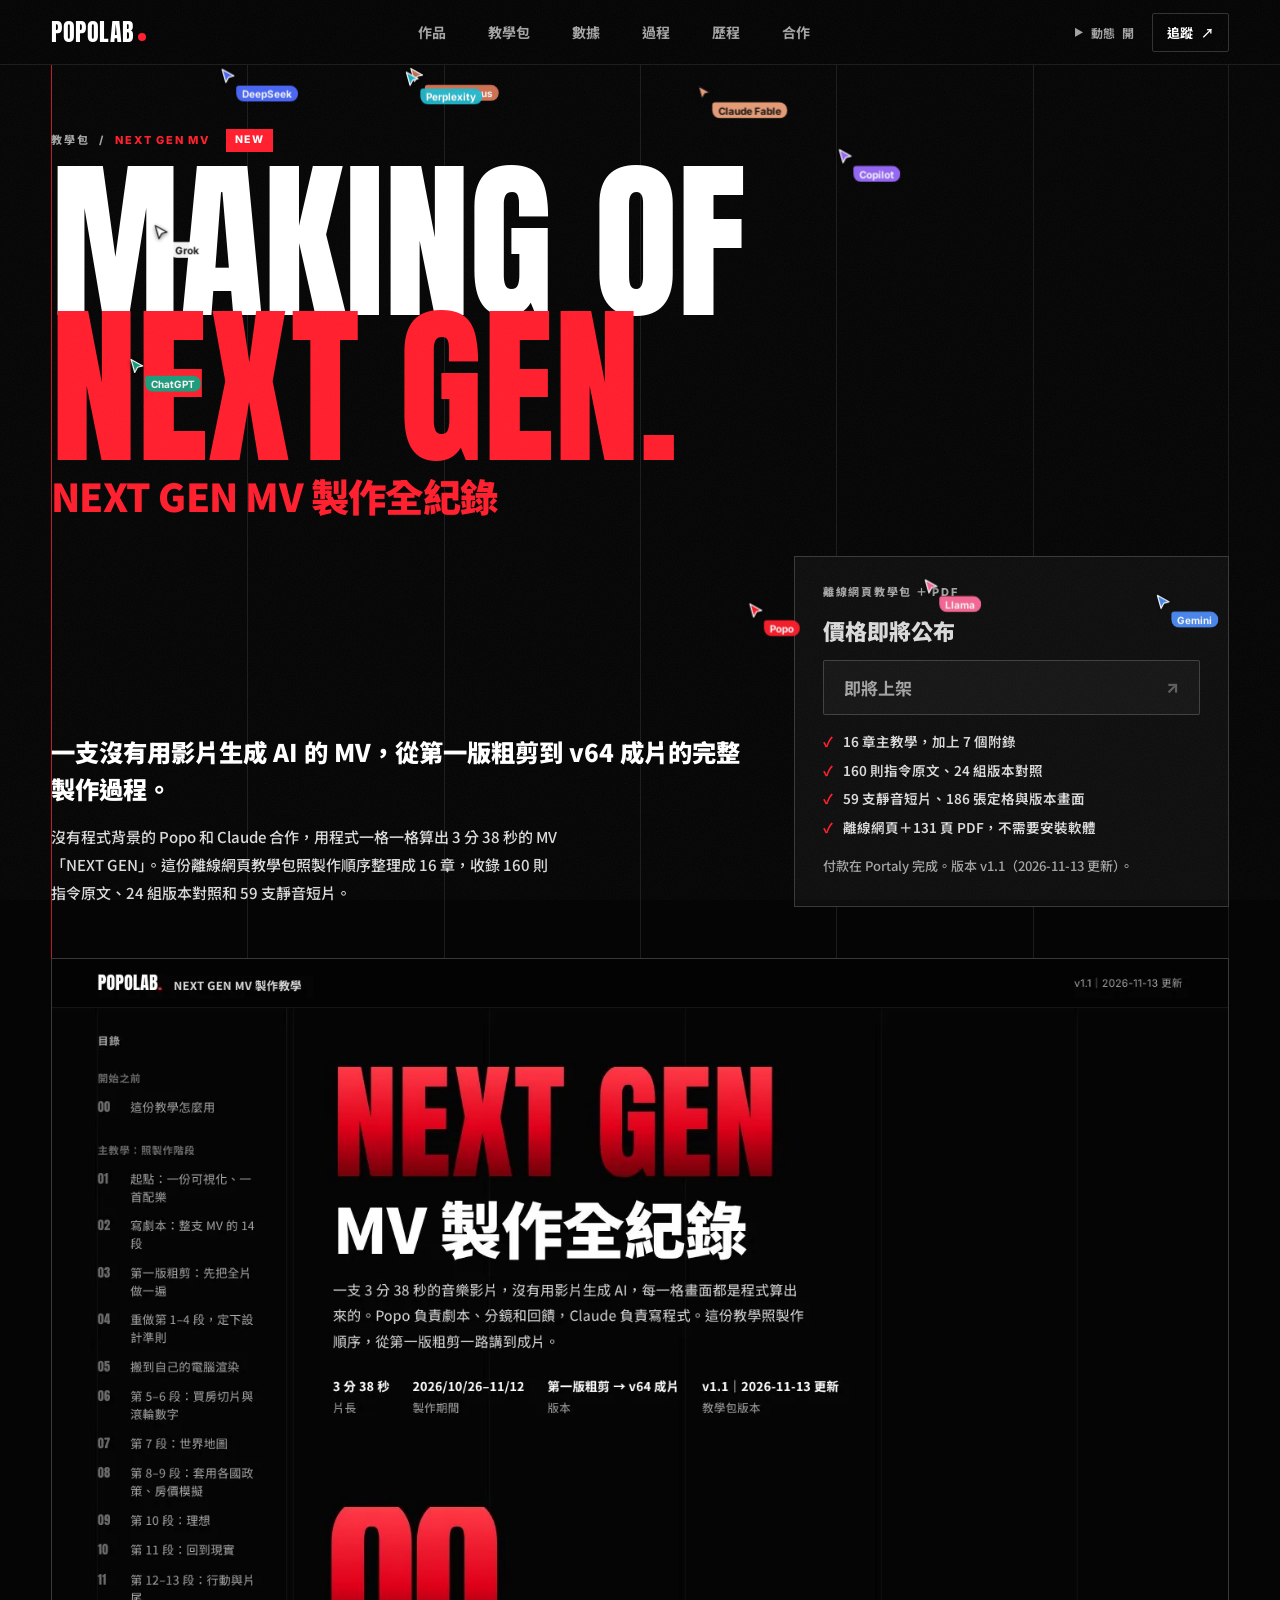
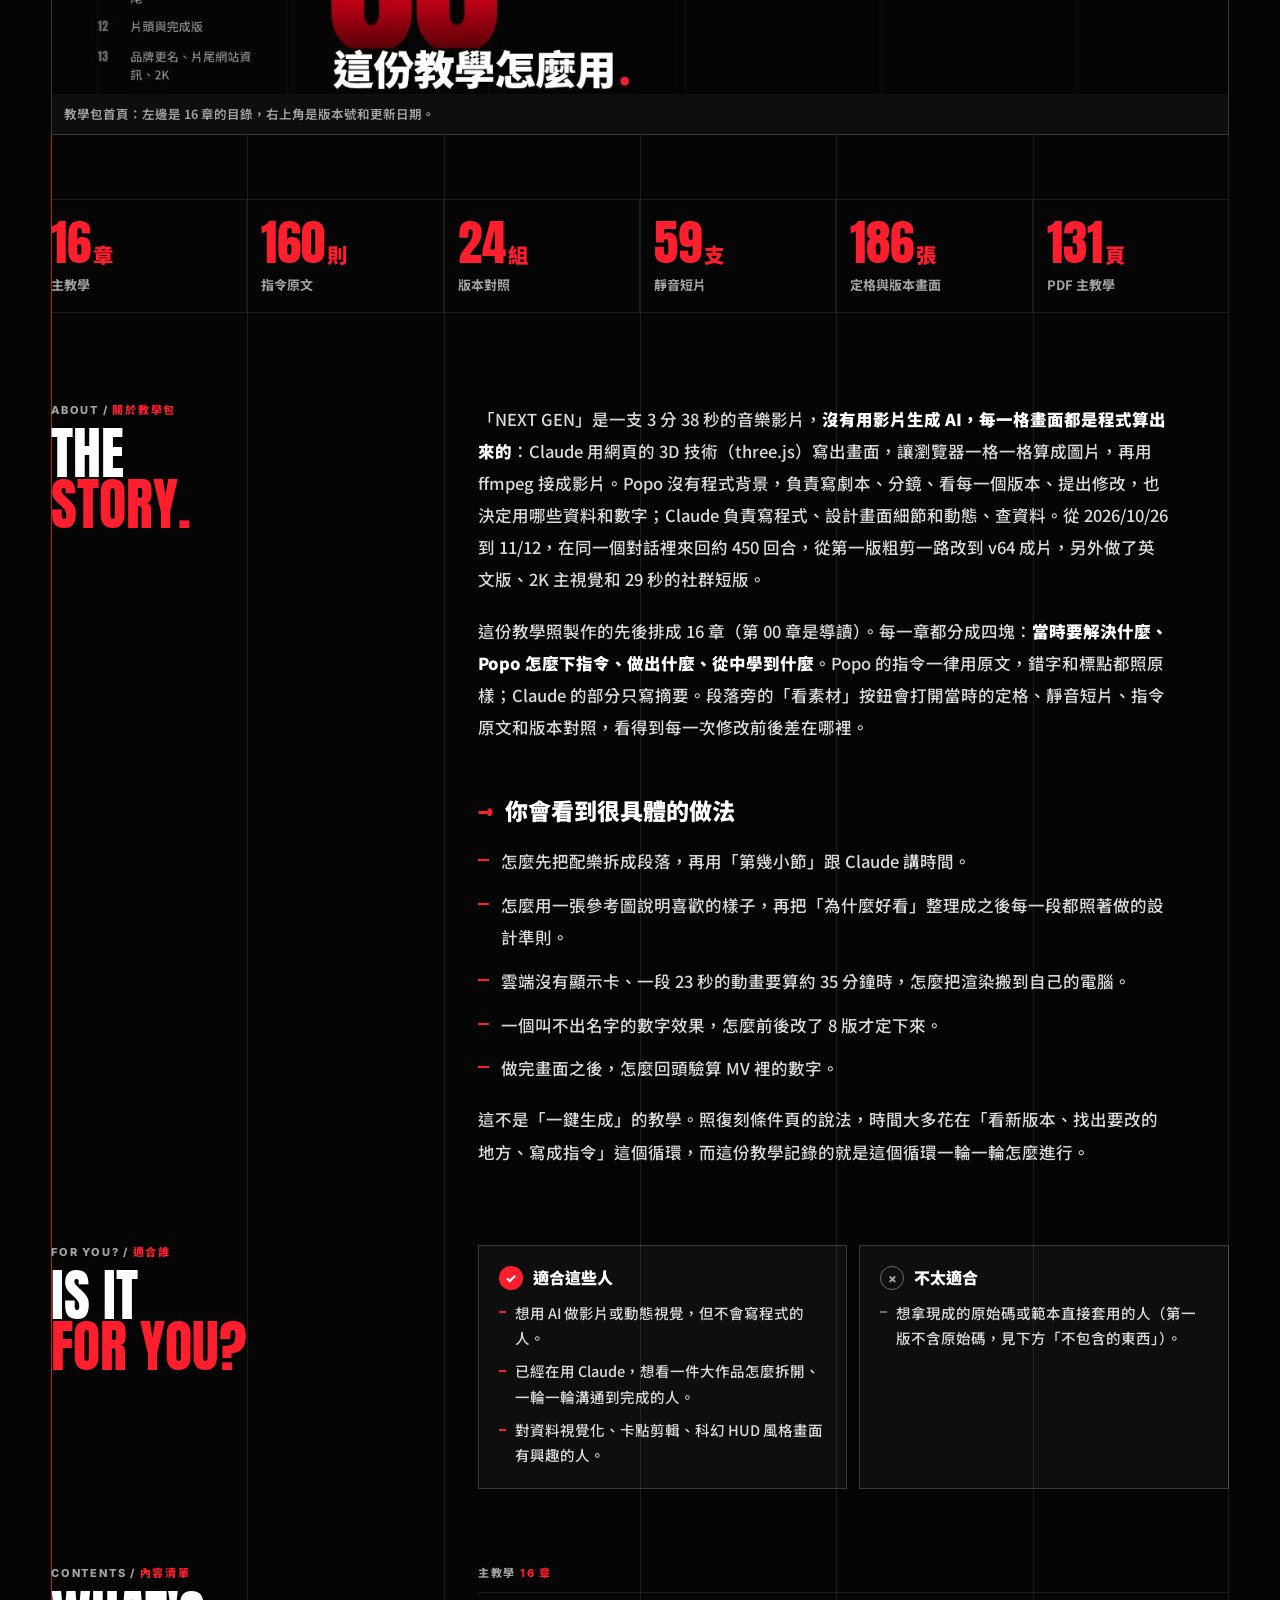
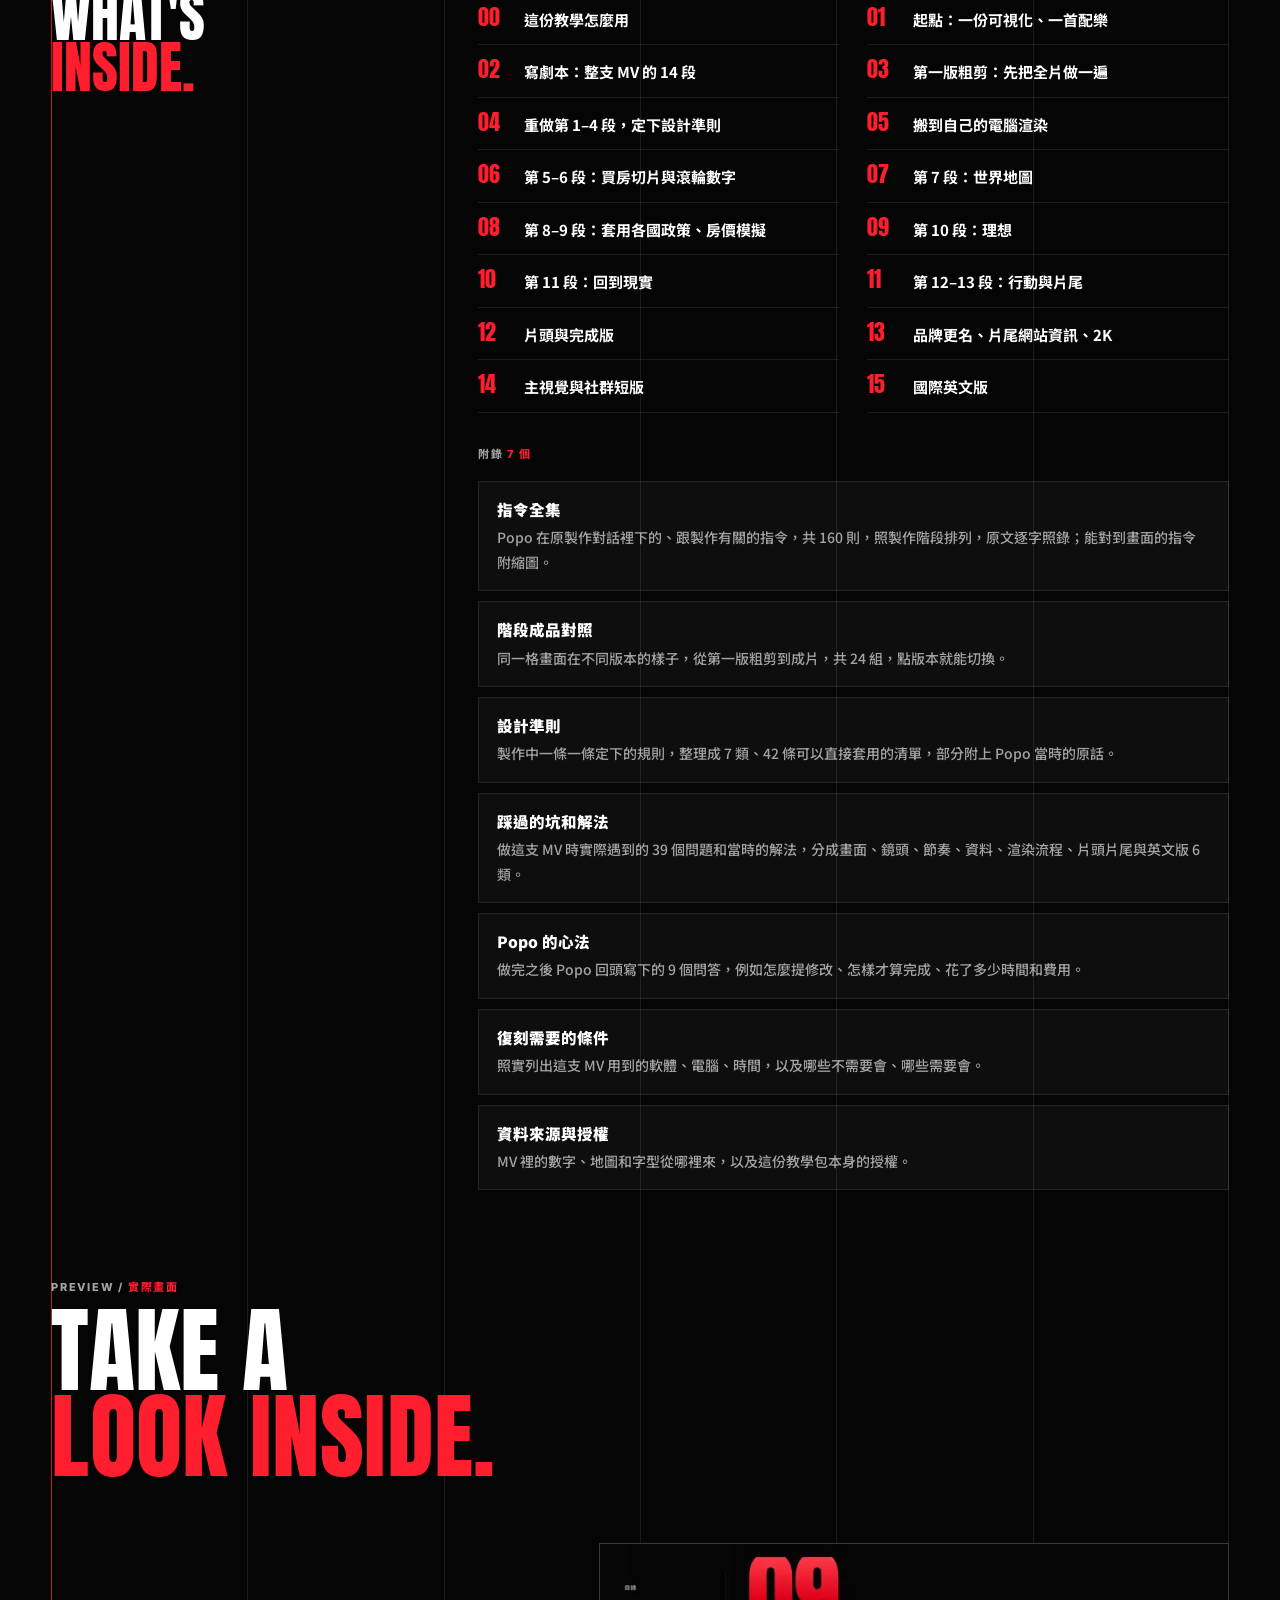
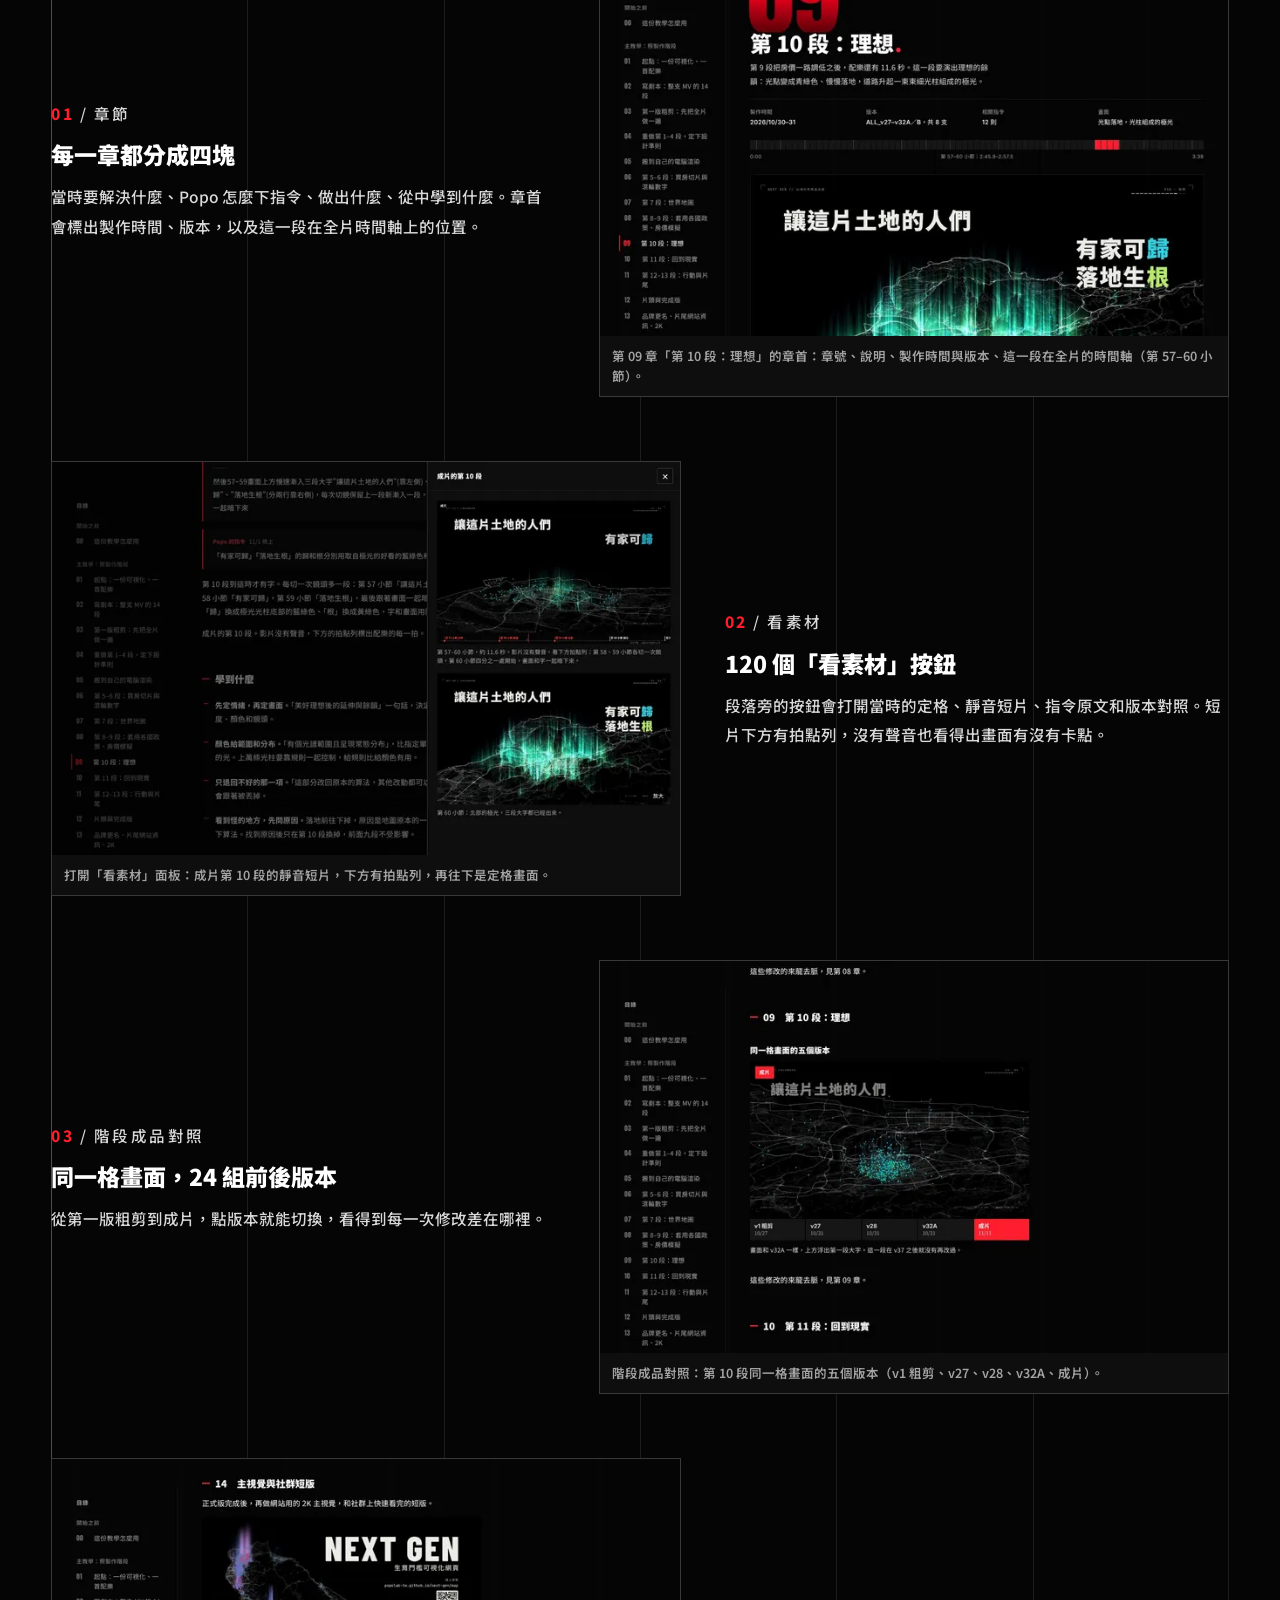
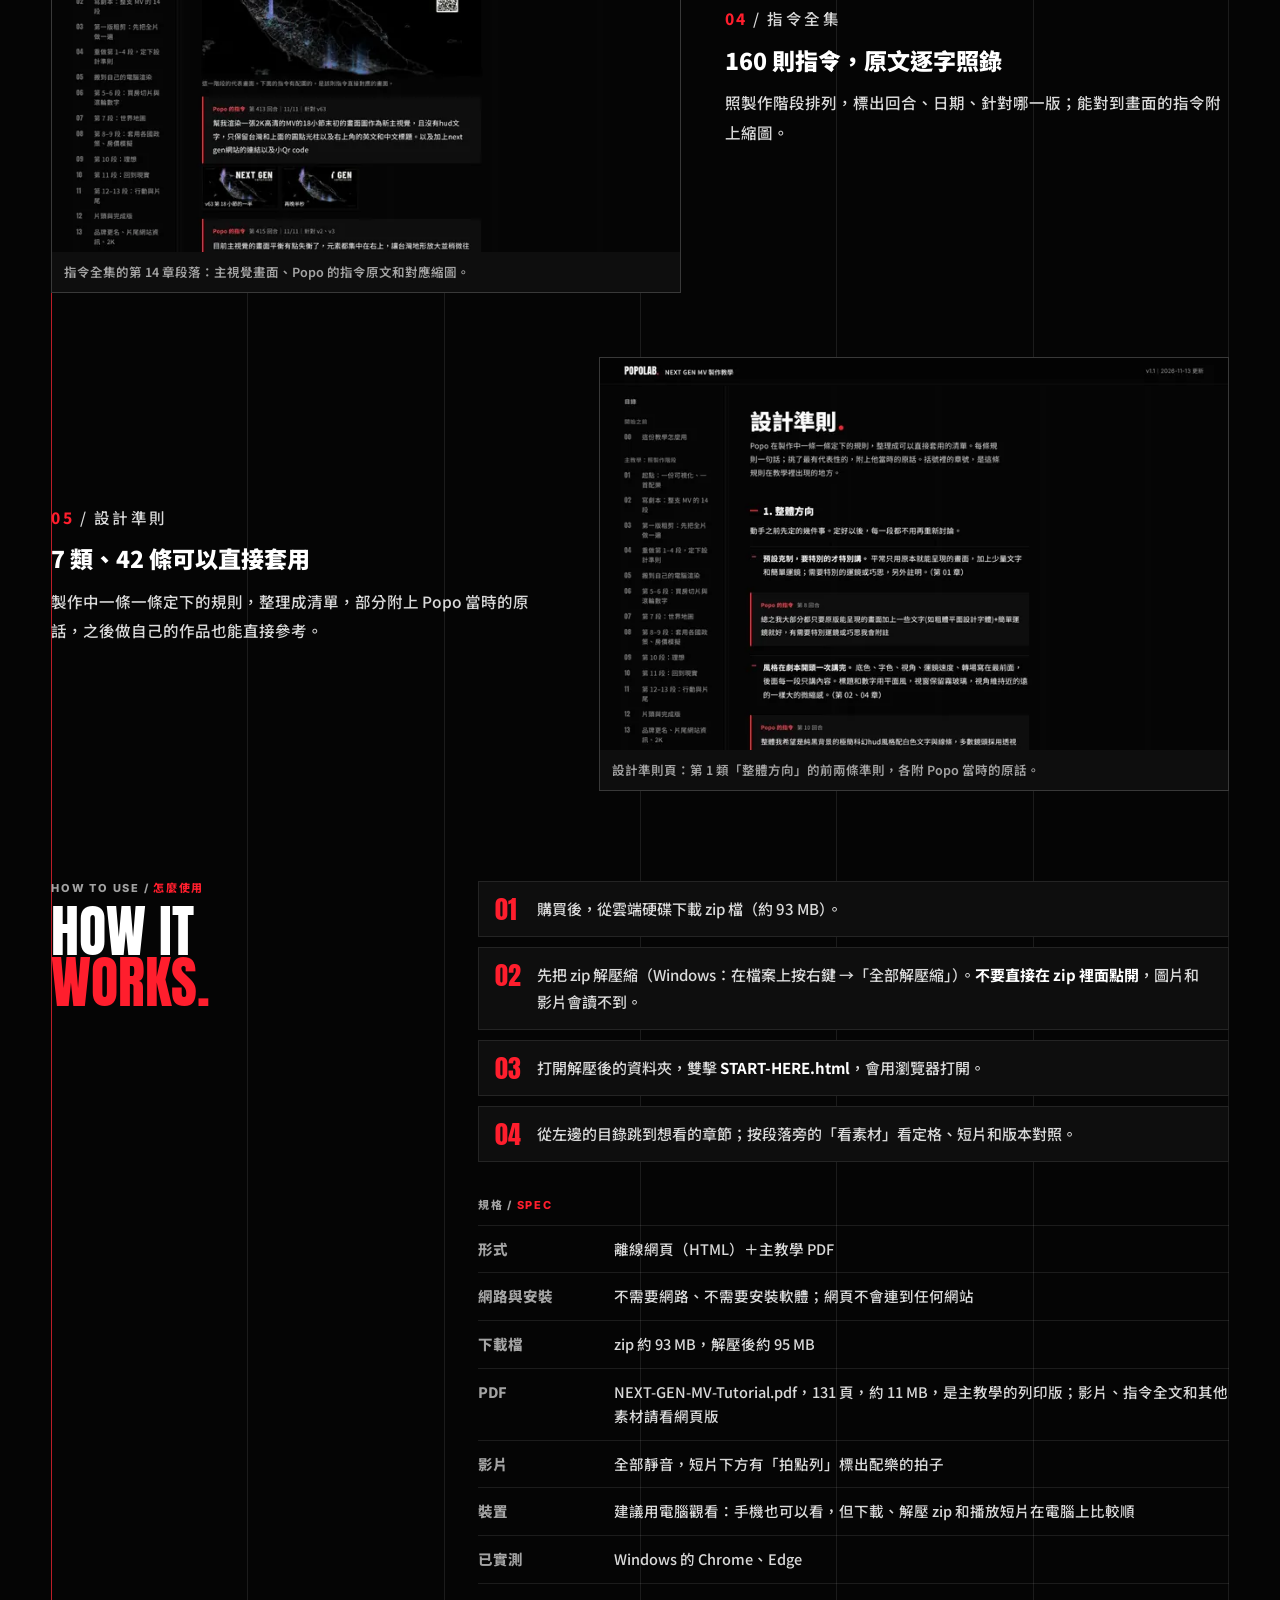
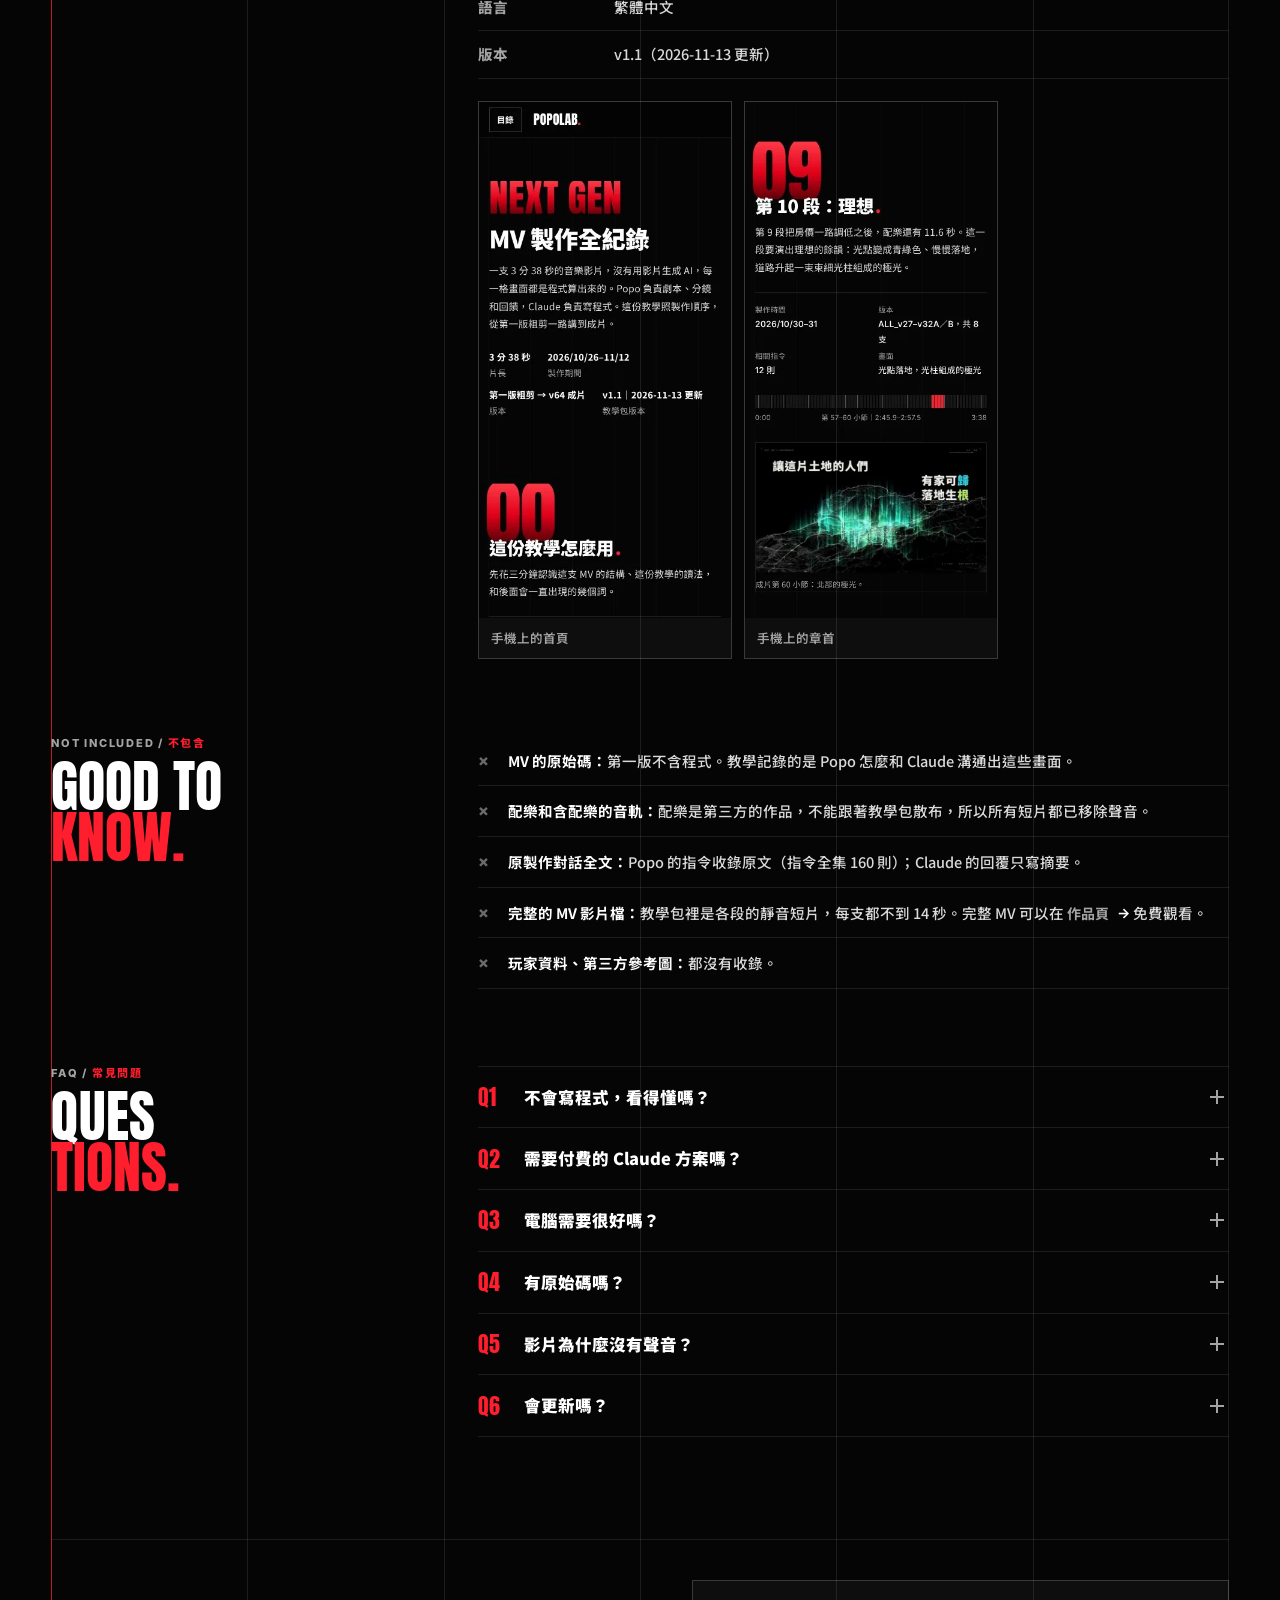
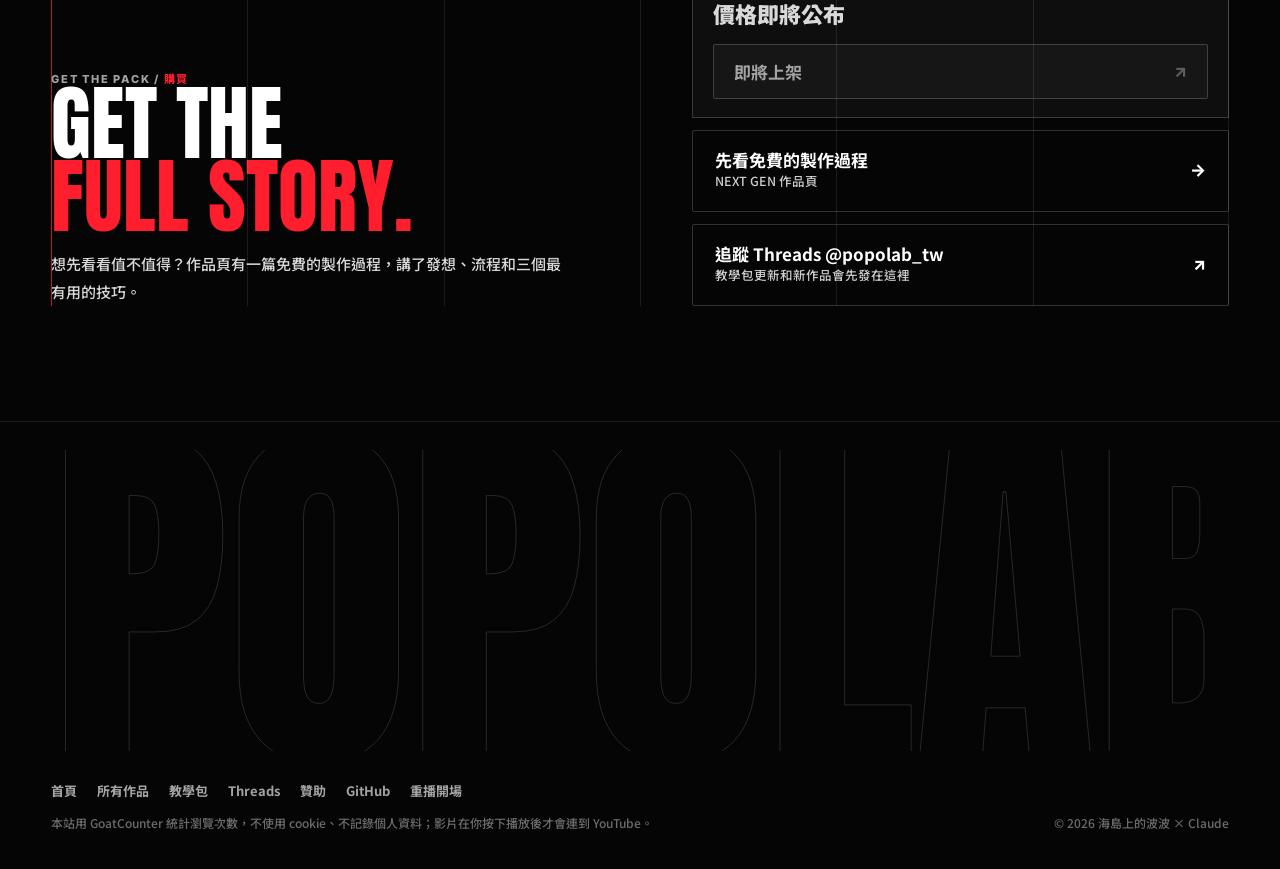
==== packs/next-gen-mv/index.html @ 4d561787 "新增 NEXT GEN MV 製作全紀錄教學包：專屬頁、首頁教學包區、作品頁推廣區塊（購買連結待補） Co-Authored-By: Claude Opus 5.5 <noreply@anthropi" ====
<!doctype html>
<html lang="zh-Hant">
<head>
<meta charset="utf-8">
<meta name="viewport" content="width=device-width, initial-scale=1, viewport-fit=cover">
<title>NEXT GEN MV 製作全紀錄｜教學包｜海島上的波波</title>
<meta name="description" content="沒有程式背景的 Popo 和 Claude 合作，用程式一格一格算出 3 分 38 秒的 MV「NEXT GEN」。這份離線網頁教學包照製作順序整理成 16 章，收錄 160 則指令原文、24 組版本對照和 59 支靜音短片。">
<link rel="canonical" href="https://popolab-tw.github.io/packs/next-gen-mv/">
<meta name="theme-color" content="#050505">
<meta property="og:type" content="product">
<meta property="og:site_name" content="海島上的波波 POPOLAB">
<meta property="og:title" content="NEXT GEN MV 製作全紀錄｜教學包｜海島上的波波">
<meta property="og:description" content="沒有程式背景的 Popo 和 Claude 合作，用程式一格一格算出 3 分 38 秒的 MV「NEXT GEN」。這份離線網頁教學包照製作順序整理成 16 章，收錄 160 則指令原文、24 組版本對照和 59 支靜音短片。">
<meta property="og:url" content="https://popolab-tw.github.io/packs/next-gen-mv/">
<meta property="og:image" content="https://popolab-tw.github.io/assets/img/og-pack-next-gen-mv.jpg">
<meta property="og:image:width" content="1200">
<meta property="og:image:height" content="630">
<meta name="twitter:card" content="summary_large_image">
<link rel="icon" href="/favicon.png" type="image/png">
<link rel="apple-touch-icon" href="/apple-touch-icon.png">
<link rel="preconnect" href="https://fonts.googleapis.com">
<link rel="preconnect" href="https://fonts.gstatic.com" crossorigin>
<link rel="stylesheet" href="https://fonts.googleapis.com/css2?family=Anton&family=Caveat:wght@600&family=Inter:wght@500;700;800&family=Noto+Sans+TC:wght@500;700;900&display=swap">
<link rel="stylesheet" href="/assets/css/site.css?v=cbe4bda6">
<script>
(function(){try{var d=document.documentElement,r=matchMedia('(prefers-reduced-motion: reduce)').matches,m=localStorage.getItem('popolab-motion'),i=localStorage.getItem('popolab-intro');if(!r&&m!=='off'&&i!=='off'&&!location.hash){d.classList.add('swarm-pending');setTimeout(function(){if(!window.POPOLAB_SWARM_STARTED)d.classList.remove('swarm-pending')},3500)}}catch(e){}})();
</script>
<script src="/assets/js/site.js?v=3e5c4992" defer></script>
<script src="/assets/js/swarm.js?v=ccde3b0c" defer></script>
<script data-goatcounter="https://popolab.goatcounter.com/count" async src="https://gc.zgo.at/count.js"></script>
</head>
<body>
<div class="grain" aria-hidden="true"></div>
<header class="site-header">
  <div class="bar">
    <a class="logo" href="/" aria-label="POPOLAB 首頁" data-build>POPOLAB<span class="dot"></span></a>
    <nav class="nav" aria-label="主選單" data-build>
      <a href="/#work">作品</a><a href="/#packs">教學包</a><a href="/#numbers">數據</a><a href="/#craft">過程</a><a href="/#journey">歷程</a><a href="/#contact">合作</a>
    </nav>
    <div class="hd-right" data-build>
      <button class="motion-toggle" type="button" aria-pressed="true" title="開關動態效果"><span class="ic">▶</span><span class="tx">動態</span><span class="st">開</span></button>
      <a class="hd-cta" href="https://www.threads.com/@popolab_tw" target="_blank" rel="noopener"><span class="tx">追蹤</span> ↗</a>
    </div>
  </div>
</header>

<main class="page">
  <div class="guides" aria-hidden="true"><span></span><span></span><span></span><span></span><span></span><span></span></div>

  <section class="w-hero">
    <div class="crumbs label" data-build><a href="/#packs">教學包</a><span>/</span><b>NEXT GEN MV</b><span class="pk-tag" style="margin-left:6px">New</span></div>
    <h1 class="w-title" data-build="mega">Making of<br><span class="r">Next Gen.</span></h1>
    <p class="w-sub" data-build="type">NEXT GEN MV 製作全紀錄</p>
    <div class="pk-hero">
      <div>
        <p class="w-hook" data-build>一支沒有用影片生成 AI 的 MV，從第一版粗剪到 v64 成片的完整製作過程。</p>
        <p class="lede" style="margin-top:16px" data-build>沒有程式背景的 Popo 和 Claude 合作，用程式一格一格算出 3 分 38 秒的 MV「NEXT GEN」。這份離線網頁教學包照製作順序整理成 16 章，收錄 160 則指令原文、24 組版本對照和 59 支靜音短片。</p>
      </div>
      <div class="buy-box" data-build>
        <span class="label">離線網頁教學包 ＋ PDF</span>
        <p class="price tbd">價格即將公布</p>
        <a class="btn btn-red" aria-disabled="true" role="link" title="教學包即將上架">即將上架 <span class="arr">↗</span></a>
        <ul>
          <li>16 章主教學，加上 7 個附錄</li>
          <li>160 則指令原文、24 組版本對照</li>
          <li>59 支靜音短片、186 張定格與版本畫面</li>
          <li>離線網頁＋131 頁 PDF，不需要安裝軟體</li>
        </ul>
        <p class="bb-note">付款在 Portaly 完成。版本 v1.1（2026-11-13 更新）。</p>
      </div>
    </div>
  </section>

  <section class="w-media" aria-label="教學包首頁預覽" data-build>
    <figure class="shot" style="margin:0"><img src="/assets/packs/next-gen-mv/p01-cover.webp" srcset="/assets/packs/next-gen-mv/p01-cover-720.webp 720w, /assets/packs/next-gen-mv/p01-cover.webp 1440w" sizes="(max-width:820px) 100vw, 92vw" alt="教學包首頁：紅色 NEXT GEN 大字、片長、製作期間、版本，左邊是目錄" width="1440" height="900"><figcaption>教學包首頁：左邊是 16 章的目錄，右上角是版本號和更新日期。</figcaption></figure>
  </section>

  <div class="pk-nums rv-up"><div><b>16<small>章</small></b><span>主教學</span></div><div><b>160<small>則</small></b><span>指令原文</span></div><div><b>24<small>組</small></b><span>版本對照</span></div><div><b>59<small>支</small></b><span>靜音短片</span></div><div><b>186<small>張</small></b><span>定格與版本畫面</span></div><div><b>131<small>頁</small></b><span>PDF 主教學</span></div></div>

  <section class="w-body">
    <div class="w-aside rv-up"><div class="sticky"><p class="label">About / <b>關於教學包</b></p><h2>The<br><span class="r">story.</span></h2></div></div>
    <div class="prose rv-up">
      <p>「NEXT GEN」是一支 3 分 38 秒的音樂影片，<strong>沒有用影片生成 AI，每一格畫面都是程式算出來的</strong>：Claude 用網頁的 3D 技術（three.js）寫出畫面，讓瀏覽器一格一格算成圖片，再用 ffmpeg 接成影片。Popo 沒有程式背景，負責寫劇本、分鏡、看每一個版本、提出修改，也決定用哪些資料和數字；Claude 負責寫程式、設計畫面細節和動態、查資料。從 2026/10/26 到 11/12，在同一個對話裡來回約 450 回合，從第一版粗剪一路改到 v64 成片，另外做了英文版、2K 主視覺和 29 秒的社群短版。</p>
      <p>這份教學照製作的先後排成 16 章（第 00 章是導讀）。每一章都分成四塊：<strong>當時要解決什麼、Popo 怎麼下指令、做出什麼、從中學到什麼</strong>。Popo 的指令一律用原文，錯字和標點都照原樣；Claude 的部分只寫摘要。段落旁的「看素材」按鈕會打開當時的定格、靜音短片、指令原文和版本對照，看得到每一次修改前後差在哪裡。</p>
      <h3><span class="hn">→</span>你會看到很具體的做法</h3>
      <ul class="dash">
        <li>怎麼先把配樂拆成段落，再用「第幾小節」跟 Claude 講時間。</li>
        <li>怎麼用一張參考圖說明喜歡的樣子，再把「為什麼好看」整理成之後每一段都照著做的設計準則。</li>
        <li>雲端沒有顯示卡、一段 23 秒的動畫要算約 35 分鐘時，怎麼把渲染搬到自己的電腦。</li>
        <li>一個叫不出名字的數字效果，怎麼前後改了 8 版才定下來。</li>
        <li>做完畫面之後，怎麼回頭驗算 MV 裡的數字。</li>
      </ul>
      <p>這不是「一鍵生成」的教學。照復刻條件頁的說法，時間大多花在「看新版本、找出要改的地方、寫成指令」這個循環，而這份教學記錄的就是這個循環一輪一輪怎麼進行。</p>
    </div>
  </section>

  <section class="w-body">
    <div class="w-aside rv-up"><div class="sticky"><p class="label">For you? / <b>適合誰</b></p><h2>Is it<br><span class="r">for you?</span></h2></div></div>
    <div class="fit rv-up">
      <div class="yes"><h4><i>✓</i>適合這些人</h4><ul>
        <li>想用 AI 做影片或動態視覺，但不會寫程式的人。</li>
        <li>已經在用 Claude，想看一件大作品怎麼拆開、一輪一輪溝通到完成的人。</li>
        <li>對資料視覺化、卡點剪輯、科幻 HUD 風格畫面有興趣的人。</li></ul></div>
      <div class="no"><h4><i>×</i>不太適合</h4><ul>
        <li>想拿現成的原始碼或範本直接套用的人（第一版不含原始碼，見下方「不包含的東西」）。</li></ul></div>
    </div>
  </section>

  <section class="w-body" id="contents">
    <div class="w-aside rv-up"><div class="sticky"><p class="label">Contents / <b>內容清單</b></p><h2>What's<br><span class="r">inside.</span></h2></div></div>
    <div class="rv-up">
      <p class="label" style="margin-bottom:12px">主教學 <b>16 章</b></p>
      <ol class="toc"><li><b>00</b><span>這份教學怎麼用</span></li><li><b>01</b><span>起點：一份可視化、一首配樂</span></li><li><b>02</b><span>寫劇本：整支 MV 的 14 段</span></li><li><b>03</b><span>第一版粗剪：先把全片做一遍</span></li><li><b>04</b><span>重做第 1–4 段，定下設計準則</span></li><li><b>05</b><span>搬到自己的電腦渲染</span></li><li><b>06</b><span>第 5–6 段：買房切片與滾輪數字</span></li><li><b>07</b><span>第 7 段：世界地圖</span></li><li><b>08</b><span>第 8–9 段：套用各國政策、房價模擬</span></li><li><b>09</b><span>第 10 段：理想</span></li><li><b>10</b><span>第 11 段：回到現實</span></li><li><b>11</b><span>第 12–13 段：行動與片尾</span></li><li><b>12</b><span>片頭與完成版</span></li><li><b>13</b><span>品牌更名、片尾網站資訊、2K</span></li><li><b>14</b><span>主視覺與社群短版</span></li><li><b>15</b><span>國際英文版</span></li></ol>
      <p class="label" style="margin:34px 0 0">附錄 <b>7 個</b></p>
      <ul class="appx"><li><b>指令全集</b><span>Popo 在原製作對話裡下的、跟製作有關的指令，共 160 則，照製作階段排列，原文逐字照錄；能對到畫面的指令附縮圖。</span></li><li><b>階段成品對照</b><span>同一格畫面在不同版本的樣子，從第一版粗剪到成片，共 24 組，點版本就能切換。</span></li><li><b>設計準則</b><span>製作中一條一條定下的規則，整理成 7 類、42 條可以直接套用的清單，部分附上 Popo 當時的原話。</span></li><li><b>踩過的坑和解法</b><span>做這支 MV 時實際遇到的 39 個問題和當時的解法，分成畫面、鏡頭、節奏、資料、渲染流程、片頭片尾與英文版 6 類。</span></li><li><b>Popo 的心法</b><span>做完之後 Popo 回頭寫下的 9 個問答，例如怎麼提修改、怎樣才算完成、花了多少時間和費用。</span></li><li><b>復刻需要的條件</b><span>照實列出這支 MV 用到的軟體、電腦、時間，以及哪些不需要會、哪些需要會。</span></li><li><b>資料來源與授權</b><span>MV 裡的數字、地圖和字型從哪裡來，以及這份教學包本身的授權。</span></li></ul>
    </div>
  </section>

  <section class="section" aria-label="教學包預覽" style="padding-top:clamp(64px,7vw,110px)">
    <p class="label rv-up">Preview / <b>實際畫面</b></p>
    <h2 class="h-en rv-up">Take a<br><span class="r">look inside.</span></h2>
    <div class="feat rv-up">
      <div class="ft-txt"><p class="label"><b>01</b> / 章節</p><h3>每一章都分成四塊</h3><p>當時要解決什麼、Popo 怎麼下指令、做出什麼、從中學到什麼。章首會標出製作時間、版本，以及這一段在全片時間軸上的位置。</p></div>
      <figure class="shot"><img src="/assets/packs/next-gen-mv/p02-chapter-720.webp" srcset="/assets/packs/next-gen-mv/p02-chapter-720.webp 720w, /assets/packs/next-gen-mv/p02-chapter.webp 1440w" sizes="(max-width:820px) 100vw, 55vw" alt="第 09 章「第 10 段：理想」的章首：章號、說明、製作時間與版本、這一段在全片的時間軸（第 57–60 小節）。" width="1440" height="900" loading="lazy"><figcaption>第 09 章「第 10 段：理想」的章首：章號、說明、製作時間與版本、這一段在全片的時間軸（第 57–60 小節）。</figcaption></figure>
    </div>
    <div class="feat rev rv-up">
      <div class="ft-txt"><p class="label"><b>02</b> / 看素材</p><h3>120 個「看素材」按鈕</h3><p>段落旁的按鈕會打開當時的定格、靜音短片、指令原文和版本對照。短片下方有拍點列，沒有聲音也看得出畫面有沒有卡點。</p></div>
      <figure class="shot"><img src="/assets/packs/next-gen-mv/p03-material-720.webp" srcset="/assets/packs/next-gen-mv/p03-material-720.webp 720w, /assets/packs/next-gen-mv/p03-material.webp 1440w" sizes="(max-width:820px) 100vw, 55vw" alt="打開「看素材」面板：成片第 10 段的靜音短片，下方有拍點列，再往下是定格畫面。" width="1440" height="900" loading="lazy"><figcaption>打開「看素材」面板：成片第 10 段的靜音短片，下方有拍點列，再往下是定格畫面。</figcaption></figure>
    </div>
    <div class="feat rv-up">
      <div class="ft-txt"><p class="label"><b>03</b> / 階段成品對照</p><h3>同一格畫面，24 組前後版本</h3><p>從第一版粗剪到成片，點版本就能切換，看得到每一次修改差在哪裡。</p></div>
      <figure class="shot"><img src="/assets/packs/next-gen-mv/p04-compare-720.webp" srcset="/assets/packs/next-gen-mv/p04-compare-720.webp 720w, /assets/packs/next-gen-mv/p04-compare.webp 1440w" sizes="(max-width:820px) 100vw, 55vw" alt="階段成品對照：第 10 段同一格畫面的五個版本（v1 粗剪、v27、v28、v32A、成片）。" width="1440" height="900" loading="lazy"><figcaption>階段成品對照：第 10 段同一格畫面的五個版本（v1 粗剪、v27、v28、v32A、成片）。</figcaption></figure>
    </div>
    <div class="feat rev rv-up">
      <div class="ft-txt"><p class="label"><b>04</b> / 指令全集</p><h3>160 則指令，原文逐字照錄</h3><p>照製作階段排列，標出回合、日期、針對哪一版；能對到畫面的指令附上縮圖。</p></div>
      <figure class="shot"><img src="/assets/packs/next-gen-mv/p05-prompts-720.webp" srcset="/assets/packs/next-gen-mv/p05-prompts-720.webp 720w, /assets/packs/next-gen-mv/p05-prompts.webp 1440w" sizes="(max-width:820px) 100vw, 55vw" alt="指令全集的第 14 章段落：主視覺畫面、Popo 的指令原文和對應縮圖。" width="1440" height="900" loading="lazy"><figcaption>指令全集的第 14 章段落：主視覺畫面、Popo 的指令原文和對應縮圖。</figcaption></figure>
    </div>
    <div class="feat rv-up">
      <div class="ft-txt"><p class="label"><b>05</b> / 設計準則</p><h3>7 類、42 條可以直接套用</h3><p>製作中一條一條定下的規則，整理成清單，部分附上 Popo 當時的原話，之後做自己的作品也能直接參考。</p></div>
      <figure class="shot"><img src="/assets/packs/next-gen-mv/p06-rules-720.webp" srcset="/assets/packs/next-gen-mv/p06-rules-720.webp 720w, /assets/packs/next-gen-mv/p06-rules.webp 1440w" sizes="(max-width:820px) 100vw, 55vw" alt="設計準則頁：第 1 類「整體方向」的前兩條準則，各附 Popo 當時的原話。" width="1440" height="900" loading="lazy"><figcaption>設計準則頁：第 1 類「整體方向」的前兩條準則，各附 Popo 當時的原話。</figcaption></figure>
    </div>
  </section>

  <section class="w-body">
    <div class="w-aside rv-up"><div class="sticky"><p class="label">How to use / <b>怎麼使用</b></p><h2>How it<br><span class="r">works.</span></h2></div></div>
    <div class="rv-up">
      <ol class="use-steps">
        <li>購買後，從雲端硬碟下載 zip 檔（約 93 MB）。</li>
        <li>先把 zip 解壓縮（Windows：在檔案上按右鍵 →「全部解壓縮」）。<b>不要直接在 zip 裡面點開</b>，圖片和影片會讀不到。</li>
        <li>打開解壓後的資料夾，雙擊 <b>START-HERE.html</b>，會用瀏覽器打開。</li>
        <li>從左邊的目錄跳到想看的章節；按段落旁的「看素材」看定格、短片和版本對照。</li>
      </ol>
      <p class="label" style="margin:36px 0 12px">規格 / <b>Spec</b></p>
      <dl class="spec">
        <dt>形式</dt><dd>離線網頁（HTML）＋主教學 PDF</dd>
        <dt>網路與安裝</dt><dd>不需要網路、不需要安裝軟體；網頁不會連到任何網站</dd>
        <dt>下載檔</dt><dd>zip 約 93 MB，解壓後約 95 MB</dd>
        <dt>PDF</dt><dd>NEXT-GEN-MV-Tutorial.pdf，131 頁，約 11 MB，是主教學的列印版；影片、指令全文和其他素材請看網頁版</dd>
        <dt>影片</dt><dd>全部靜音，短片下方有「拍點列」標出配樂的拍子</dd>
        <dt>裝置</dt><dd>建議用電腦觀看：手機也可以看，但下載、解壓 zip 和播放短片在電腦上比較順</dd>
        <dt>已實測</dt><dd>Windows 的 Chrome、Edge</dd>
        <dt>語言</dt><dd>繁體中文</dd>
        <dt>版本</dt><dd>v1.1（2026-11-13 更新）</dd>
      </dl>
      <div class="phones" style="margin-top:22px">
        <figure class="shot"><img src="/assets/packs/next-gen-mv/p07-mobile-cover.webp" alt="手機上的教學包首頁，目錄收在左上角的按鈕" width="420" height="860" loading="lazy"><figcaption>手機上的首頁</figcaption></figure>
        <figure class="shot"><img src="/assets/packs/next-gen-mv/p08-mobile-chapter.webp" alt="手機上的第 09 章章首" width="420" height="860" loading="lazy"><figcaption>手機上的章首</figcaption></figure>
      </div>
    </div>
  </section>

  <section class="w-body">
    <div class="w-aside rv-up"><div class="sticky"><p class="label">Not included / <b>不包含</b></p><h2>Good to<br><span class="r">know.</span></h2></div></div>
    <ul class="not-incl rv-up">
      <li><span><b>MV 的原始碼：</b>第一版不含程式。教學記錄的是 Popo 怎麼和 Claude 溝通出這些畫面。</span></li>
      <li><span><b>配樂和含配樂的音軌：</b>配樂是第三方的作品，不能跟著教學包散布，所以所有短片都已移除聲音。</span></li>
      <li><span><b>原製作對話全文：</b>Popo 的指令收錄原文（指令全集 160 則）；Claude 的回覆只寫摘要。</span></li>
      <li><span><b>完整的 MV 影片檔：</b>教學包裡是各段的靜音短片，每支都不到 14 秒。完整 MV 可以在 <a class="link" href="/works/next-gen/#watch">作品頁 <b>→</b></a> 免費觀看。</span></li>
      <li><span><b>玩家資料、第三方參考圖：</b>都沒有收錄。</span></li>
    </ul>
  </section>

  <section class="w-body">
    <div class="w-aside rv-up"><div class="sticky"><p class="label">FAQ / <b>常見問題</b></p><h2>Ques<br><span class="r">tions.</span></h2></div></div>
    <div class="faq rv-up"><details><summary><span class="q">Q1</span><span>不會寫程式，看得懂嗎？</span><span class="pm" aria-hidden="true"></span></summary><div class="a"><p>Popo 自己沒有程式背景，這份教學也從他的角度寫：重點是怎麼描述畫面、怎麼看每一個版本、怎麼提修改，不講程式碼。第 00 章先解釋後面常出現的詞，例如小節、卡點、渲染、子代理。復刻條件頁也寫了：不需要會寫程式，但要能照著步驟安裝軟體、找到資料夾。</p></div></details><details><summary><span class="q">Q2</span><span>需要付費的 Claude 方案嗎？</span><span class="pm" aria-hidden="true"></span></summary><div class="a"><p>只是讀這份教學，不需要任何帳號。想照著做一支自己的 MV，復刻條件頁寫的是每月 20 美元的 Claude 付費方案就可以（Popo 自己用的是 Max 5x 方案）。20 美元方案的用量額度比較少，照 Popo 每天 2～3 小時的製作速度，可能會碰到額度上限、要等額度恢復，整體製作時間會拉長一些。其他用到的軟體（Node.js、Playwright、ffmpeg、three.js 等）都是免費的。</p></div></details><details><summary><span class="q">Q3</span><span>電腦需要很好嗎？</span><span class="pm" aria-hidden="true"></span></summary><div class="a"><p>這支 MV 是在 Popo 自己有獨立顯示卡的 Windows 桌機上算的，規格寫在復刻條件頁。沒有獨立顯示卡也能算，只是會慢很多；第 05 章就是在講雲端算太慢，才改成在自己的電腦算。</p></div></details><details><summary><span class="q">Q4</span><span>有原始碼嗎？</span><span class="pm" aria-hidden="true"></span></summary><div class="a"><p>第一版沒有。這份教學包的重點是製作過程：指令原文、各版本的畫面、設計準則，以及踩過的坑和解法。</p></div></details><details><summary><span class="q">Q5</span><span>影片為什麼沒有聲音？</span><span class="pm" aria-hidden="true"></span></summary><div class="a"><p>MV 的配樂是別人的作品，不能跟著教學包散布，所以短片都已移除聲音。為了讓你還是看得出畫面有沒有「卡點」，短片下方有一條拍點列：白色長線是每一小節的開頭，短線是拍子，紅點是特別要卡的重拍，紅色直線是目前播到的位置。</p><img src="/assets/packs/next-gen-mv/p09-beatbar-720.webp" srcset="/assets/packs/next-gen-mv/p09-beatbar-720.webp 720w, /assets/packs/next-gen-mv/p09-beatbar.webp 1280w" sizes="(max-width:820px) 100vw, 46em" alt="成片短片的定格，下方是拍點列（第 69–72 小節）" width="1280" height="784" loading="lazy"></div></details><details><summary><span class="q">Q6</span><span>會更新嗎？</span><span class="pm" aria-hidden="true"></span></summary><div class="a"><p>教學包首頁右上角有版本號和更新日期，目前是 v1.1（2026-11-13 更新）。</p></div></details></div>
  </section>

  <section class="end-cta rv-up" aria-label="購買教學包">
    <div>
      <p class="label">Get the pack / <b>購買</b></p>
      <h2>Get the<br><span class="r">full story.</span></h2>
      <p class="lede" style="margin-top:16px">想先看看值不值得？作品頁有一篇免費的製作過程，講了發想、流程和三個最有用的技巧。</p>
    </div>
    <div class="end-btns">
      <div class="buy-box" style="padding:18px 20px"><p class="price tbd">價格即將公布</p><a class="btn btn-red" aria-disabled="true" role="link" title="教學包即將上架">即將上架 <span class="arr">↗</span></a></div>
      <a class="btn btn-line" href="/works/next-gen/#making"><span>先看免費的製作過程<small>NEXT GEN 作品頁</small></span><span class="arr">→</span></a>
      <a class="btn btn-line" href="https://www.threads.com/@popolab_tw" target="_blank" rel="noopener"><span>追蹤 Threads @popolab_tw<small>教學包更新和新作品會先發在這裡</small></span><span class="arr">↗</span></a>
    </div>
  </section>
</main>

<footer class="site-footer">
  <div class="ft">
    <p class="ft-mega" aria-hidden="true">POPOLAB</p>
    <div>
      <div class="ft-links">
        <a href="/">首頁</a><a href="/#work">所有作品</a><a href="/packs/next-gen-mv/">教學包</a><a href="https://www.threads.com/@popolab_tw" target="_blank" rel="noopener">Threads</a><a href="https://portaly.cc/popolab_tw/support?utm_source=popolab-site&amp;utm_medium=footer" target="_blank" rel="noopener">贊助</a><a href="https://github.com/popolab-tw" target="_blank" rel="noopener">GitHub</a><button type="button" data-replay>重播開場</button>
      </div>
      <p class="ft-copy" style="margin-top:12px">本站用 GoatCounter 統計瀏覽次數，不使用 cookie、不記錄個人資料；影片在你按下播放後才會連到 YouTube。</p>
    </div>
    <p class="ft-copy">© <span data-year>2026</span> 海島上的波波 × Claude</p>
  </div>
</footer>
</body>
</html>
---- assets/css/site.css ----
/* =========================================================
   POPOLAB — 海島上的波波 作品網站
   高對比：純黑底、純白字、單一正紅
   ========================================================= */
:root{
  --bg:#050505;
  --surface:#0e0e0e;
  --surface-2:#161616;
  --line:rgba(255,255,255,.09);
  --line-strong:rgba(255,255,255,.18);
  --ink:#ffffff;
  --ink-2:#d9d9d9;
  --mute:#a3a3a3;
  --dim:#6b6b6b;
  --red:#ff1e2d;
  --red-hi:#ff4452;
  --red-lo:#a5000f;
  --blue:#2f8cff;           /* 游標施工用的選取框藍 */
  --display:"Anton","Impact","Arial Narrow",sans-serif;
  --zh:"Noto Sans TC","PingFang TC","Microsoft JhengHei",system-ui,sans-serif;
  --ui:"Inter","Noto Sans TC","PingFang TC",system-ui,sans-serif;
  --script:"Caveat",cursive;
  --pad:clamp(16px,4vw,56px);
  --maxw:1520px;
  color-scheme:dark;
}
*,*::before,*::after{box-sizing:border-box}
html{-webkit-text-size-adjust:100%;scroll-behavior:smooth;scroll-padding-top:72px;background:var(--bg)}
body{margin:0;background:var(--bg);color:var(--ink);font-family:var(--zh);font-size:16px;line-height:1.7;-webkit-font-smoothing:antialiased;overflow-x:hidden}
img,video,iframe{display:block;max-width:100%}
img{height:auto}
a{color:inherit;text-decoration:none}
button{font:inherit;color:inherit;background:none;border:0;padding:0;cursor:pointer}
p{margin:0}
h1,h2,h3,h4{margin:0;font-weight:900}
ul,ol{margin:0;padding:0;list-style:none}
:focus-visible{outline:2px solid var(--red);outline-offset:3px}
::selection{background:var(--red);color:#fff}

/* 顆粒雜訊：很淡，只在大面積黑上隱約看得到，不把黑色洗灰 */
.grain{position:fixed;inset:0;pointer-events:none;z-index:90;opacity:.035;mix-blend-mode:screen;
  background-image:url("data:image/svg+xml,%3Csvg xmlns='http://www.w3.org/2000/svg' width='180' height='180'%3E%3Cfilter id='n'%3E%3CfeTurbulence type='fractalNoise' baseFrequency='.85' numOctaves='2' stitchTiles='stitch'/%3E%3CfeColorMatrix values='0 0 0 0 1 0 0 0 0 1 0 0 0 0 1 0 0 0 1.4 -.35'/%3E%3C/filter%3E%3Crect width='100%25' height='100%25' filter='url(%23n)'/%3E%3C/svg%3E")}

/* 版面網格：淡淡的直線 + 左側紅線 */
.page{position:relative;max-width:var(--maxw);margin:0 auto;padding:0 var(--pad)}
.guides{position:absolute;inset:0 var(--pad);pointer-events:none;display:grid;grid-template-columns:repeat(6,1fr);z-index:0}
.guides span{border-left:1px solid var(--line)}
.guides span:last-child{border-right:1px solid var(--line)}
.guides::before{content:"";position:absolute;left:0;top:0;bottom:0;width:1px;background:var(--red);opacity:.7}

/* ---------- 共用文字元件 ---------- */
.label{font:800 11px/1.3 var(--ui);letter-spacing:.16em;text-transform:uppercase;color:var(--mute)}
.label b,.label .r{color:var(--red);font-weight:800}
.h-en{font:400 clamp(52px,7.4vw,124px)/.9 var(--display);text-transform:uppercase;letter-spacing:.004em;margin:14px 0 0}
.h-en .r{color:var(--red)}
.h-zh{display:block;font:900 clamp(30px,3.9vw,64px)/1.12 var(--zh);color:var(--red);letter-spacing:-.02em;margin-top:10px}
.h-zh i{font-style:normal;color:var(--ink)}
.lede{font:500 clamp(15px,1.15vw,17px)/1.85 var(--zh);color:var(--ink-2);max-width:34em}
.small{font:500 13px/1.7 var(--zh);color:var(--mute)}
.num{font-family:var(--display);font-weight:400;letter-spacing:.01em}

/* 按鈕 */
.btn{display:inline-flex;align-items:center;gap:12px;padding:13px 20px;border-radius:2px;font:700 15px/1 var(--zh);transition:background .2s,color .2s,border-color .2s,transform .2s}
.btn-red{background:var(--red);color:#fff}
.btn-red:hover{background:var(--red-hi)}
.btn-line{border:1px solid var(--line-strong);color:var(--ink)}
.btn-line:hover{border-color:var(--ink)}
.btn .arr{font-family:var(--ui);font-weight:800;transition:transform .2s}
.btn:hover .arr{transform:translate(2px,-2px)}
.btn .down{transition:transform .2s}
.btn:hover .down{transform:translateY(3px)}
.link{font:700 14px var(--zh);color:var(--mute);display:inline-flex;gap:8px;align-items:center;transition:color .2s}
.link b{color:var(--red);font-family:var(--ui)}
.link:hover{color:var(--ink)}
.dot{display:inline-block;width:7px;height:7px;border-radius:50%;background:var(--red)}

/* ---------- 頁首 ---------- */
.site-header{position:sticky;top:0;z-index:70;background:rgba(5,5,5,.86);backdrop-filter:blur(10px);-webkit-backdrop-filter:blur(10px);border-bottom:1px solid var(--line)}
.site-header .bar{max-width:var(--maxw);margin:0 auto;padding:0 var(--pad);height:64px;display:flex;align-items:center;justify-content:space-between;gap:20px}
.logo{font:400 24px/1 var(--display);letter-spacing:.02em;display:inline-flex;align-items:center;gap:4px}
.logo .dot{width:8px;height:8px;margin-top:9px}
.nav{display:flex;gap:30px;font:700 14px var(--zh);color:var(--mute)}
.nav a{transition:color .2s;display:inline-flex;align-items:center;gap:7px}
.nav a::before{content:"";width:5px;height:5px;border-radius:50%;background:var(--red);opacity:0;transition:opacity .2s}
.nav a:hover,.nav a.on{color:var(--ink)}
.nav a.on::before{opacity:1}
.hd-right{display:flex;align-items:center;gap:14px}
.motion-toggle{font:700 12px var(--zh);color:var(--mute);display:inline-flex;align-items:center;gap:7px;padding:8px 4px}
.motion-toggle:hover{color:var(--ink)}
.motion-toggle .ic{font-family:var(--ui);font-size:10px}
.hd-cta{border:1px solid var(--line-strong);padding:9px 14px;border-radius:2px;font:700 13px var(--zh);display:inline-flex;gap:8px;transition:border-color .2s,background .2s}
.hd-cta:hover{border-color:var(--red);background:var(--red)}

/* ---------- HERO ---------- */
.hero{position:relative;z-index:1;padding-top:clamp(18px,2.4vw,34px);display:grid;grid-template-columns:minmax(0,1fr) minmax(0,1.15fr) minmax(0,1fr);grid-template-rows:auto auto auto;column-gap:clamp(16px,2.4vw,40px)}
.mega{grid-column:1/-1;grid-row:1;margin:0;font:400 29.4vw/.8 var(--display);letter-spacing:-.005em;text-align:center;white-space:nowrap;
  background:linear-gradient(180deg,var(--red-hi) 0%,var(--red) 42%,var(--red-lo) 100%);-webkit-background-clip:text;background-clip:text;color:transparent;user-select:none;pointer-events:none}
@media (min-width:1520px){.mega{font-size:447px}}
.hero-left{grid-column:1;grid-row:2;position:relative;z-index:2;margin-top:clamp(-136px,-7.4vw,-36px)}
.hello{font:600 clamp(30px,2.7vw,42px)/1 var(--script);display:inline-block;transform:rotate(-6deg);transform-origin:left bottom;margin-bottom:8px;color:var(--ink)}
.hero-name{font:900 clamp(38px,3.7vw,60px)/1.05 var(--zh);letter-spacing:-.035em;white-space:nowrap;text-shadow:0 2px 24px rgba(0,0,0,.6)}
.hero-name .r{color:var(--red)}
.hero-role{margin-top:16px;font:900 clamp(15px,1.2vw,18px)/1.45 var(--zh);color:var(--red);letter-spacing:.02em}
.hero-desc{margin-top:14px;font:500 15px/1.85 var(--zh);color:var(--ink-2);max-width:25em}
.hero-cta{display:flex;flex-wrap:wrap;align-items:center;gap:14px 22px;margin-top:24px}
.hero-visual{grid-column:2;grid-row:1/3;align-self:end;justify-self:center;position:relative;z-index:1;width:min(37vw,560px);margin-bottom:-2px;pointer-events:none}
.hero-visual::before{content:"";position:absolute;left:8%;right:8%;top:18%;bottom:0;background:radial-gradient(closest-side,rgba(255,30,45,.38),rgba(255,30,45,0));filter:blur(30px);z-index:-1}
.hero-visual img{width:100%;height:auto;-webkit-mask-image:linear-gradient(to bottom,#000 74%,transparent 99%);mask-image:linear-gradient(to bottom,#000 74%,transparent 99%);filter:drop-shadow(0 24px 40px rgba(0,0,0,.55))}
.hero-right{grid-column:3;grid-row:2;position:relative;z-index:2;justify-self:end;width:min(100%,290px);margin-top:clamp(24px,3vw,48px)}
.tagline{display:flex;gap:14px;align-items:center;font:700 14px/1.5 var(--zh);margin-bottom:22px}
.ast{width:38px;height:38px;flex:none;border-radius:50%;border:1.5px solid var(--red);display:grid;place-items:center}
.ast svg{width:16px;height:16px}
.stat{display:grid;grid-template-columns:128px 1fr;gap:14px;align-items:center;padding:12px 0;border-top:1px solid var(--line)}
.stat .n{font:400 clamp(36px,3vw,48px)/1 var(--display);color:var(--red);white-space:nowrap}
.stat .n small{font:900 .58em/1 var(--zh);margin-left:1px}
.stat .t{font:700 12px/1.5 var(--zh);color:var(--mute)}
.stat .t span{display:block;font:800 10px/1.4 var(--ui);letter-spacing:.14em;color:var(--dim);text-transform:uppercase}
.hero-strip{grid-column:1/-1;grid-row:3;display:flex;justify-content:space-between;align-items:center;gap:16px;margin-top:clamp(28px,3.4vw,56px);padding:18px 0 22px;border-top:1px solid var(--line);position:relative;z-index:2}
.play-link{display:inline-flex;align-items:center;gap:12px;font:700 13px var(--zh)}
.play-ic{width:34px;height:34px;border-radius:50%;border:1.5px solid var(--red);display:grid;place-items:center;flex:none;transition:background .2s}
.play-ic svg{width:10px;height:10px;fill:var(--red);margin-left:2px;transition:fill .2s}
.play-link:hover .play-ic{background:var(--red)}
.play-link:hover .play-ic svg{fill:#fff}
.play-link em{font-style:normal;color:var(--mute);font-weight:500}

/* 傾斜的作品卡（Hero 中間、合作區右側） */
.tilt-card{display:block;position:relative;border:1px solid var(--line-strong);background:var(--surface);padding:10px;transform:perspective(1200px) rotateY(-9deg) rotateX(4deg) rotate(1.5deg);transition:transform .5s cubic-bezier(.2,.7,.2,1),border-color .3s;box-shadow:0 30px 80px -30px rgba(255,30,45,.35)}
.tilt-card:hover{transform:perspective(1200px) rotateY(-3deg) rotateX(1deg) rotate(.5deg);border-color:var(--red)}
.tilt-card .tc-top{display:flex;justify-content:space-between;align-items:center;padding:2px 2px 10px}
.tilt-card img{width:100%;height:auto;aspect-ratio:16/9;object-fit:cover;background:#111}
.tilt-card .tc-play{position:absolute;right:22px;bottom:22px;width:52px;height:52px;border-radius:50%;background:var(--red);display:grid;place-items:center;box-shadow:0 8px 30px rgba(255,30,45,.5)}
.tilt-card .tc-play svg{width:14px;height:14px;fill:#fff;margin-left:3px}
.tilt-card .tc-title{position:absolute;left:24px;bottom:22px;font:400 clamp(26px,2.4vw,40px)/.92 var(--display);text-transform:uppercase;text-shadow:0 2px 20px #000}
.tilt-card .tc-title .r{color:var(--red)}

/* ---------- 段落 ---------- */
.section{position:relative;z-index:1;padding:clamp(80px,9vw,150px) 0 0}
.section-head{display:flex;justify-content:space-between;align-items:flex-end;gap:24px;flex-wrap:wrap}
.rule{height:1px;background:var(--line);margin:0}

/* 01 作品 */
.tabs{display:flex;gap:26px;margin-top:34px;border-bottom:1px solid var(--line);overflow-x:auto;scrollbar-width:none}
.tabs::-webkit-scrollbar{display:none}
.tab{position:relative;padding:0 0 14px;font:700 14px var(--zh);color:var(--mute);white-space:nowrap;transition:color .2s}
.tab::after{content:"";position:absolute;left:0;right:0;bottom:-1px;height:2px;background:var(--red);transform:scaleX(0);transform-origin:left;transition:transform .3s}
.tab:hover{color:var(--ink)}
.tab[aria-selected="true"]{color:var(--ink)}
.tab[aria-selected="true"]::after{transform:scaleX(1)}
.tab sup{font:700 10px var(--ui);color:var(--dim);margin-left:3px}
.work-grid{display:grid;grid-template-columns:repeat(3,minmax(0,1fr));gap:clamp(16px,1.8vw,28px);margin-top:28px}
.card{display:block;position:relative}
.card[hidden]{display:none}
.card .thumb{position:relative;overflow:hidden;border:1px solid var(--line);background:var(--surface);aspect-ratio:16/10}
.card .thumb img{width:100%;height:100%;object-fit:cover;transition:transform .6s cubic-bezier(.2,.7,.2,1),filter .4s;filter:saturate(.95)}
.card:hover .thumb img{transform:scale(1.035);filter:saturate(1.1)}
.card .thumb::after{content:"";position:absolute;inset:0;border:1px solid transparent;transition:border-color .3s}
.card:hover .thumb::after{border-color:var(--red)}
.card .tag{position:absolute;left:10px;top:10px;z-index:1;background:rgba(0,0,0,.78);border:1px solid var(--line-strong);padding:4px 8px;font:800 10px/1 var(--ui);letter-spacing:.12em;text-transform:uppercase;color:var(--ink)}
.card .tag.live{background:var(--red);border-color:var(--red)}
.card .meta{display:grid;grid-template-columns:auto 1fr auto;gap:14px;align-items:start;padding:16px 2px 0}
.card .no{font:400 40px/.9 var(--display);color:var(--red)}
.card .ttl{font:900 18px/1.35 var(--zh)}
.card .ttl small{display:block;font:800 10.5px/1.6 var(--ui);letter-spacing:.14em;color:var(--dim);text-transform:uppercase;margin-top:3px}
.card .hook{display:block;margin-top:6px;font:500 13.5px/1.6 var(--zh);color:var(--mute)}
.card .go{font:800 18px/1 var(--ui);color:var(--mute);transition:color .2s,transform .2s;padding-top:2px}
.card:hover .go{color:var(--red);transform:translate(3px,-3px)}
.card-next .thumb{display:grid;place-items:center;background:repeating-linear-gradient(135deg,transparent 0 14px,rgba(255,255,255,.025) 14px 15px),var(--surface)}
.card-next .nx{text-align:center}
.card-next .nx b{display:block;font:400 clamp(44px,4.4vw,72px)/.9 var(--display);color:var(--red)}
.card-next .nx span{display:block;margin-top:10px;font:700 14px var(--zh);color:var(--ink-2)}
.card-wip .thumb img{image-rendering:pixelated;filter:none}
.card-wip:hover .thumb img{filter:saturate(1.15)}
.card .tag.wip{display:inline-flex;align-items:center;gap:6px;background:rgba(0,0,0,.82);border-color:var(--red)}
.card .tag.wip i{width:6px;height:6px;border-radius:50%;background:var(--red);animation:wip-blink 1.2s steps(2,start) infinite}
@keyframes wip-blink{to{visibility:hidden}}
.wip-title{position:absolute;right:14px;bottom:12px;z-index:1;text-align:right;font:400 clamp(30px,2.8vw,46px)/.88 var(--display);text-transform:uppercase;text-shadow:0 3px 0 #000,0 0 24px rgba(0,0,0,.8)}
.wip-title .r{color:var(--red)}
.grid-note{margin-top:22px;font:500 13px var(--zh);color:var(--dim)}

/* 工具列 */
.tools{display:flex;align-items:center;gap:clamp(18px,3vw,48px);flex-wrap:wrap;margin-top:clamp(56px,6vw,90px);padding:22px 0;border-top:1px solid var(--line);border-bottom:1px solid var(--line)}
.tools .label{min-width:9em;line-height:1.6}
.tools ul{display:flex;flex-wrap:wrap;gap:clamp(18px,3.2vw,52px);align-items:center}
.tools li{font:800 clamp(17px,1.5vw,22px)/1 var(--ui);letter-spacing:-.01em;color:var(--dim);transition:color .2s}
.tools li:hover{color:var(--ink)}

/* 數據 */
.numbers{display:grid;grid-template-columns:minmax(0,1fr) minmax(0,1.25fr);gap:clamp(32px,5vw,90px);align-items:start}
.big-stat{margin-top:40px;display:flex;align-items:center;gap:clamp(8px,1vw,18px)}
.big-stat svg{width:clamp(40px,4.4vw,70px);height:auto;flex:none;fill:var(--red);color:var(--red)}
.big-stat svg.flip{transform:scaleX(-1)}
.big-stat .n{font:400 clamp(110px,12vw,200px)/.85 var(--display);color:var(--ink);white-space:nowrap}
.big-stat .n small{font:900 .42em/1 var(--zh);color:var(--red);margin-left:4px}
.big-cap{margin-top:16px;font:900 15px/1.5 var(--zh);color:var(--red);letter-spacing:.06em}
.big-sub{margin-top:8px}
.rows{border-top:1px solid var(--line)}
.row{display:grid;grid-template-columns:2.4em minmax(0,1fr) auto;gap:16px;align-items:center;padding:20px 0;border-bottom:1px solid var(--line)}
.row .i{font:800 11px var(--ui);color:var(--dim);letter-spacing:.1em}
.row .rt{font:900 17px/1.4 var(--zh)}
.row .rt small{display:block;font:500 13px/1.6 var(--zh);color:var(--mute);margin-top:4px}
.row .rv{font:400 clamp(34px,3.2vw,52px)/1 var(--display);color:var(--red);text-align:right;white-space:nowrap}
.row .rv small{font:900 .5em var(--zh)}
.foot-note{margin-top:16px;font:500 12px/1.7 var(--zh);color:var(--dim)}

/* 拖曳對比 */
.under{display:grid;grid-template-columns:minmax(0,.8fr) minmax(0,1.35fr);gap:clamp(28px,4vw,72px);align-items:center}
.ba{position:relative;aspect-ratio:16/10;overflow:hidden;border:1px solid var(--line-strong);background:#0b0b0b;user-select:none;touch-action:pan-y;cursor:ew-resize;--pos:50%}
.ba-after,.ba-before{position:absolute;inset:0}
.ba-after img{width:100%;height:100%;object-fit:cover}
.ba-before{clip-path:inset(0 calc(100% - var(--pos)) 0 0);background:#e9e9e4;color:#1d1d1d;display:flex;flex-direction:column;justify-content:center;padding:clamp(20px,4vw,60px)}
.ba-before .paper{max-width:34em}
.ba-before .q-label{font:800 11px var(--ui);letter-spacing:.16em;color:#8a8a84;text-transform:uppercase}
.ba-before .q{margin-top:12px;font:700 clamp(15px,1.45vw,22px)/1.7 var(--zh);color:#1d1d1d}
.ba-before .q mark{background:none;color:var(--red);font-weight:900}
.ba-before .note{margin-top:14px;font:600 26px/1 var(--script);color:#7b7b74;transform:rotate(-3deg);display:inline-block}
.ba-before::before{content:"";position:absolute;inset:0;background-image:linear-gradient(rgba(0,0,0,.05) 1px,transparent 1px),linear-gradient(90deg,rgba(0,0,0,.05) 1px,transparent 1px);background-size:28px 28px;pointer-events:none}
.ba-handle{position:absolute;top:0;bottom:0;left:var(--pos);width:2px;margin-left:-1px;background:var(--red);pointer-events:none}
.ba-handle::after{content:"";position:absolute;top:50%;left:50%;width:44px;height:44px;margin:-22px 0 0 -22px;border-radius:50%;background:var(--red);box-shadow:0 6px 24px rgba(255,30,45,.55);
  background-image:url("data:image/svg+xml,%3Csvg xmlns='http://www.w3.org/2000/svg' viewBox='0 0 24 24' fill='none' stroke='white' stroke-width='2.4' stroke-linecap='round' stroke-linejoin='round'%3E%3Cpath d='M9 6l-5 6 5 6M15 6l5 6-5 6'/%3E%3C/svg%3E");background-size:22px;background-repeat:no-repeat;background-position:center}
.ba-tag{position:absolute;top:12px;z-index:2;font:800 10px/1 var(--ui);letter-spacing:.14em;text-transform:uppercase;padding:5px 8px;background:rgba(0,0,0,.8);color:#fff;pointer-events:none}
.ba-tag.l{left:12px}.ba-tag.rr{right:12px;background:var(--red)}
.ba input{position:absolute;inset:0;width:100%;height:100%;opacity:0;cursor:ew-resize;margin:0}
.ba-cap{display:flex;justify-content:space-between;margin-top:12px}

/* 02 過程 */
.craft-top{display:grid;grid-template-columns:minmax(0,1.3fr) minmax(0,1fr);gap:clamp(28px,4vw,72px);align-items:end}
.craft{display:grid;grid-template-columns:minmax(0,1fr) minmax(0,1.15fr) minmax(0,.85fr);gap:clamp(20px,3vw,48px);margin-top:clamp(40px,5vw,72px);padding-top:32px;border-top:1px solid var(--line)}
.col-title{font:900 16px/1.4 var(--zh);margin:10px 0 18px}
.chips{display:flex;flex-wrap:wrap;gap:8px}
.chip{border:1px solid var(--line-strong);padding:7px 11px;font:700 13px/1 var(--zh);color:var(--ink-2);border-radius:2px}
.chip.en{font-family:var(--ui);font-weight:800;font-size:12px;letter-spacing:.02em}
.steps{position:relative}
.steps::before{content:"";position:absolute;left:5px;top:10px;bottom:10px;width:1px;background:var(--red);opacity:.5}
.step{position:relative;display:grid;grid-template-columns:22px 2.6em minmax(0,1fr);gap:8px;padding:0 0 22px}
.step::before{content:"";width:11px;height:11px;border-radius:50%;border:1.5px solid var(--red);background:var(--bg);margin-top:7px;position:relative;z-index:1}
.step .sn{font:400 24px/1.1 var(--display);color:var(--red)}
.step b{display:block;font:900 15.5px/1.5 var(--zh)}
.step span{display:block;font:500 13.5px/1.7 var(--zh);color:var(--mute);margin-top:2px}
.quote-card{background:var(--red);color:#fff;padding:clamp(24px,2.4vw,36px);min-height:100%;display:flex;flex-direction:column;justify-content:space-between;gap:28px;position:relative;overflow:hidden}
.quote-card .qm{font:400 64px/.6 var(--display);opacity:.55}
.quote-card blockquote{margin:0;font:900 clamp(20px,1.8vw,28px)/1.45 var(--zh);letter-spacing:-.01em}
.quote-card .sig{font:600 34px/1 var(--script);transform:rotate(-6deg);display:inline-block}
.quote-card .who{font:800 10px var(--ui);letter-spacing:.16em;text-transform:uppercase;opacity:.8;margin-top:6px}

/* 03 歷程 */
.journey{display:grid;grid-template-columns:minmax(0,1.4fr) minmax(0,.8fr);gap:clamp(32px,5vw,90px);margin-top:clamp(36px,4vw,60px)}
.tl details{border-top:1px solid var(--line)}
.tl details:last-child{border-bottom:1px solid var(--line)}
.tl summary{list-style:none;display:grid;grid-template-columns:7.2em minmax(0,1fr) 24px;gap:16px;align-items:center;padding:20px 0;cursor:pointer}
.tl summary::-webkit-details-marker{display:none}
.tl .when{font:800 12px var(--ui);letter-spacing:.1em;color:var(--mute)}
.tl .when.now{color:var(--red)}
.tl .what{font:900 clamp(17px,1.5vw,21px)/1.35 var(--zh)}
.tl .what small{display:block;font:500 13px/1.6 var(--zh);color:var(--mute);margin-top:3px}
.tl .pm{width:24px;height:24px;position:relative;color:var(--mute)}
.tl .pm::before,.tl .pm::after{content:"";position:absolute;left:5px;right:5px;top:11px;height:2px;background:currentColor;transition:transform .3s}
.tl .pm::after{transform:rotate(90deg)}
.tl details[open] .pm{color:var(--red)}
.tl details[open] .pm::after{transform:rotate(0)}
.tl .body{padding:0 0 22px 0;margin-left:calc(7.2em + 16px);font:500 14.5px/1.85 var(--zh);color:var(--ink-2);max-width:40em}
.tl .body a{color:var(--red);font-weight:700}
.wins h3{font:400 clamp(44px,4.6vw,76px)/.9 var(--display);text-transform:uppercase;margin-top:12px}
.wins h3 .r{color:var(--red)}
.wins ol{margin-top:22px;border-top:1px solid var(--line)}
.wins li a{display:grid;grid-template-columns:2.2em minmax(0,1fr) auto;gap:12px;padding:15px 0;border-bottom:1px solid var(--line);align-items:center}
.wins .wi{font:800 11px var(--ui);color:var(--red)}
.wins .wt{font:800 15px/1.45 var(--zh)}
.wins .wt small{display:block;font:500 12.5px var(--zh);color:var(--mute)}
.wins .wa{font:800 15px var(--ui);color:var(--mute);transition:color .2s,transform .2s}
.wins a:hover .wa{color:var(--red);transform:translate(2px,-2px)}

/* 04 合作 */
.contact{display:grid;grid-template-columns:minmax(0,1fr) minmax(0,1fr) minmax(0,1fr);gap:clamp(28px,3.4vw,64px);align-items:center}
.contact .h-en{font-size:clamp(52px,5.4vw,96px)}
.circle-cta{display:inline-flex;align-items:center;gap:14px;margin-top:28px;font:800 13px var(--ui);letter-spacing:.1em;color:var(--red);text-transform:uppercase}
.circle-cta .c{width:56px;height:56px;border-radius:50%;border:1.5px solid var(--red);display:grid;place-items:center;transition:background .25s}
.circle-cta .c svg{width:18px;height:18px;stroke:var(--red);transition:stroke .25s,transform .25s}
.circle-cta:hover .c{background:var(--red)}
.circle-cta:hover .c svg{stroke:#fff;transform:rotate(45deg)}
.contact-list{border-top:1px solid var(--line)}
.ci{display:grid;grid-template-columns:42px minmax(0,1fr) auto;gap:14px;align-items:center;padding:16px 0;border-bottom:1px solid var(--line);width:100%;text-align:left}
.ci .ico{width:36px;height:36px;border-radius:50%;border:1.5px solid var(--red);display:grid;place-items:center}
.ci .ico svg{width:16px;height:16px;stroke:var(--red);fill:none;stroke-width:1.8;stroke-linecap:round;stroke-linejoin:round}
.ci .ct{font:800 16px/1.4 var(--zh);word-break:break-all}
.ci .ct small{display:block;font:800 10px/1.5 var(--ui);letter-spacing:.14em;color:var(--dim);text-transform:uppercase}
.ci .ca{font:800 15px var(--ui);color:var(--mute);transition:color .2s,transform .2s}
.ci:hover .ca{color:var(--red);transform:translate(2px,-2px)}

/* 贊助橫幅 */
.support{margin-top:clamp(64px,7vw,110px);display:grid;grid-template-columns:auto minmax(0,1fr) auto;gap:clamp(20px,3vw,48px);align-items:center;padding:clamp(24px,3vw,40px);border:1px solid var(--line-strong);background:linear-gradient(90deg,rgba(255,30,45,.12),transparent 55%)}
.support .sp-big{font:400 clamp(40px,4.2vw,68px)/.9 var(--display);text-transform:uppercase}
.support .sp-big .r{color:var(--red)}
.support p{font:500 15px/1.8 var(--zh);color:var(--ink-2);max-width:34em}

/* 頁尾 */
.site-footer{position:relative;z-index:1;margin-top:clamp(80px,9vw,140px);border-top:1px solid var(--line)}
.site-footer .ft{max-width:var(--maxw);margin:0 auto;padding:28px var(--pad) 36px;display:grid;grid-template-columns:1fr auto;gap:12px 24px;align-items:end}
.ft-mega{grid-column:1/-1;font:400 min(29.4vw,447px)/.8 var(--display);text-align:center;color:transparent;-webkit-text-stroke:1px rgba(255,255,255,.14);letter-spacing:-.005em;user-select:none;margin-bottom:18px;white-space:nowrap;overflow:hidden}
.ft-links{display:flex;gap:20px;flex-wrap:wrap;font:700 13px var(--zh);color:var(--mute)}
.ft-links a:hover,.ft-links button:hover{color:var(--ink)}
.ft-copy{font:500 12px/1.8 var(--zh);color:var(--dim)}

/* ---------- 作品頁 ---------- */
.w-hero{position:relative;z-index:1;padding-top:clamp(36px,5vw,72px)}
.crumbs{display:flex;gap:10px;align-items:center;flex-wrap:wrap}
.crumbs a{color:var(--mute)}
.crumbs a:hover{color:var(--ink)}
.w-title{font:400 clamp(72px,13.5vw,220px)/.84 var(--display);text-transform:uppercase;margin:18px 0 0;letter-spacing:-.002em}
.w-title .r{color:var(--red)}
.w-sub{font:900 clamp(24px,3vw,46px)/1.2 var(--zh);color:var(--red);margin-top:12px;letter-spacing:-.02em}
.w-intro{display:grid;grid-template-columns:minmax(0,1.2fr) minmax(0,1fr);gap:clamp(24px,4vw,72px);margin-top:clamp(26px,3vw,44px);align-items:end}
.w-hook{font:900 clamp(20px,1.9vw,28px)/1.5 var(--zh)}
.w-meta{display:grid;grid-template-columns:repeat(2,minmax(0,1fr));border-top:1px solid var(--line)}
.w-meta div{padding:12px 0;border-bottom:1px solid var(--line)}
.w-meta div:nth-child(odd){padding-right:16px}
.w-meta dt{font:800 10px var(--ui);letter-spacing:.16em;color:var(--dim);text-transform:uppercase}
.w-meta dd{margin:4px 0 0;font:700 14.5px/1.5 var(--zh)}
.w-meta{margin:0}
.w-media{margin-top:clamp(32px,4vw,56px);position:relative}
.media-frame{position:relative;border:1px solid var(--line-strong);background:#000;overflow:hidden;aspect-ratio:16/9}
.media-frame img,.media-frame video,.media-frame iframe{width:100%;height:100%;object-fit:cover;border:0}
.media-frame.contain img{object-fit:contain}
.yt-facade{position:absolute;inset:0;display:block;width:100%;height:100%}
.yt-facade img{transition:transform .8s cubic-bezier(.2,.7,.2,1),filter .4s;filter:brightness(.82)}
.yt-facade:hover img{transform:scale(1.02);filter:brightness(.95)}
.big-play{position:absolute;left:50%;top:50%;width:clamp(68px,7vw,104px);height:clamp(68px,7vw,104px);margin:calc(clamp(68px,7vw,104px)/-2) 0 0 calc(clamp(68px,7vw,104px)/-2);border-radius:50%;background:var(--red);display:grid;place-items:center;box-shadow:0 10px 50px rgba(255,30,45,.55);transition:transform .25s}
.big-play svg{width:28%;height:28%;fill:#fff;margin-left:6%}
.yt-facade:hover .big-play,.media-link:hover .big-play{transform:scale(1.07)}
.media-cap{position:absolute;left:16px;bottom:14px;font:800 10.5px var(--ui);letter-spacing:.14em;text-transform:uppercase;background:rgba(0,0,0,.8);padding:6px 9px}
.media-link{display:block;position:relative;height:100%}
.yt-langs{display:inline-flex;margin-top:12px;border:1px solid var(--line-strong);border-radius:2px;overflow:hidden}
.yt-lang{padding:9px 16px;font:700 13px var(--zh);color:var(--mute);transition:background .2s,color .2s}
.yt-lang+.yt-lang{border-left:1px solid var(--line-strong)}
.yt-lang:hover{color:var(--ink)}
.yt-lang[aria-pressed="true"]{background:var(--red);color:#fff}
.w-actions{display:flex;flex-wrap:wrap;gap:12px;margin-top:20px}
.w-stats{display:grid;grid-template-columns:repeat(auto-fit,minmax(170px,1fr));margin-top:clamp(44px,5vw,80px);border-top:1px solid var(--line);border-bottom:1px solid var(--line)}
.w-stat{padding:22px 0 20px;border-right:1px solid var(--line);padding-left:20px}
.w-stat:first-child{padding-left:0}
.w-stat:last-child{border-right:0}
.w-stat .n{font:400 clamp(44px,4.6vw,76px)/.95 var(--display);color:var(--red);white-space:nowrap}
.w-stat .n small{font:900 .45em var(--zh)}
.w-stat .t{font:700 13px/1.5 var(--zh);color:var(--mute);margin-top:6px}
.w-note{margin-top:12px}
.w-body{display:grid;grid-template-columns:minmax(0,1fr) minmax(0,2fr);gap:clamp(24px,4vw,80px);margin-top:clamp(64px,7vw,110px)}
.w-body + .w-body{margin-top:clamp(56px,6vw,96px)}
.w-aside{position:relative}
.w-aside .sticky{position:sticky;top:96px}
.w-aside h2{font:400 clamp(44px,4.4vw,72px)/.9 var(--display);text-transform:uppercase;margin-top:12px}
.w-aside h2 .r{color:var(--red)}
.w-aside .h-zh{font-size:clamp(22px,2vw,30px)}
.prose{font:500 16.5px/1.95 var(--zh);color:var(--ink-2);max-width:42em}
.prose > * + *{margin-top:1.15em}
.prose h3{font:900 clamp(21px,1.8vw,26px)/1.4 var(--zh);color:var(--ink);margin-top:2.2em;display:flex;gap:12px;align-items:baseline}
.prose h3 .hn{font:400 .95em/1 var(--display);color:var(--red);flex:none}
.prose strong{color:var(--ink);font-weight:900}
.prose ol.flow{counter-reset:f}
.prose ol.flow li{counter-increment:f;position:relative;padding:14px 0 14px 3.2em;border-top:1px solid var(--line)}
.prose ol.flow li:last-child{border-bottom:1px solid var(--line)}
.prose ol.flow li::before{content:counter(f,decimal-leading-zero);position:absolute;left:0;top:14px;font:400 24px/1.3 var(--display);color:var(--red)}
.prose ul.dash li{position:relative;padding-left:1.4em;margin-top:.7em}
.prose ul.dash li::before{content:"";position:absolute;left:0;top:.85em;width:.7em;height:2px;background:var(--red)}
.tips{display:grid;grid-template-columns:repeat(3,minmax(0,1fr));gap:12px;margin-top:1.4em}
.tip{border:1px solid var(--line-strong);padding:20px;background:var(--surface)}
.tip .tn{font:400 30px/1 var(--display);color:var(--red)}
.tip b{display:block;font:900 16px/1.45 var(--zh);color:var(--ink);margin-top:12px}
.tip p{font:500 14px/1.8 var(--zh);color:var(--mute);margin-top:8px}
.prompt{border-left:3px solid var(--red);background:var(--surface);padding:18px 20px;font:500 15px/1.9 var(--zh);color:var(--ink)}
.prompt .pl{display:block;font:800 10px/1 var(--ui);letter-spacing:.16em;color:var(--red);text-transform:uppercase;margin-bottom:10px}
.prompt + .prompt{margin-top:12px}
.gallery{display:grid;grid-template-columns:repeat(2,minmax(0,1fr));gap:12px;margin-top:clamp(40px,5vw,72px)}
.gallery figure{margin:0;border:1px solid var(--line);background:var(--surface)}
.gallery figure.wide{grid-column:1/-1}
.gallery img{width:100%;height:auto}
.gallery-m{grid-template-columns:repeat(4,minmax(0,1fr));margin-top:12px}
.ba-after picture{display:block;width:100%;height:100%}
.gallery figcaption{padding:10px 12px;font:600 12.5px var(--zh);color:var(--mute)}
.credits{margin-top:clamp(40px,5vw,72px);padding:20px 22px;border:1px solid var(--line);font:500 13px/1.85 var(--zh);color:var(--mute)}
.credits b{color:var(--ink-2)}
.end-cta{margin-top:clamp(72px,8vw,130px);display:grid;grid-template-columns:minmax(0,1.1fr) minmax(0,1fr);gap:clamp(24px,4vw,72px);align-items:end;padding-top:40px;border-top:1px solid var(--line)}
.end-cta h2{font:400 clamp(52px,6.4vw,104px)/.9 var(--display);text-transform:uppercase}
.end-cta h2 .r{color:var(--red)}
.end-btns{display:grid;gap:12px}
.end-btns .btn{justify-content:space-between;padding:20px 22px;font-size:17px}
.end-btns .btn small{display:block;font:500 12.5px/1.5 var(--zh);opacity:.8;margin-top:4px}
.pager{display:grid;grid-template-columns:1fr 1fr;margin-top:clamp(56px,6vw,96px);border-top:1px solid var(--line);border-bottom:1px solid var(--line)}
.pager a{padding:24px 0;display:block}
.pager a + a{text-align:right;border-left:1px solid var(--line);padding-left:20px}
.pager .pt{font:400 clamp(26px,2.6vw,40px)/1 var(--display);text-transform:uppercase;margin-top:8px;transition:color .2s}
.pager a:hover .pt{color:var(--red)}

/* ---------- 教學包 ---------- */
.btn[aria-disabled="true"]{background:var(--surface-2);color:var(--mute);cursor:not-allowed;border:1px solid var(--line-strong)}
.btn[aria-disabled="true"] .arr{opacity:.5}
.price{font:400 clamp(40px,4vw,60px)/1 var(--display);color:var(--ink)}
.price small{font:700 14px var(--zh);color:var(--mute);margin-left:8px}
.price.tbd{font:900 22px/1.3 var(--zh);color:var(--ink-2)}
.pk-tag{display:inline-flex;align-items:center;gap:8px;background:var(--red);color:#fff;font:800 10.5px/1 var(--ui);letter-spacing:.14em;text-transform:uppercase;padding:6px 9px}
/* 首頁商品卡 */
.pack-card{display:grid;grid-template-columns:minmax(0,1.15fr) minmax(0,1fr);gap:0;margin-top:36px;border:1px solid var(--line-strong);background:var(--surface)}
.pack-card .pc-img{position:relative;display:flex;align-items:center;overflow:hidden;border-right:1px solid var(--line);background:#000}
.pack-card .pc-img img{width:100%;height:auto;transition:transform .6s cubic-bezier(.2,.7,.2,1)}
.pack-card:hover .pc-img img{transform:scale(1.025)}
.pack-card .pc-body{padding:clamp(22px,2.6vw,40px);display:flex;flex-direction:column;gap:18px}
.pack-card h3{font:900 clamp(24px,2.3vw,34px)/1.3 var(--zh);letter-spacing:-.02em}
.pack-card h3 span{display:block;font:400 clamp(30px,2.8vw,44px)/.95 var(--display);color:var(--red);letter-spacing:.01em;margin-bottom:6px}
.pc-nums{display:grid;grid-template-columns:repeat(4,minmax(0,1fr));border-top:1px solid var(--line);border-bottom:1px solid var(--line)}
.pc-nums div{padding:12px 0 10px;border-right:1px solid var(--line);text-align:center}
.pc-nums div:last-child{border-right:0}
.pc-nums b{display:block;font:400 clamp(26px,2.2vw,34px)/1 var(--display);color:var(--red)}
.pc-nums span{display:block;font:700 11.5px/1.4 var(--zh);color:var(--mute);margin-top:4px}
.pc-actions{display:flex;flex-wrap:wrap;gap:12px;align-items:center;margin-top:auto}
.pack-more{margin-top:16px}
.pc-actions .price{font-size:30px;margin-left:auto}
.pc-actions .price.tbd{font-size:14px;color:var(--mute)}
/* 專屬頁 */
.pk-hero{display:grid;grid-template-columns:minmax(0,1.35fr) minmax(0,.85fr);gap:clamp(24px,4vw,64px);align-items:end;margin-top:clamp(26px,3vw,44px)}
.buy-box{border:1px solid var(--line-strong);background:var(--surface);padding:clamp(20px,2.2vw,30px);display:grid;gap:16px}
.buy-box .bb-note{font:500 13px/1.75 var(--zh);color:var(--mute)}
.buy-box .btn{justify-content:space-between;padding:18px 20px;font-size:17px}
.buy-box ul{display:grid;gap:7px;font:600 13.5px/1.6 var(--zh);color:var(--ink-2)}
.buy-box li{position:relative;padding-left:20px}
.buy-box li::before{content:"✓";position:absolute;left:0;color:var(--red);font-weight:800}
.pk-nums{display:grid;grid-template-columns:repeat(6,minmax(0,1fr));margin-top:clamp(44px,5vw,80px);border-top:1px solid var(--line);border-bottom:1px solid var(--line)}
.pk-nums div{padding:20px 14px 18px;border-right:1px solid var(--line)}
.pk-nums div:first-child{padding-left:0}
.pk-nums div:last-child{border-right:0}
.pk-nums b{display:block;font:400 clamp(40px,3.8vw,62px)/.95 var(--display);color:var(--red);white-space:nowrap}
.pk-nums b small{font:900 .42em var(--zh);margin-left:2px}
.pk-nums span{display:block;font:700 13px/1.5 var(--zh);color:var(--mute);margin-top:6px}
.fit{display:grid;grid-template-columns:minmax(0,1fr) minmax(0,1fr);gap:12px}
.fit > div{border:1px solid var(--line-strong);padding:20px;background:var(--surface)}
.fit h4{font:900 16px/1.4 var(--zh);margin:0 0 10px;display:flex;gap:10px;align-items:center}
.fit h4 i{font-style:normal;width:24px;height:24px;border-radius:50%;display:grid;place-items:center;font:800 13px var(--ui)}
.fit .yes h4 i{background:var(--red);color:#fff}
.fit .no h4 i{border:1.5px solid var(--dim);color:var(--mute)}
.fit li{position:relative;padding-left:16px;margin-top:8px;font:500 14.5px/1.75 var(--zh);color:var(--ink-2)}
.fit li::before{content:"";position:absolute;left:0;top:.8em;width:7px;height:2px;background:var(--red)}
.fit .no li::before{background:var(--dim)}
.toc{display:grid;grid-template-columns:repeat(2,minmax(0,1fr));column-gap:28px;border-top:1px solid var(--line)}
.toc li{display:grid;grid-template-columns:2.4em minmax(0,1fr);gap:10px;align-items:baseline;padding:13px 0;border-bottom:1px solid var(--line);font:700 15px/1.5 var(--zh)}
.toc li b{font:400 22px/1 var(--display);color:var(--red)}
.appx{display:grid;gap:10px;margin-top:20px}
.appx li{border:1px solid var(--line);padding:16px 18px;background:var(--surface)}
.appx b{display:block;font:900 15.5px/1.5 var(--zh);color:var(--ink)}
.appx span{display:block;font:500 14px/1.75 var(--zh);color:var(--mute);margin-top:4px}
.feat{display:grid;grid-template-columns:minmax(0,1fr) minmax(0,1.25fr);gap:clamp(20px,3.4vw,56px);align-items:center;margin-top:clamp(40px,5vw,72px)}
.feat.rev{grid-template-columns:minmax(0,1.25fr) minmax(0,1fr)}
.feat.rev .ft-txt{order:2}
.feat .ft-txt h3{font:900 clamp(20px,1.8vw,26px)/1.4 var(--zh);margin:10px 0 12px}
.feat .ft-txt p{font:500 15.5px/1.9 var(--zh);color:var(--ink-2)}
.shot{margin:0;border:1px solid var(--line-strong);background:var(--surface)}
.shot img{width:100%;height:auto}
.shot figcaption{padding:10px 12px;font:600 12.5px/1.6 var(--zh);color:var(--mute)}
.phones{display:grid;grid-template-columns:repeat(2,minmax(0,1fr));gap:12px;max-width:520px}
.use-steps{counter-reset:u;display:grid;gap:10px}
.use-steps li{counter-increment:u;position:relative;padding:14px 16px 14px 58px;border:1px solid var(--line);background:var(--surface);font:500 15px/1.75 var(--zh);color:var(--ink-2)}
.use-steps li::before{content:counter(u,decimal-leading-zero);position:absolute;left:16px;top:12px;font:400 26px/1.2 var(--display);color:var(--red)}
.use-steps b{color:var(--ink)}
.spec{display:grid;grid-template-columns:8.5em minmax(0,1fr);border-top:1px solid var(--line);margin:0}
.spec dt,.spec dd{padding:11px 0;border-bottom:1px solid var(--line);margin:0;font:500 14.5px/1.7 var(--zh)}
.spec dt{font-weight:800;color:var(--mute)}
.spec dd{color:var(--ink-2)}
.faq details{border-top:1px solid var(--line)}
.faq details:last-child{border-bottom:1px solid var(--line)}
.faq summary{list-style:none;cursor:pointer;display:grid;grid-template-columns:2.2em minmax(0,1fr) 24px;gap:10px;align-items:center;padding:18px 0;font:900 16.5px/1.5 var(--zh)}
.faq summary::-webkit-details-marker{display:none}
.faq summary .q{font:400 22px/1 var(--display);color:var(--red)}
.faq .pm{width:24px;height:24px;position:relative;color:var(--mute)}
.faq .pm::before,.faq .pm::after{content:"";position:absolute;left:5px;right:5px;top:11px;height:2px;background:currentColor;transition:transform .3s}
.faq .pm::after{transform:rotate(90deg)}
.faq details[open] .pm{color:var(--red)}
.faq details[open] .pm::after{transform:rotate(0)}
.faq .a{padding:0 0 20px calc(2.2em + 10px);font:500 15px/1.9 var(--zh);color:var(--ink-2);max-width:46em}
.faq .a img{margin-top:14px;border:1px solid var(--line-strong)}
.not-incl li{display:grid;grid-template-columns:22px minmax(0,1fr);gap:8px;padding:12px 0;border-bottom:1px solid var(--line);font:500 14.5px/1.75 var(--zh);color:var(--ink-2)}
.not-incl li::before{content:"×";color:var(--dim);font:800 16px/1.6 var(--ui)}
.not-incl b{color:var(--ink)}
/* 作品頁：教學包橫幅與推廣區 */
.pack-strip{display:flex;align-items:center;justify-content:space-between;gap:16px;flex-wrap:wrap;margin-top:22px;padding:14px 16px;border:1px solid var(--red);background:linear-gradient(90deg,rgba(255,30,45,.14),transparent 70%)}
.pack-strip p{font:700 14.5px/1.6 var(--zh)}
.pack-strip p b{color:var(--red)}
.pack-promo{margin-top:clamp(64px,7vw,110px);border:1px solid var(--line-strong);background:var(--surface);display:grid;grid-template-columns:minmax(0,1fr) minmax(0,1fr)}
.pack-promo .pp-img{display:flex;align-items:center;border-right:1px solid var(--line);overflow:hidden;background:#000}
.pack-promo .pp-img img{width:100%;height:auto}
.pack-promo .pp-body{padding:clamp(22px,2.8vw,44px);display:grid;gap:16px;align-content:start}
.pack-promo h2{font:400 clamp(40px,4vw,64px)/.9 var(--display);text-transform:uppercase;margin:0}
.pack-promo h2 .r{color:var(--red)}
.pack-promo .vs{display:grid;grid-template-columns:minmax(0,1fr) minmax(0,1fr);gap:10px}
.pack-promo .vs div{border:1px solid var(--line);padding:14px}
.pack-promo .vs div.paid{border-color:var(--red)}
.pack-promo .vs b{display:block;font:800 11px var(--ui);letter-spacing:.14em;text-transform:uppercase;color:var(--mute);margin-bottom:8px}
.pack-promo .vs .paid b{color:var(--red)}
.pack-promo .vs li{font:500 13.5px/1.7 var(--zh);color:var(--ink-2);margin-top:3px}
@media (max-width:1100px){
  .pk-nums{grid-template-columns:repeat(3,minmax(0,1fr))}
  .pk-nums div:nth-child(3n){border-right:0}
  .pk-nums div:nth-child(4){padding-left:0}
  .pk-nums div:nth-child(-n+3){border-bottom:1px solid var(--line)}
}
@media (max-width:820px){
  .pack-card,.pack-promo,.pk-hero,.feat,.feat.rev,.fit,.toc{grid-template-columns:minmax(0,1fr)}
  .pack-card .pc-img,.pack-promo .pp-img{border-right:0;border-bottom:1px solid var(--line)}
  .feat.rev .ft-txt{order:0}
  .pc-nums{grid-template-columns:repeat(2,minmax(0,1fr))}
  .pc-nums div:nth-child(2){border-right:0}
  .pc-nums div:nth-child(-n+2){border-bottom:1px solid var(--line)}
  .pk-nums{grid-template-columns:repeat(2,minmax(0,1fr))}
  .pk-nums div{padding-left:0;border-right:0;border-bottom:1px solid var(--line)}
  .pk-nums div:nth-child(odd){border-right:1px solid var(--line)}
  .pk-nums div:nth-child(even){padding-left:14px}
  .pack-promo .vs{grid-template-columns:minmax(0,1fr)}
  .spec{grid-template-columns:6.5em minmax(0,1fr)}
  .faq .a{padding-left:0}
}

/* 進場淡入（只在允許動態時） */
.motion-ok .rv-up{opacity:0;transform:translateY(22px);transition:opacity .8s cubic-bezier(.2,.7,.2,1),transform .8s cubic-bezier(.2,.7,.2,1)}
.motion-ok .rv-up.in{opacity:1;transform:none}

/* ---------- RWD ---------- */
@media (max-width:1100px){
  .nav{gap:20px}
  .hero{grid-template-columns:minmax(0,1fr) minmax(0,1fr)}
  .hero-left{grid-column:1;grid-row:2}
  .hero-right{grid-column:2;grid-row:2}
  .hero-visual{grid-column:1/-1;grid-row:2;width:min(58vw,480px);margin-top:-13vw}
  .hero-left{grid-row:3;margin-top:8px}
  .hero-right{grid-row:3}
  .hero-strip{grid-row:4}
  .work-grid{grid-template-columns:repeat(2,minmax(0,1fr))}
  .craft{grid-template-columns:1fr 1fr}
  .craft .quote-card{grid-column:1/-1}
  .contact{grid-template-columns:1fr 1fr}
  .contact .tilt-wrap{grid-column:1/-1;max-width:620px}
  .tips{grid-template-columns:1fr}
}
@media (max-width:820px){
  body{font-size:15px}
  .nav,.motion-toggle .tx{display:none}
  .guides{grid-template-columns:repeat(3,1fr)}
  .guides span:nth-child(n+4){display:none}
  .guides span:nth-child(3){border-right:1px solid var(--line)}
  .hero{grid-template-columns:minmax(0,1fr);padding-top:14px}
  .mega{font-size:27.8vw;margin-top:4px}
  .hero-visual{grid-column:1;grid-row:2;width:70vw;margin-top:-10vw}
  .hero-left{grid-column:1;grid-row:3;margin-top:-10vw}
  .hero-name{white-space:normal}
  .hero-right{grid-column:1;grid-row:4;justify-self:stretch;width:100%;margin-top:36px}
  .stats{display:grid;grid-template-columns:repeat(3,minmax(0,1fr));gap:12px}
  .stat{grid-template-columns:1fr;gap:6px;padding:12px 0 0}
  .stat .n{font-size:clamp(30px,9vw,40px)}
  .hero-strip{grid-row:5;flex-wrap:wrap}
  .hero-strip .mid{display:none}
  .tilt-card{transform:none}
  .tilt-card:hover{transform:none}
  .work-grid{grid-template-columns:minmax(0,1fr);gap:34px}
  .numbers,.under,.craft-top,.journey,.contact,.w-intro,.w-body,.end-cta{grid-template-columns:minmax(0,1fr)}
  .craft{grid-template-columns:minmax(0,1fr)}
  .big-stat .n{font-size:clamp(84px,26vw,130px)}
  .row{grid-template-columns:2em minmax(0,1fr) auto;gap:10px}
  .tl summary{grid-template-columns:5.6em minmax(0,1fr) 22px;gap:10px}
  .tl .body{margin-left:0}
  .support{grid-template-columns:minmax(0,1fr)}
  .w-aside .sticky{position:static}
  .w-stat{padding-left:0;border-right:0;border-bottom:1px solid var(--line)}
  .w-stats{border-bottom:0}
  .gallery{grid-template-columns:minmax(0,1fr)}
  .gallery-m{grid-template-columns:repeat(2,minmax(0,1fr))}
  .ba{aspect-ratio:4/5}
  .ba-before{padding:22px 20px}
  .ba-before .q{font-size:15px}
  .ba-before .note{font-size:22px}
  .ft-mega{font-size:27.8vw}
  .pager a{padding:18px 0}
  .ft-links{gap:14px}
  .site-footer .ft{grid-template-columns:1fr}
}
@media (max-width:380px){
  .hd-cta .tx{display:none}
}
@media (prefers-reduced-motion:reduce){
  html{scroll-behavior:auto}
  *{transition-duration:.01ms!important;animation-duration:.01ms!important}
}

/* ---------- 游標蜂群（自寫輕量版） ---------- */
.swarm-pending [data-build]{visibility:hidden}
.sw-layer{position:fixed;inset:0;z-index:80;pointer-events:none;overflow:hidden}
.sw-ruler{position:absolute;left:0;right:0;top:0;height:18px;background:rgba(10,14,22,.92);border-bottom:1px solid rgba(47,140,255,.6);transform:translateY(-100%);transition:transform .45s cubic-bezier(.2,.7,.2,1);
  background-image:repeating-linear-gradient(90deg,rgba(150,190,255,.55) 0 1px,transparent 1px 10px),repeating-linear-gradient(90deg,rgba(150,190,255,.9) 0 1px,transparent 1px 100px);background-size:100% 5px,100% 9px;background-repeat:no-repeat;background-position:0 100%,0 100%}
.sw-ruler.on{transform:none}
.sw-ruler.v{left:0;right:auto;top:0;bottom:0;width:18px;height:auto;border-bottom:0;border-right:1px solid rgba(47,140,255,.6);transform:translateX(-100%);
  background-image:repeating-linear-gradient(180deg,rgba(150,190,255,.55) 0 1px,transparent 1px 10px),repeating-linear-gradient(180deg,rgba(150,190,255,.9) 0 1px,transparent 1px 100px);background-size:5px 100%,9px 100%;background-position:100% 0,100% 0}
.sw-ruler.v.on{transform:none}
.sw-ruler.v span{top:auto;left:2px;transform:translateY(3px) rotate(-90deg);transform-origin:0 0}
.sw-ruler.gone,.sw-gl.gone{opacity:0;transition:opacity .4s}
.sw-gl{position:absolute;background:#ff1e2d;color:#fff;font:700 9.5px/1 var(--ui);padding:3px 5px;border-radius:2px;white-space:nowrap}
.sw-box.text{background:transparent;border-style:dashed}
.sw-box.text i{display:none}
.sw-box.ghost{border:1px dashed var(--blue);background:rgba(47,140,255,.14)}
.sw-box.ghost i,.sw-box.ghost em{display:none}
.sw-meas{position:absolute;background:#ff1e2d;transition:opacity .4s}
.sw-meas::after{content:attr(data-v);position:absolute;left:50%;top:50%;transform:translate(-50%,-150%);background:#ff1e2d;color:#fff;font:700 9.5px/1 var(--ui);padding:2px 4px;border-radius:2px}
.sw-meas.gone,.sw-pen.gone,.sw-dot.gone{opacity:0}
.sw-pen{position:absolute;height:1.5px;margin-top:-.5px;background:var(--blue);transition:opacity .4s}
.sw-dot{position:absolute;width:7px;height:7px;margin:-3.5px 0 0 -3.5px;background:#fff;border:1.5px solid var(--blue);transition:opacity .4s}
.sw-in{animation:sw-in .35s ease both}
.sw-pop{animation:sw-pop .42s cubic-bezier(.3,1.6,.5,1) both}
@keyframes sw-in{from{opacity:0}to{opacity:1}}
@keyframes sw-pop{from{transform:scale(.2);opacity:0}to{transform:none;opacity:1}}
.sw-ruler span{position:absolute;top:2px;font:600 8px/1 var(--ui);color:rgba(170,200,255,.9);transform:translateX(3px)}
.sw-guide{position:absolute;background:rgba(47,140,255,.55);opacity:0;transition:opacity .4s}
.sw-guide.v{top:0;bottom:0;width:1px}
.sw-guide.h{left:0;right:0;height:1px}
.sw-guide.on{opacity:1}
.sw-guide.red{background:rgba(255,30,45,.75)}
.sw-box{position:absolute;border:1px solid var(--blue);background:rgba(47,140,255,.05);opacity:1;transition:opacity .45s}
.sw-fx .sw-box{transition:opacity .9s}
.sw-box.wire{background:rgba(255,255,255,.06);
  background-image:linear-gradient(to top right,transparent calc(50% - .5px),rgba(255,255,255,.12) 50%,transparent calc(50% + .5px)),linear-gradient(to top left,transparent calc(50% - .5px),rgba(255,255,255,.12) 50%,transparent calc(50% + .5px))}
.sw-box.gone{opacity:0}
.sw-box i{position:absolute;width:7px;height:7px;background:#fff;border:1px solid var(--blue)}
.sw-box i:nth-child(1){left:-4px;top:-4px}.sw-box i:nth-child(2){right:-4px;top:-4px}.sw-box i:nth-child(3){left:-4px;bottom:-4px}.sw-box i:nth-child(4){right:-4px;bottom:-4px}
.sw-box em{position:absolute;left:50%;top:100%;transform:translate(-50%,6px);background:var(--blue);color:#fff;font:700 9.5px/1 var(--ui);font-style:normal;padding:3px 5px;border-radius:2px;white-space:nowrap}
.sw-agent{position:absolute;left:0;top:0;will-change:transform;transition:opacity .5s}
.sw-agent .tool{position:absolute;left:0;top:0;display:block}
.sw-agent .tool svg{display:block;filter:drop-shadow(0 1px 2px rgba(0,0,0,.6))}
.sw-agent.anon{opacity:.9}
.sw-agent b{position:absolute;left:16px;top:18px;font:700 10px/1 var(--ui);color:#fff;padding:3px 6px;border-radius:3px 9px 9px 9px;white-space:nowrap}
.sw-agent.fade{opacity:0}
.sw-hud{position:fixed;left:50%;bottom:max(18px,env(safe-area-inset-bottom));transform:translate(-50%,0);z-index:85;pointer-events:auto;display:flex;align-items:center;gap:12px;padding:8px 8px 8px 14px;border-radius:999px;background:rgba(12,12,14,.92);border:1px solid rgba(255,255,255,.14);box-shadow:0 10px 40px rgba(0,0,0,.6);font:600 12px/1 var(--ui);color:#e8e8e8;white-space:nowrap;transition:opacity .4s,transform .4s}
.sw-hud .dots{display:flex}
.sw-hud .dots i{width:10px;height:10px;border-radius:50%;border:1.5px solid #0c0c0e;margin-left:-3px}
.sw-hud .dots i:first-child{margin-left:0}
.sw-hud .bar{width:72px;height:3px;background:rgba(255,255,255,.15);border-radius:3px;overflow:hidden}
.sw-hud .bar i{display:block;height:100%;width:0;background:var(--blue);transition:width .2s}
.sw-hud button{background:rgba(255,255,255,.1);border-radius:999px;padding:7px 11px;font:700 12px/1 var(--zh);color:#fff}
.sw-hud button:hover{background:var(--red)}
.sw-hud button.go{background:var(--red)}
.sw-hud.out{opacity:0;transform:translate(-50%,16px);pointer-events:none}
.sw-live{position:fixed;inset:0;z-index:75;pointer-events:none;overflow:hidden}
.sw-live .sw-agent .tool svg{width:16px;height:18px}
.sw-live .sw-agent{opacity:.95}
.sw-agent .tool svg{transition:transform .22s ease;transform-origin:3px 2px}
.sw-agent.press .tool svg{transform:scale(.78)}
.sw-fx{position:fixed;inset:0;z-index:74;pointer-events:none;overflow:hidden}
.sw-hl{position:absolute;border-radius:2px;transition:opacity .9s}
.sw-hl.gone,.sw-ripple.gone{opacity:0}
.sw-box.sel{background:transparent;border-width:1.5px}
.sw-ripple{position:absolute;width:10px;height:10px;margin:-5px 0 0 -5px;border:2px solid #fff;border-radius:50%;animation:sw-rip 1.4s ease-out forwards}
@keyframes sw-rip{from{transform:scale(.4);opacity:1}to{transform:scale(4.2);opacity:0}}
.sw-caret{display:inline-block;width:2px;height:.9em;background:var(--blue);vertical-align:-.08em;margin-left:2px}
.sw-hud button.never{background:transparent;color:#bdbdbd;padding-left:4px}
.sw-hud button.never:hover{background:rgba(255,255,255,.1);color:#fff}
/* 游標「點擊」時的模擬 hover */
.card.sw-hover .thumb::after{border-color:var(--red)}
.card.sw-hover .go{color:var(--red);transform:translate(3px,-3px)}
.card.sw-hover .thumb img{transform:scale(1.035)}
.btn-red.sw-hover{background:var(--red-hi)}
.btn-line.sw-hover{border-color:var(--ink)}
.btn.sw-hover .arr{transform:translate(2px,-2px)}
.tab.sw-hover,.link.sw-hover,.motion-toggle.sw-hover{color:var(--ink)}
.hd-cta.sw-hover{border-color:var(--red);background:var(--red)}
.ci.sw-hover .ca,.wins a.sw-hover .wa{color:var(--red);transform:translate(2px,-2px)}
.play-link.sw-hover .play-ic,.circle-cta.sw-hover .c{background:var(--red)}
.chip.sw-hover{border-color:var(--red);color:#fff}
.pager a.sw-hover .pt{color:var(--red)}
@media (max-width:820px){.sw-agent b{font-size:9px;padding:2px 5px;left:13px;top:15px}}
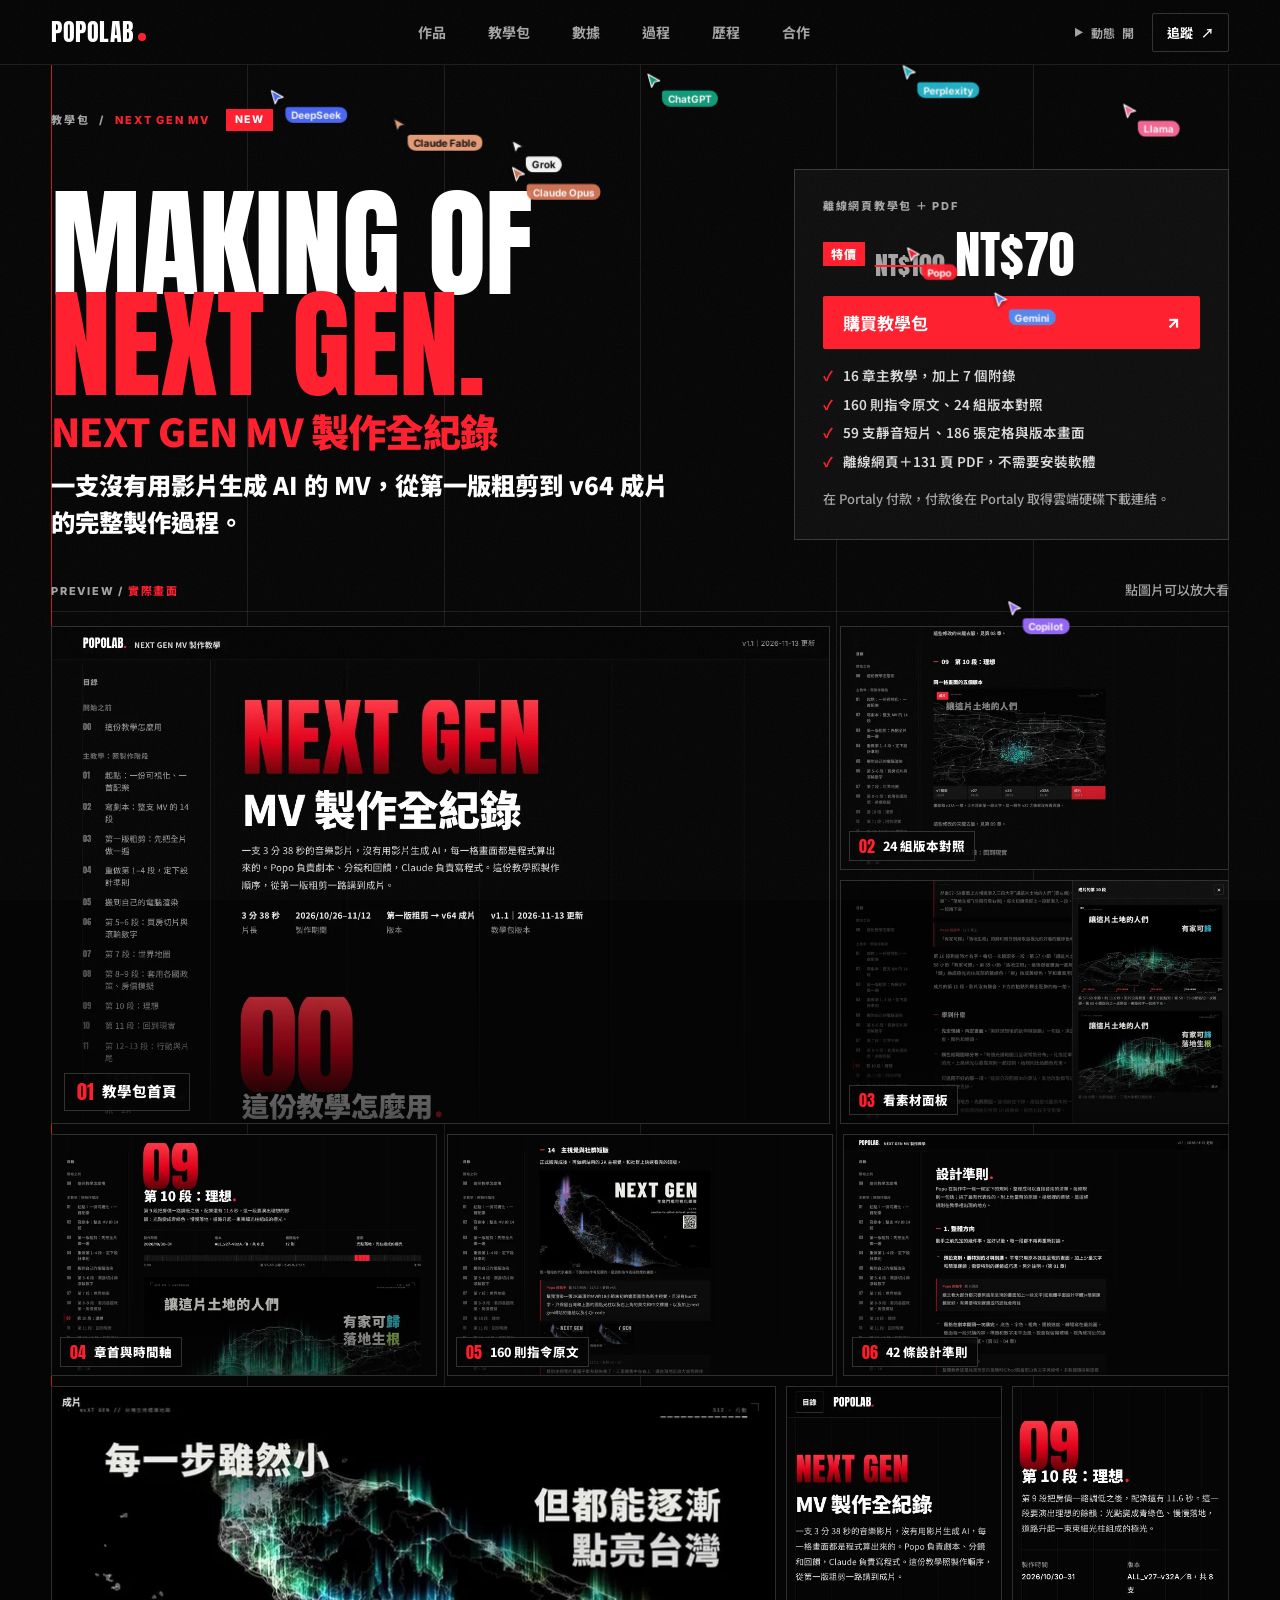
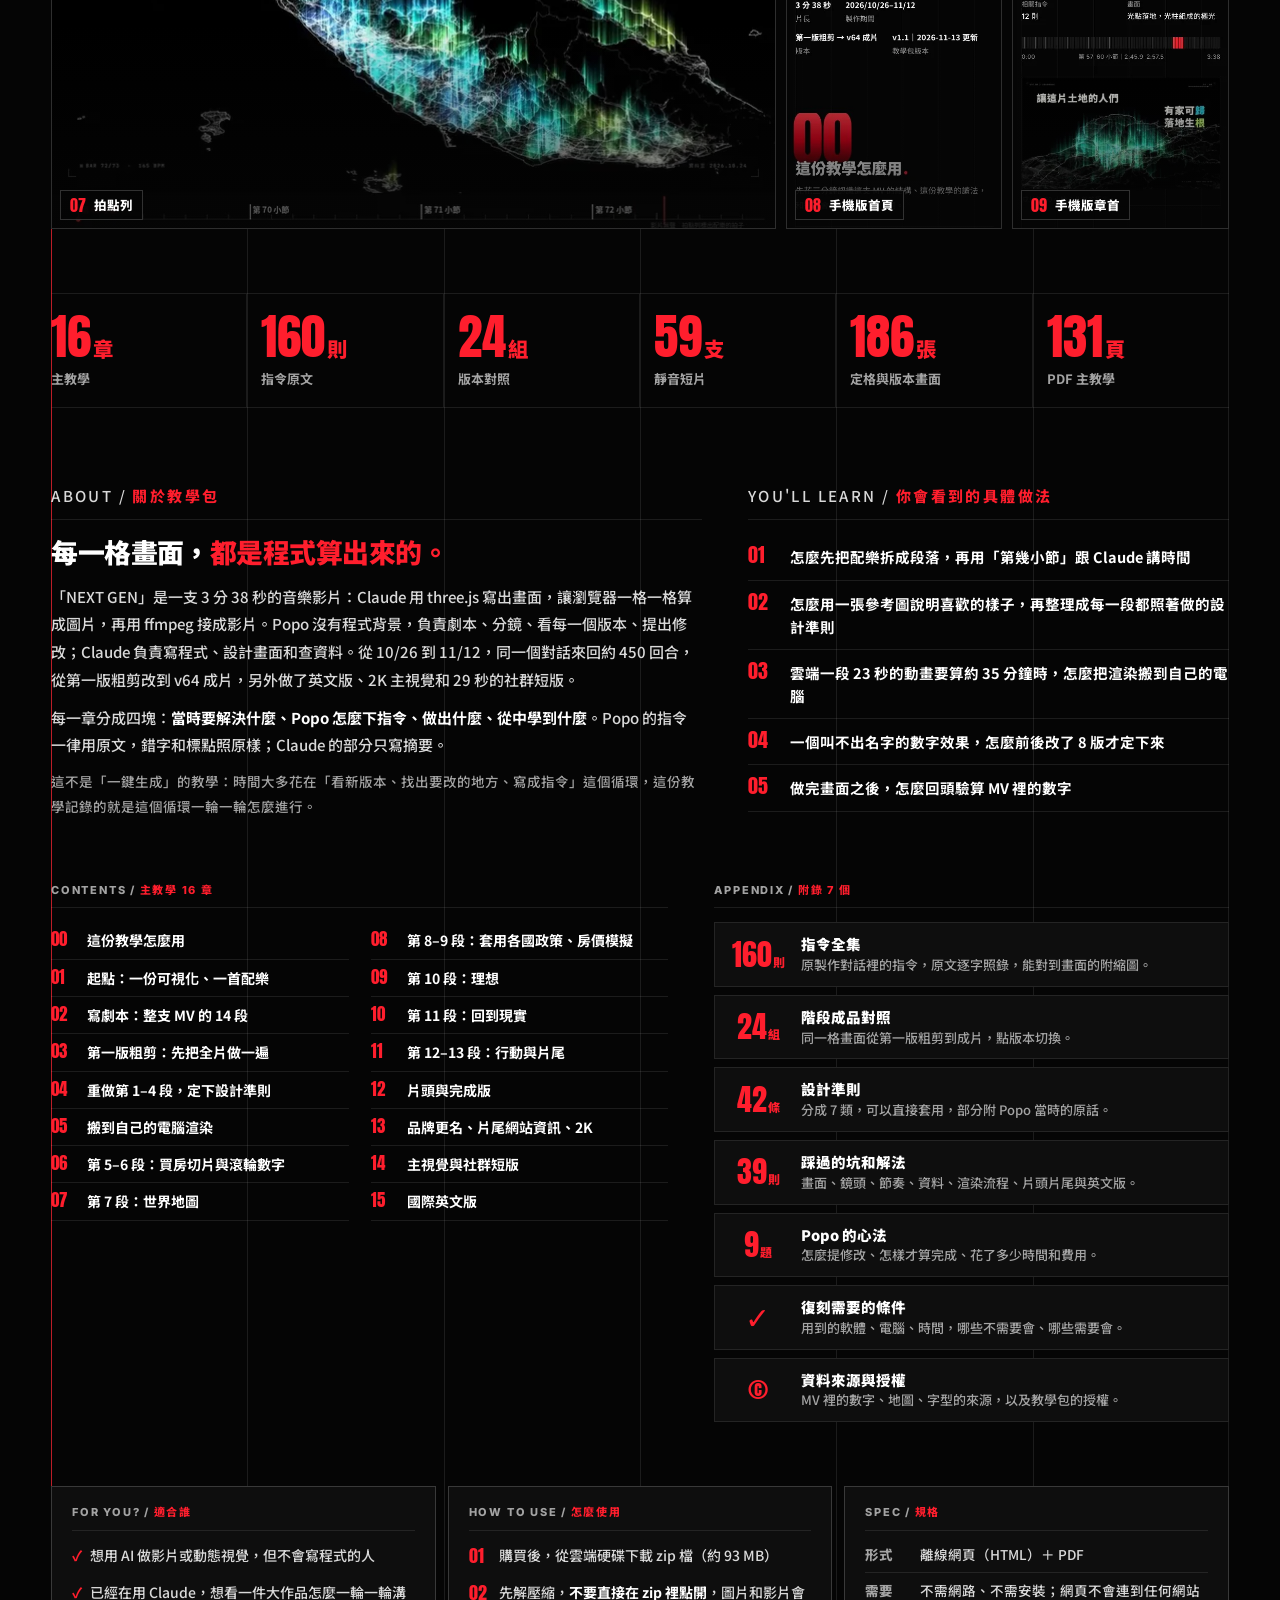
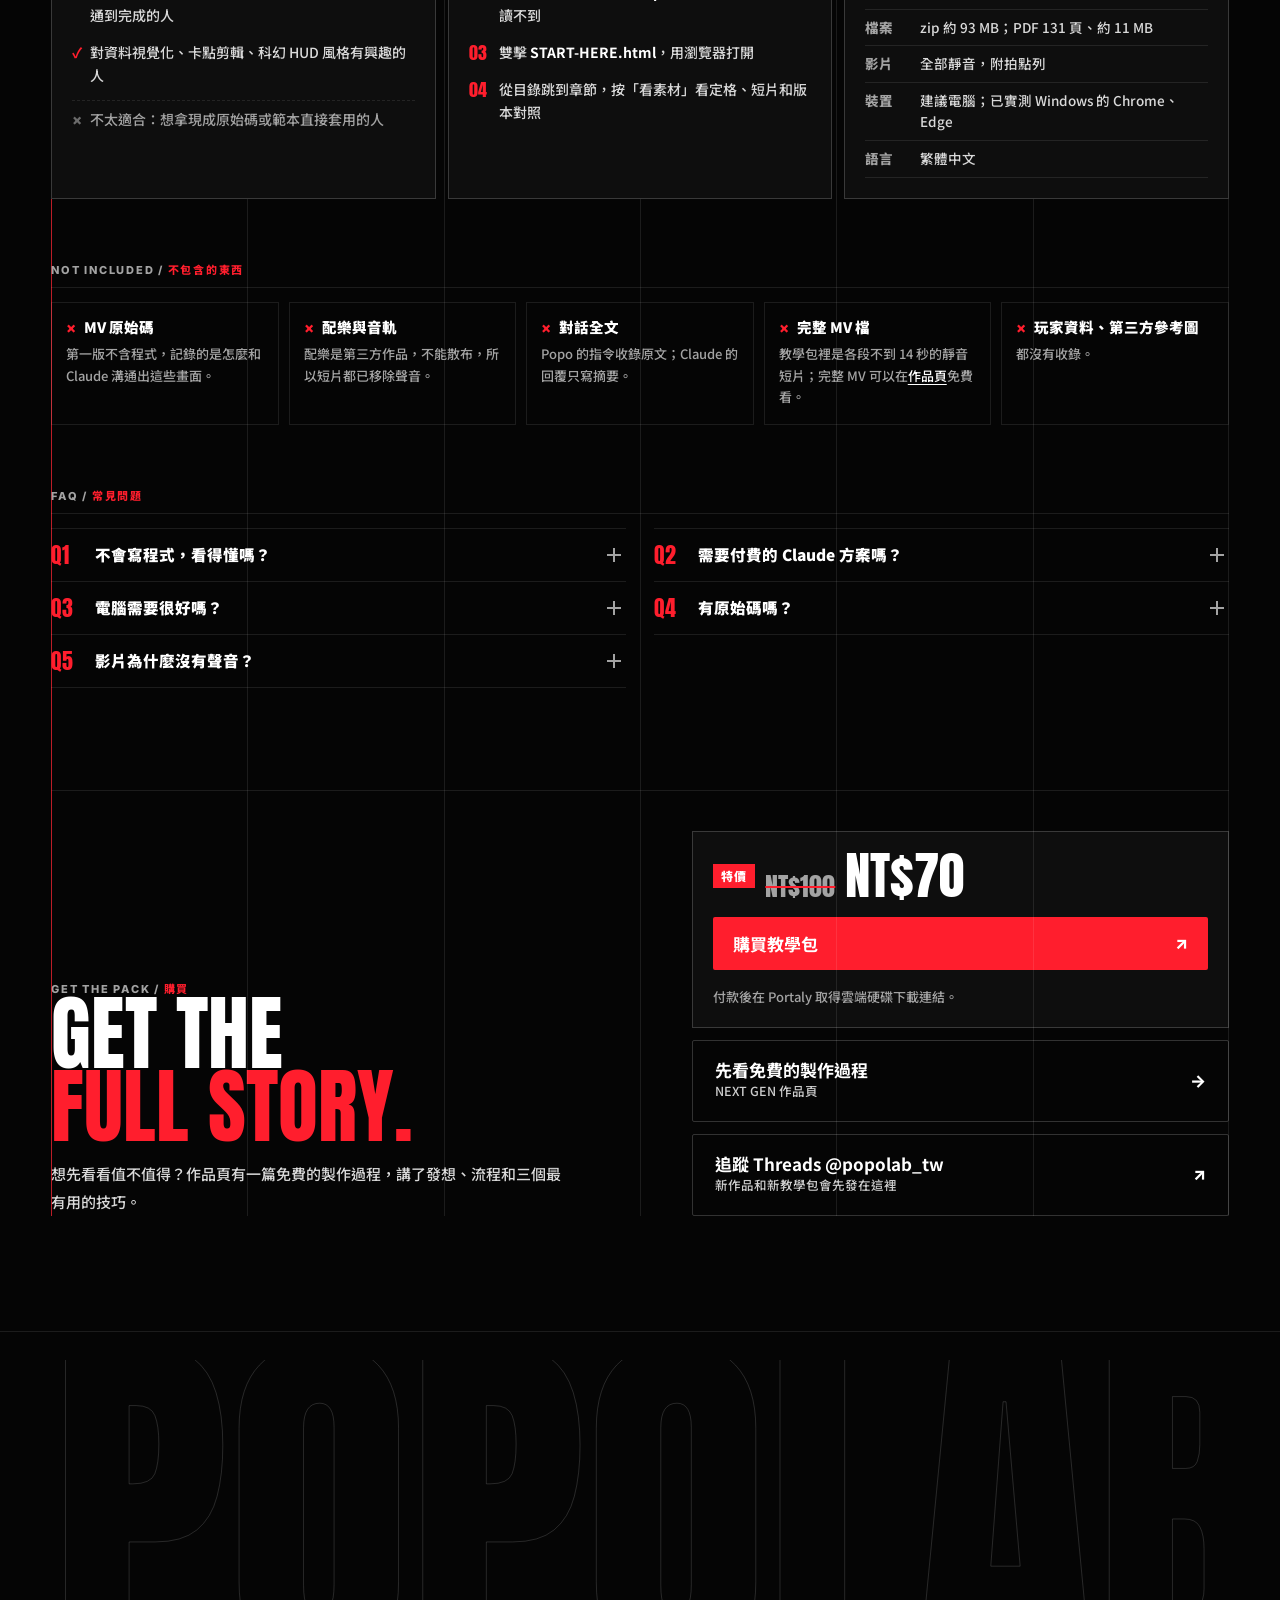
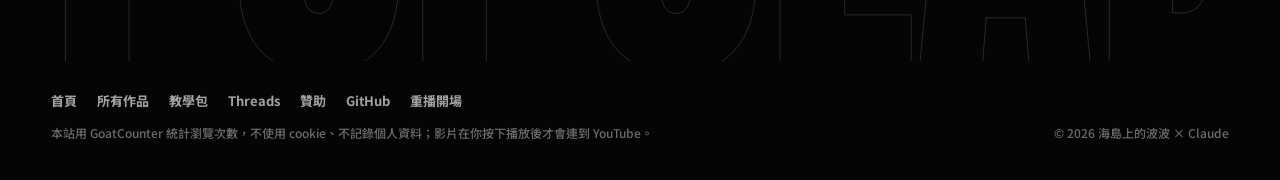
==== commit 776ea8ec: "教學包上架：購買連結、特價 NT$70，專屬頁改成圖組牆和高密度排版 - 首頁、教學包頁、NEXT GEN 作品頁的購買按鈕連到 Portaly，顯示特價 NT$70（原價 NT$100） - 寫明取" ====
--- a/packs/next-gen-mv/index.html
+++ b/packs/next-gen-mv/index.html
@@ -21,11 +21,11 @@
 <link rel="preconnect" href="https://fonts.googleapis.com">
 <link rel="preconnect" href="https://fonts.gstatic.com" crossorigin>
 <link rel="stylesheet" href="https://fonts.googleapis.com/css2?family=Anton&family=Caveat:wght@600&family=Inter:wght@500;700;800&family=Noto+Sans+TC:wght@500;700;900&display=swap">
-<link rel="stylesheet" href="/assets/css/site.css?v=cbe4bda6">
+<link rel="stylesheet" href="/assets/css/site.css?v=138cfcc7">
 <script>
 (function(){try{var d=document.documentElement,r=matchMedia('(prefers-reduced-motion: reduce)').matches,m=localStorage.getItem('popolab-motion'),i=localStorage.getItem('popolab-intro');if(!r&&m!=='off'&&i!=='off'&&!location.hash){d.classList.add('swarm-pending');setTimeout(function(){if(!window.POPOLAB_SWARM_STARTED)d.classList.remove('swarm-pending')},3500)}}catch(e){}})();
 </script>
-<script src="/assets/js/site.js?v=3e5c4992" defer></script>
+<script src="/assets/js/site.js?v=8811f9b0" defer></script>
 <script src="/assets/js/swarm.js?v=ccde3b0c" defer></script>
 <script data-goatcounter="https://popolab.goatcounter.com/count" async src="https://gc.zgo.at/count.js"></script>
 </head>
@@ -47,142 +47,98 @@
 <main class="page">
   <div class="guides" aria-hidden="true"><span></span><span></span><span></span><span></span><span></span><span></span></div>
 
-  <section class="w-hero">
+  <section class="w-hero pk-top">
     <div class="crumbs label" data-build><a href="/#packs">教學包</a><span>/</span><b>NEXT GEN MV</b><span class="pk-tag" style="margin-left:6px">New</span></div>
-    <h1 class="w-title" data-build="mega">Making of<br><span class="r">Next Gen.</span></h1>
-    <p class="w-sub" data-build="type">NEXT GEN MV 製作全紀錄</p>
     <div class="pk-hero">
       <div>
+        <h1 class="w-title pk-title" data-build="mega">Making of<br><span class="r">Next Gen.</span></h1>
+        <p class="w-sub" data-build="type">NEXT GEN MV 製作全紀錄</p>
         <p class="w-hook" data-build>一支沒有用影片生成 AI 的 MV，從第一版粗剪到 v64 成片的完整製作過程。</p>
-        <p class="lede" style="margin-top:16px" data-build>沒有程式背景的 Popo 和 Claude 合作，用程式一格一格算出 3 分 38 秒的 MV「NEXT GEN」。這份離線網頁教學包照製作順序整理成 16 章，收錄 160 則指令原文、24 組版本對照和 59 支靜音短片。</p>
       </div>
       <div class="buy-box" data-build>
         <span class="label">離線網頁教學包 ＋ PDF</span>
-        <p class="price tbd">價格即將公布</p>
-        <a class="btn btn-red" aria-disabled="true" role="link" title="教學包即將上架">即將上架 <span class="arr">↗</span></a>
+        <p class="price"><span class="sale">特價</span><s class="was">NT$100</s>NT$70</p>
+        <a class="btn btn-red" href="https://portaly.cc/popolab_tw/product/VEsXRnvY6JBuMQpeQuv6?utm_source=popolab-site&amp;utm_medium=pack-hero" target="_blank" rel="noopener">購買教學包 <span class="arr">↗</span></a>
         <ul>
           <li>16 章主教學，加上 7 個附錄</li>
           <li>160 則指令原文、24 組版本對照</li>
           <li>59 支靜音短片、186 張定格與版本畫面</li>
           <li>離線網頁＋131 頁 PDF，不需要安裝軟體</li>
         </ul>
-        <p class="bb-note">付款在 Portaly 完成。版本 v1.1（2026-11-13 更新）。</p>
+        <p class="bb-note">在 Portaly 付款，付款後在 Portaly 取得雲端硬碟下載連結。</p>
       </div>
     </div>
   </section>
 
-  <section class="w-media" aria-label="教學包首頁預覽" data-build>
-    <figure class="shot" style="margin:0"><img src="/assets/packs/next-gen-mv/p01-cover.webp" srcset="/assets/packs/next-gen-mv/p01-cover-720.webp 720w, /assets/packs/next-gen-mv/p01-cover.webp 1440w" sizes="(max-width:820px) 100vw, 92vw" alt="教學包首頁：紅色 NEXT GEN 大字、片長、製作期間、版本，左邊是目錄" width="1440" height="900"><figcaption>教學包首頁：左邊是 16 章的目錄，右上角是版本號和更新日期。</figcaption></figure>
+  <section class="pk-sec" aria-label="教學包實際畫面">
+    <div class="pk-h"><p class="label">Preview / <b>實際畫面</b></p><p class="small">點圖片可以放大看</p></div>
+    <div class="pk-gallery" data-build><div class="pk-row r1"><a class="pk-tile t-a" href="/assets/packs/next-gen-mv/p01-cover.webp" data-zoom data-cap="教學包首頁：紅色 NEXT GEN 大字、片長、製作期間、版本，左邊是 16 章的目錄。" aria-label="放大看：教學包首頁"><img src="/assets/packs/next-gen-mv/p01-cover.webp" alt="教學包首頁：紅色 NEXT GEN 大字、片長、製作期間、版本，左邊是 16 章的目錄。" width="1440" height="900"><span class="cap"><b>01</b>教學包首頁</span><span class="zoom" aria-hidden="true">＋</span></a><a class="pk-tile t-b" href="/assets/packs/next-gen-mv/p04-compare.webp" data-zoom data-cap="階段成品對照：第 10 段同一格畫面的五個版本（v1 粗剪、v27、v28、v32A、成片），點版本就能切換。" aria-label="放大看：24 組版本對照"><img src="/assets/packs/next-gen-mv/p04-compare-720.webp" alt="階段成品對照：第 10 段同一格畫面的五個版本（v1 粗剪、v27、v28、v32A、成片），點版本就能切換。" width="1440" height="900"><span class="cap"><b>02</b>24 組版本對照</span><span class="zoom" aria-hidden="true">＋</span></a><a class="pk-tile t-c" href="/assets/packs/next-gen-mv/p03-material.webp" data-zoom data-cap="「看素材」面板：成片第 10 段的靜音短片，下方有拍點列，再往下是定格畫面。" aria-label="放大看：看素材面板"><img src="/assets/packs/next-gen-mv/p03-material-720.webp" alt="「看素材」面板：成片第 10 段的靜音短片，下方有拍點列，再往下是定格畫面。" width="1440" height="900"><span class="cap"><b>03</b>看素材面板</span><span class="zoom" aria-hidden="true">＋</span></a></div><div class="pk-row r2"><a class="pk-tile t-d" href="/assets/packs/next-gen-mv/p02-chapter.webp" data-zoom data-cap="第 09 章「第 10 段：理想」的章首：章號、說明、製作時間與版本、這一段在全片的時間軸（第 57–60 小節）。" aria-label="放大看：章首與時間軸"><img src="/assets/packs/next-gen-mv/p02-chapter-720.webp" alt="第 09 章「第 10 段：理想」的章首：章號、說明、製作時間與版本、這一段在全片的時間軸（第 57–60 小節）。" width="1440" height="900" loading="lazy"><span class="cap"><b>04</b>章首與時間軸</span><span class="zoom" aria-hidden="true">＋</span></a><a class="pk-tile t-e" href="/assets/packs/next-gen-mv/p05-prompts.webp" data-zoom data-cap="指令全集：Popo 的指令原文（回合、日期、針對哪一版）和對應的縮圖。" aria-label="放大看：160 則指令原文"><img src="/assets/packs/next-gen-mv/p05-prompts-720.webp" alt="指令全集：Popo 的指令原文（回合、日期、針對哪一版）和對應的縮圖。" width="1440" height="900" loading="lazy"><span class="cap"><b>05</b>160 則指令原文</span><span class="zoom" aria-hidden="true">＋</span></a><a class="pk-tile t-f" href="/assets/packs/next-gen-mv/p06-rules.webp" data-zoom data-cap="設計準則：第 1 類「整體方向」的前兩條準則，各附 Popo 當時的原話。" aria-label="放大看：42 條設計準則"><img src="/assets/packs/next-gen-mv/p06-rules-720.webp" alt="設計準則：第 1 類「整體方向」的前兩條準則，各附 Popo 當時的原話。" width="1440" height="900" loading="lazy"><span class="cap"><b>06</b>42 條設計準則</span><span class="zoom" aria-hidden="true">＋</span></a></div><div class="pk-row r3"><a class="pk-tile t-g" href="/assets/packs/next-gen-mv/p09-beatbar.webp" data-zoom data-cap="成片短片的定格（第 69–72 小節）。短片都是靜音的，下方的拍點列標出配樂的拍子。" aria-label="放大看：拍點列"><img src="/assets/packs/next-gen-mv/p09-beatbar-720.webp" alt="成片短片的定格（第 69–72 小節）。短片都是靜音的，下方的拍點列標出配樂的拍子。" width="1280" height="784" loading="lazy"><span class="cap"><b>07</b>拍點列</span><span class="zoom" aria-hidden="true">＋</span></a><a class="pk-tile t-h" href="/assets/packs/next-gen-mv/p07-mobile-cover.webp" data-zoom data-cap="窄螢幕的首頁封面，目錄收在左上角的按鈕。" aria-label="放大看：手機版首頁"><img src="/assets/packs/next-gen-mv/p07-mobile-cover.webp" alt="窄螢幕的首頁封面，目錄收在左上角的按鈕。" width="420" height="860" loading="lazy"><span class="cap"><b>08</b>手機版首頁</span><span class="zoom" aria-hidden="true">＋</span></a><a class="pk-tile t-i" href="/assets/packs/next-gen-mv/p08-mobile-chapter.webp" data-zoom data-cap="窄螢幕的第 09 章章首。" aria-label="放大看：手機版章首"><img src="/assets/packs/next-gen-mv/p08-mobile-chapter.webp" alt="窄螢幕的第 09 章章首。" width="420" height="860" loading="lazy"><span class="cap"><b>09</b>手機版章首</span><span class="zoom" aria-hidden="true">＋</span></a></div></div>
   </section>
 
   <div class="pk-nums rv-up"><div><b>16<small>章</small></b><span>主教學</span></div><div><b>160<small>則</small></b><span>指令原文</span></div><div><b>24<small>組</small></b><span>版本對照</span></div><div><b>59<small>支</small></b><span>靜音短片</span></div><div><b>186<small>張</small></b><span>定格與版本畫面</span></div><div><b>131<small>頁</small></b><span>PDF 主教學</span></div></div>
 
-  <section class="w-body">
-    <div class="w-aside rv-up"><div class="sticky"><p class="label">About / <b>關於教學包</b></p><h2>The<br><span class="r">story.</span></h2></div></div>
-    <div class="prose rv-up">
-      <p>「NEXT GEN」是一支 3 分 38 秒的音樂影片，<strong>沒有用影片生成 AI，每一格畫面都是程式算出來的</strong>：Claude 用網頁的 3D 技術（three.js）寫出畫面，讓瀏覽器一格一格算成圖片，再用 ffmpeg 接成影片。Popo 沒有程式背景，負責寫劇本、分鏡、看每一個版本、提出修改，也決定用哪些資料和數字；Claude 負責寫程式、設計畫面細節和動態、查資料。從 2026/10/26 到 11/12，在同一個對話裡來回約 450 回合，從第一版粗剪一路改到 v64 成片，另外做了英文版、2K 主視覺和 29 秒的社群短版。</p>
-      <p>這份教學照製作的先後排成 16 章（第 00 章是導讀）。每一章都分成四塊：<strong>當時要解決什麼、Popo 怎麼下指令、做出什麼、從中學到什麼</strong>。Popo 的指令一律用原文，錯字和標點都照原樣；Claude 的部分只寫摘要。段落旁的「看素材」按鈕會打開當時的定格、靜音短片、指令原文和版本對照，看得到每一次修改前後差在哪裡。</p>
-      <h3><span class="hn">→</span>你會看到很具體的做法</h3>
-      <ul class="dash">
-        <li>怎麼先把配樂拆成段落，再用「第幾小節」跟 Claude 講時間。</li>
-        <li>怎麼用一張參考圖說明喜歡的樣子，再把「為什麼好看」整理成之後每一段都照著做的設計準則。</li>
-        <li>雲端沒有顯示卡、一段 23 秒的動畫要算約 35 分鐘時，怎麼把渲染搬到自己的電腦。</li>
-        <li>一個叫不出名字的數字效果，怎麼前後改了 8 版才定下來。</li>
-        <li>做完畫面之後，怎麼回頭驗算 MV 裡的數字。</li>
-      </ul>
-      <p>這不是「一鍵生成」的教學。照復刻條件頁的說法，時間大多花在「看新版本、找出要改的地方、寫成指令」這個循環，而這份教學記錄的就是這個循環一輪一輪怎麼進行。</p>
+  <section class="pk-sec pk-about rv-up">
+    <div>
+      <div class="pk-h"><p class="label">About / <b>關於教學包</b></p></div>
+      <h2 class="pk-h2">每一格畫面，<span class="r">都是程式算出來的。</span></h2>
+      <p>「NEXT GEN」是一支 3 分 38 秒的音樂影片：Claude 用 three.js 寫出畫面，讓瀏覽器一格一格算成圖片，再用 ffmpeg 接成影片。Popo 沒有程式背景，負責劇本、分鏡、看每一個版本、提出修改；Claude 負責寫程式、設計畫面和查資料。從 10/26 到 11/12，同一個對話來回約 450 回合，從第一版粗剪改到 v64 成片，另外做了英文版、2K 主視覺和 29 秒的社群短版。</p>
+      <p>每一章分成四塊：<strong>當時要解決什麼、Popo 怎麼下指令、做出什麼、從中學到什麼</strong>。Popo 的指令一律用原文，錯字和標點照原樣；Claude 的部分只寫摘要。</p>
+      <p class="small">這不是「一鍵生成」的教學：時間大多花在「看新版本、找出要改的地方、寫成指令」這個循環，這份教學記錄的就是這個循環一輪一輪怎麼進行。</p>
+    </div>
+    <div>
+      <div class="pk-h"><p class="label">You'll learn / <b>你會看到的具體做法</b></p></div>
+      <ol class="learn"><li><b>01</b><span>怎麼先把配樂拆成段落，再用「第幾小節」跟 Claude 講時間</span></li><li><b>02</b><span>怎麼用一張參考圖說明喜歡的樣子，再整理成每一段都照著做的設計準則</span></li><li><b>03</b><span>雲端一段 23 秒的動畫要算約 35 分鐘時，怎麼把渲染搬到自己的電腦</span></li><li><b>04</b><span>一個叫不出名字的數字效果，怎麼前後改了 8 版才定下來</span></li><li><b>05</b><span>做完畫面之後，怎麼回頭驗算 MV 裡的數字</span></li></ol>
     </div>
   </section>
 
-  <section class="w-body">
-    <div class="w-aside rv-up"><div class="sticky"><p class="label">For you? / <b>適合誰</b></p><h2>Is it<br><span class="r">for you?</span></h2></div></div>
-    <div class="fit rv-up">
-      <div class="yes"><h4><i>✓</i>適合這些人</h4><ul>
-        <li>想用 AI 做影片或動態視覺，但不會寫程式的人。</li>
-        <li>已經在用 Claude，想看一件大作品怎麼拆開、一輪一輪溝通到完成的人。</li>
-        <li>對資料視覺化、卡點剪輯、科幻 HUD 風格畫面有興趣的人。</li></ul></div>
-      <div class="no"><h4><i>×</i>不太適合</h4><ul>
-        <li>想拿現成的原始碼或範本直接套用的人（第一版不含原始碼，見下方「不包含的東西」）。</li></ul></div>
+  <section class="pk-sec pk-contents rv-up" id="contents">
+    <div>
+      <div class="pk-h"><p class="label">Contents / <b>主教學 16 章</b></p></div>
+      <ol class="toc2"><li><b>00</b>這份教學怎麼用</li><li><b>01</b>起點：一份可視化、一首配樂</li><li><b>02</b>寫劇本：整支 MV 的 14 段</li><li><b>03</b>第一版粗剪：先把全片做一遍</li><li><b>04</b>重做第 1–4 段，定下設計準則</li><li><b>05</b>搬到自己的電腦渲染</li><li><b>06</b>第 5–6 段：買房切片與滾輪數字</li><li><b>07</b>第 7 段：世界地圖</li><li><b>08</b>第 8–9 段：套用各國政策、房價模擬</li><li><b>09</b>第 10 段：理想</li><li><b>10</b>第 11 段：回到現實</li><li><b>11</b>第 12–13 段：行動與片尾</li><li><b>12</b>片頭與完成版</li><li><b>13</b>品牌更名、片尾網站資訊、2K</li><li><b>14</b>主視覺與社群短版</li><li><b>15</b>國際英文版</li></ol>
+    </div>
+    <div>
+      <div class="pk-h"><p class="label">Appendix / <b>附錄 7 個</b></p></div>
+      <ul class="appx2"><li><span class="ax-n">160<small>則</small></span><span class="ax-t"><b>指令全集</b>原製作對話裡的指令，原文逐字照錄，能對到畫面的附縮圖。</span></li><li><span class="ax-n">24<small>組</small></span><span class="ax-t"><b>階段成品對照</b>同一格畫面從第一版粗剪到成片，點版本切換。</span></li><li><span class="ax-n">42<small>條</small></span><span class="ax-t"><b>設計準則</b>分成 7 類，可以直接套用，部分附 Popo 當時的原話。</span></li><li><span class="ax-n">39<small>則</small></span><span class="ax-t"><b>踩過的坑和解法</b>畫面、鏡頭、節奏、資料、渲染流程、片頭片尾與英文版。</span></li><li><span class="ax-n">9<small>題</small></span><span class="ax-t"><b>Popo 的心法</b>怎麼提修改、怎樣才算完成、花了多少時間和費用。</span></li><li><span class="ax-n">✓<small></small></span><span class="ax-t"><b>復刻需要的條件</b>用到的軟體、電腦、時間，哪些不需要會、哪些需要會。</span></li><li><span class="ax-n">©<small></small></span><span class="ax-t"><b>資料來源與授權</b>MV 裡的數字、地圖、字型的來源，以及教學包的授權。</span></li></ul>
     </div>
   </section>
 
-  <section class="w-body" id="contents">
-    <div class="w-aside rv-up"><div class="sticky"><p class="label">Contents / <b>內容清單</b></p><h2>What's<br><span class="r">inside.</span></h2></div></div>
-    <div class="rv-up">
-      <p class="label" style="margin-bottom:12px">主教學 <b>16 章</b></p>
-      <ol class="toc"><li><b>00</b><span>這份教學怎麼用</span></li><li><b>01</b><span>起點：一份可視化、一首配樂</span></li><li><b>02</b><span>寫劇本：整支 MV 的 14 段</span></li><li><b>03</b><span>第一版粗剪：先把全片做一遍</span></li><li><b>04</b><span>重做第 1–4 段，定下設計準則</span></li><li><b>05</b><span>搬到自己的電腦渲染</span></li><li><b>06</b><span>第 5–6 段：買房切片與滾輪數字</span></li><li><b>07</b><span>第 7 段：世界地圖</span></li><li><b>08</b><span>第 8–9 段：套用各國政策、房價模擬</span></li><li><b>09</b><span>第 10 段：理想</span></li><li><b>10</b><span>第 11 段：回到現實</span></li><li><b>11</b><span>第 12–13 段：行動與片尾</span></li><li><b>12</b><span>片頭與完成版</span></li><li><b>13</b><span>品牌更名、片尾網站資訊、2K</span></li><li><b>14</b><span>主視覺與社群短版</span></li><li><b>15</b><span>國際英文版</span></li></ol>
-      <p class="label" style="margin:34px 0 0">附錄 <b>7 個</b></p>
-      <ul class="appx"><li><b>指令全集</b><span>Popo 在原製作對話裡下的、跟製作有關的指令，共 160 則，照製作階段排列，原文逐字照錄；能對到畫面的指令附縮圖。</span></li><li><b>階段成品對照</b><span>同一格畫面在不同版本的樣子，從第一版粗剪到成片，共 24 組，點版本就能切換。</span></li><li><b>設計準則</b><span>製作中一條一條定下的規則，整理成 7 類、42 條可以直接套用的清單，部分附上 Popo 當時的原話。</span></li><li><b>踩過的坑和解法</b><span>做這支 MV 時實際遇到的 39 個問題和當時的解法，分成畫面、鏡頭、節奏、資料、渲染流程、片頭片尾與英文版 6 類。</span></li><li><b>Popo 的心法</b><span>做完之後 Popo 回頭寫下的 9 個問答，例如怎麼提修改、怎樣才算完成、花了多少時間和費用。</span></li><li><b>復刻需要的條件</b><span>照實列出這支 MV 用到的軟體、電腦、時間，以及哪些不需要會、哪些需要會。</span></li><li><b>資料來源與授權</b><span>MV 裡的數字、地圖和字型從哪裡來，以及這份教學包本身的授權。</span></li></ul>
+  <section class="pk-sec pk-info rv-up">
+    <div class="info-card">
+      <p class="label">For you? / <b>適合誰</b></p>
+      <ul class="ok"><li>想用 AI 做影片或動態視覺，但不會寫程式的人</li><li>已經在用 Claude，想看一件大作品怎麼一輪一輪溝通到完成的人</li><li>對資料視覺化、卡點剪輯、科幻 HUD 風格有興趣的人</li></ul>
+      <ul class="ng"><li>不太適合：想拿現成原始碼或範本直接套用的人</li></ul>
+    </div>
+    <div class="info-card">
+      <p class="label">How to use / <b>怎麼使用</b></p>
+      <ol class="steps2"><li>購買後，從雲端硬碟下載 zip 檔（約 93 MB）</li><li>先解壓縮，<b>不要直接在 zip 裡點開</b>，圖片和影片會讀不到</li><li>雙擊 <b>START-HERE.html</b>，用瀏覽器打開</li><li>從目錄跳到章節，按「看素材」看定格、短片和版本對照</li></ol>
+    </div>
+    <div class="info-card">
+      <p class="label">Spec / <b>規格</b></p>
+      <dl class="spec2">
+        <dt>形式</dt><dd>離線網頁（HTML）＋ PDF</dd>
+        <dt>需要</dt><dd>不需網路、不需安裝；網頁不會連到任何網站</dd>
+        <dt>檔案</dt><dd>zip 約 93 MB；PDF 131 頁、約 11 MB</dd>
+        <dt>影片</dt><dd>全部靜音，附拍點列</dd>
+        <dt>裝置</dt><dd>建議電腦；已實測 Windows 的 Chrome、Edge</dd>
+        <dt>語言</dt><dd>繁體中文</dd>
+      </dl>
     </div>
   </section>
 
-  <section class="section" aria-label="教學包預覽" style="padding-top:clamp(64px,7vw,110px)">
-    <p class="label rv-up">Preview / <b>實際畫面</b></p>
-    <h2 class="h-en rv-up">Take a<br><span class="r">look inside.</span></h2>
-    <div class="feat rv-up">
-      <div class="ft-txt"><p class="label"><b>01</b> / 章節</p><h3>每一章都分成四塊</h3><p>當時要解決什麼、Popo 怎麼下指令、做出什麼、從中學到什麼。章首會標出製作時間、版本，以及這一段在全片時間軸上的位置。</p></div>
-      <figure class="shot"><img src="/assets/packs/next-gen-mv/p02-chapter-720.webp" srcset="/assets/packs/next-gen-mv/p02-chapter-720.webp 720w, /assets/packs/next-gen-mv/p02-chapter.webp 1440w" sizes="(max-width:820px) 100vw, 55vw" alt="第 09 章「第 10 段：理想」的章首：章號、說明、製作時間與版本、這一段在全片的時間軸（第 57–60 小節）。" width="1440" height="900" loading="lazy"><figcaption>第 09 章「第 10 段：理想」的章首：章號、說明、製作時間與版本、這一段在全片的時間軸（第 57–60 小節）。</figcaption></figure>
-    </div>
-    <div class="feat rev rv-up">
-      <div class="ft-txt"><p class="label"><b>02</b> / 看素材</p><h3>120 個「看素材」按鈕</h3><p>段落旁的按鈕會打開當時的定格、靜音短片、指令原文和版本對照。短片下方有拍點列，沒有聲音也看得出畫面有沒有卡點。</p></div>
-      <figure class="shot"><img src="/assets/packs/next-gen-mv/p03-material-720.webp" srcset="/assets/packs/next-gen-mv/p03-material-720.webp 720w, /assets/packs/next-gen-mv/p03-material.webp 1440w" sizes="(max-width:820px) 100vw, 55vw" alt="打開「看素材」面板：成片第 10 段的靜音短片，下方有拍點列，再往下是定格畫面。" width="1440" height="900" loading="lazy"><figcaption>打開「看素材」面板：成片第 10 段的靜音短片，下方有拍點列，再往下是定格畫面。</figcaption></figure>
-    </div>
-    <div class="feat rv-up">
-      <div class="ft-txt"><p class="label"><b>03</b> / 階段成品對照</p><h3>同一格畫面，24 組前後版本</h3><p>從第一版粗剪到成片，點版本就能切換，看得到每一次修改差在哪裡。</p></div>
-      <figure class="shot"><img src="/assets/packs/next-gen-mv/p04-compare-720.webp" srcset="/assets/packs/next-gen-mv/p04-compare-720.webp 720w, /assets/packs/next-gen-mv/p04-compare.webp 1440w" sizes="(max-width:820px) 100vw, 55vw" alt="階段成品對照：第 10 段同一格畫面的五個版本（v1 粗剪、v27、v28、v32A、成片）。" width="1440" height="900" loading="lazy"><figcaption>階段成品對照：第 10 段同一格畫面的五個版本（v1 粗剪、v27、v28、v32A、成片）。</figcaption></figure>
-    </div>
-    <div class="feat rev rv-up">
-      <div class="ft-txt"><p class="label"><b>04</b> / 指令全集</p><h3>160 則指令，原文逐字照錄</h3><p>照製作階段排列，標出回合、日期、針對哪一版；能對到畫面的指令附上縮圖。</p></div>
-      <figure class="shot"><img src="/assets/packs/next-gen-mv/p05-prompts-720.webp" srcset="/assets/packs/next-gen-mv/p05-prompts-720.webp 720w, /assets/packs/next-gen-mv/p05-prompts.webp 1440w" sizes="(max-width:820px) 100vw, 55vw" alt="指令全集的第 14 章段落：主視覺畫面、Popo 的指令原文和對應縮圖。" width="1440" height="900" loading="lazy"><figcaption>指令全集的第 14 章段落：主視覺畫面、Popo 的指令原文和對應縮圖。</figcaption></figure>
-    </div>
-    <div class="feat rv-up">
-      <div class="ft-txt"><p class="label"><b>05</b> / 設計準則</p><h3>7 類、42 條可以直接套用</h3><p>製作中一條一條定下的規則，整理成清單，部分附上 Popo 當時的原話，之後做自己的作品也能直接參考。</p></div>
-      <figure class="shot"><img src="/assets/packs/next-gen-mv/p06-rules-720.webp" srcset="/assets/packs/next-gen-mv/p06-rules-720.webp 720w, /assets/packs/next-gen-mv/p06-rules.webp 1440w" sizes="(max-width:820px) 100vw, 55vw" alt="設計準則頁：第 1 類「整體方向」的前兩條準則，各附 Popo 當時的原話。" width="1440" height="900" loading="lazy"><figcaption>設計準則頁：第 1 類「整體方向」的前兩條準則，各附 Popo 當時的原話。</figcaption></figure>
-    </div>
-  </section>
-
-  <section class="w-body">
-    <div class="w-aside rv-up"><div class="sticky"><p class="label">How to use / <b>怎麼使用</b></p><h2>How it<br><span class="r">works.</span></h2></div></div>
-    <div class="rv-up">
-      <ol class="use-steps">
-        <li>購買後，從雲端硬碟下載 zip 檔（約 93 MB）。</li>
-        <li>先把 zip 解壓縮（Windows：在檔案上按右鍵 →「全部解壓縮」）。<b>不要直接在 zip 裡面點開</b>，圖片和影片會讀不到。</li>
-        <li>打開解壓後的資料夾，雙擊 <b>START-HERE.html</b>，會用瀏覽器打開。</li>
-        <li>從左邊的目錄跳到想看的章節；按段落旁的「看素材」看定格、短片和版本對照。</li>
-      </ol>
-      <p class="label" style="margin:36px 0 12px">規格 / <b>Spec</b></p>
-      <dl class="spec">
-        <dt>形式</dt><dd>離線網頁（HTML）＋主教學 PDF</dd>
-        <dt>網路與安裝</dt><dd>不需要網路、不需要安裝軟體；網頁不會連到任何網站</dd>
-        <dt>下載檔</dt><dd>zip 約 93 MB，解壓後約 95 MB</dd>
-        <dt>PDF</dt><dd>NEXT-GEN-MV-Tutorial.pdf，131 頁，約 11 MB，是主教學的列印版；影片、指令全文和其他素材請看網頁版</dd>
-        <dt>影片</dt><dd>全部靜音，短片下方有「拍點列」標出配樂的拍子</dd>
-        <dt>裝置</dt><dd>建議用電腦觀看：手機也可以看，但下載、解壓 zip 和播放短片在電腦上比較順</dd>
-        <dt>已實測</dt><dd>Windows 的 Chrome、Edge</dd>
-        <dt>語言</dt><dd>繁體中文</dd>
-        <dt>版本</dt><dd>v1.1（2026-11-13 更新）</dd>
-      </dl>
-      <div class="phones" style="margin-top:22px">
-        <figure class="shot"><img src="/assets/packs/next-gen-mv/p07-mobile-cover.webp" alt="手機上的教學包首頁，目錄收在左上角的按鈕" width="420" height="860" loading="lazy"><figcaption>手機上的首頁</figcaption></figure>
-        <figure class="shot"><img src="/assets/packs/next-gen-mv/p08-mobile-chapter.webp" alt="手機上的第 09 章章首" width="420" height="860" loading="lazy"><figcaption>手機上的章首</figcaption></figure>
-      </div>
-    </div>
-  </section>
-
-  <section class="w-body">
-    <div class="w-aside rv-up"><div class="sticky"><p class="label">Not included / <b>不包含</b></p><h2>Good to<br><span class="r">know.</span></h2></div></div>
-    <ul class="not-incl rv-up">
-      <li><span><b>MV 的原始碼：</b>第一版不含程式。教學記錄的是 Popo 怎麼和 Claude 溝通出這些畫面。</span></li>
-      <li><span><b>配樂和含配樂的音軌：</b>配樂是第三方的作品，不能跟著教學包散布，所以所有短片都已移除聲音。</span></li>
-      <li><span><b>原製作對話全文：</b>Popo 的指令收錄原文（指令全集 160 則）；Claude 的回覆只寫摘要。</span></li>
-      <li><span><b>完整的 MV 影片檔：</b>教學包裡是各段的靜音短片，每支都不到 14 秒。完整 MV 可以在 <a class="link" href="/works/next-gen/#watch">作品頁 <b>→</b></a> 免費觀看。</span></li>
-      <li><span><b>玩家資料、第三方參考圖：</b>都沒有收錄。</span></li>
+  <section class="pk-sec rv-up">
+    <div class="pk-h"><p class="label">Not included / <b>不包含的東西</b></p></div>
+    <ul class="not2">
+      <li><b>MV 原始碼</b>第一版不含程式，記錄的是怎麼和 Claude 溝通出這些畫面。</li>
+      <li><b>配樂與音軌</b>配樂是第三方作品，不能散布，所以短片都已移除聲音。</li>
+      <li><b>對話全文</b>Popo 的指令收錄原文；Claude 的回覆只寫摘要。</li>
+      <li><b>完整 MV 檔</b>教學包裡是各段不到 14 秒的靜音短片；完整 MV 可以在<a href="/works/next-gen/#watch">作品頁</a>免費看。</li>
+      <li><b>玩家資料、第三方參考圖</b>都沒有收錄。</li>
     </ul>
   </section>
 
-  <section class="w-body">
-    <div class="w-aside rv-up"><div class="sticky"><p class="label">FAQ / <b>常見問題</b></p><h2>Ques<br><span class="r">tions.</span></h2></div></div>
-    <div class="faq rv-up"><details><summary><span class="q">Q1</span><span>不會寫程式，看得懂嗎？</span><span class="pm" aria-hidden="true"></span></summary><div class="a"><p>Popo 自己沒有程式背景，這份教學也從他的角度寫：重點是怎麼描述畫面、怎麼看每一個版本、怎麼提修改，不講程式碼。第 00 章先解釋後面常出現的詞，例如小節、卡點、渲染、子代理。復刻條件頁也寫了：不需要會寫程式，但要能照著步驟安裝軟體、找到資料夾。</p></div></details><details><summary><span class="q">Q2</span><span>需要付費的 Claude 方案嗎？</span><span class="pm" aria-hidden="true"></span></summary><div class="a"><p>只是讀這份教學，不需要任何帳號。想照著做一支自己的 MV，復刻條件頁寫的是每月 20 美元的 Claude 付費方案就可以（Popo 自己用的是 Max 5x 方案）。20 美元方案的用量額度比較少，照 Popo 每天 2～3 小時的製作速度，可能會碰到額度上限、要等額度恢復，整體製作時間會拉長一些。其他用到的軟體（Node.js、Playwright、ffmpeg、three.js 等）都是免費的。</p></div></details><details><summary><span class="q">Q3</span><span>電腦需要很好嗎？</span><span class="pm" aria-hidden="true"></span></summary><div class="a"><p>這支 MV 是在 Popo 自己有獨立顯示卡的 Windows 桌機上算的，規格寫在復刻條件頁。沒有獨立顯示卡也能算，只是會慢很多；第 05 章就是在講雲端算太慢，才改成在自己的電腦算。</p></div></details><details><summary><span class="q">Q4</span><span>有原始碼嗎？</span><span class="pm" aria-hidden="true"></span></summary><div class="a"><p>第一版沒有。這份教學包的重點是製作過程：指令原文、各版本的畫面、設計準則，以及踩過的坑和解法。</p></div></details><details><summary><span class="q">Q5</span><span>影片為什麼沒有聲音？</span><span class="pm" aria-hidden="true"></span></summary><div class="a"><p>MV 的配樂是別人的作品，不能跟著教學包散布，所以短片都已移除聲音。為了讓你還是看得出畫面有沒有「卡點」，短片下方有一條拍點列：白色長線是每一小節的開頭，短線是拍子，紅點是特別要卡的重拍，紅色直線是目前播到的位置。</p><img src="/assets/packs/next-gen-mv/p09-beatbar-720.webp" srcset="/assets/packs/next-gen-mv/p09-beatbar-720.webp 720w, /assets/packs/next-gen-mv/p09-beatbar.webp 1280w" sizes="(max-width:820px) 100vw, 46em" alt="成片短片的定格，下方是拍點列（第 69–72 小節）" width="1280" height="784" loading="lazy"></div></details><details><summary><span class="q">Q6</span><span>會更新嗎？</span><span class="pm" aria-hidden="true"></span></summary><div class="a"><p>教學包首頁右上角有版本號和更新日期，目前是 v1.1（2026-11-13 更新）。</p></div></details></div>
+  <section class="pk-sec rv-up">
+    <div class="pk-h"><p class="label">FAQ / <b>常見問題</b></p></div>
+    <div class="faq faq2"><details><summary><span class="q">Q1</span><span>不會寫程式，看得懂嗎？</span><span class="pm" aria-hidden="true"></span></summary><div class="a"><p>Popo 自己沒有程式背景，這份教學也從他的角度寫：重點是怎麼描述畫面、怎麼看每一個版本、怎麼提修改，不講程式碼。第 00 章先解釋後面常出現的詞，例如小節、卡點、渲染、子代理。復刻條件頁也寫了：不需要會寫程式，但要能照著步驟安裝軟體、找到資料夾。</p></div></details><details><summary><span class="q">Q2</span><span>需要付費的 Claude 方案嗎？</span><span class="pm" aria-hidden="true"></span></summary><div class="a"><p>只是讀這份教學，不需要任何帳號。想照著做一支自己的 MV，復刻條件頁寫的是每月 20 美元的 Claude 付費方案就可以（Popo 自己用的是 Max 5x 方案）。20 美元方案的用量額度比較少，照 Popo 每天 2～3 小時的製作速度，可能會碰到額度上限、要等額度恢復，整體製作時間會拉長一些。其他用到的軟體（Node.js、Playwright、ffmpeg、three.js 等）都是免費的。</p></div></details><details><summary><span class="q">Q3</span><span>電腦需要很好嗎？</span><span class="pm" aria-hidden="true"></span></summary><div class="a"><p>這支 MV 是在 Popo 自己有獨立顯示卡的 Windows 桌機上算的，規格寫在復刻條件頁。沒有獨立顯示卡也能算，只是會慢很多；第 05 章就是在講雲端算太慢，才改成在自己的電腦算。</p></div></details><details><summary><span class="q">Q4</span><span>有原始碼嗎？</span><span class="pm" aria-hidden="true"></span></summary><div class="a"><p>第一版沒有。這份教學包的重點是製作過程：指令原文、各版本的畫面、設計準則，以及踩過的坑和解法。</p></div></details><details><summary><span class="q">Q5</span><span>影片為什麼沒有聲音？</span><span class="pm" aria-hidden="true"></span></summary><div class="a"><p>MV 的配樂是別人的作品，不能跟著教學包散布，所以短片都已移除聲音。為了讓你還是看得出畫面有沒有「卡點」，短片下方有一條拍點列：白色長線是每一小節的開頭，短線是拍子，紅點是特別要卡的重拍，紅色直線是目前播到的位置（見上方預覽 07）。</p></div></details></div>
   </section>
 
   <section class="end-cta rv-up" aria-label="購買教學包">
@@ -192,9 +148,9 @@
       <p class="lede" style="margin-top:16px">想先看看值不值得？作品頁有一篇免費的製作過程，講了發想、流程和三個最有用的技巧。</p>
     </div>
     <div class="end-btns">
-      <div class="buy-box" style="padding:18px 20px"><p class="price tbd">價格即將公布</p><a class="btn btn-red" aria-disabled="true" role="link" title="教學包即將上架">即將上架 <span class="arr">↗</span></a></div>
+      <div class="buy-box" style="padding:18px 20px"><p class="price"><span class="sale">特價</span><s class="was">NT$100</s>NT$70</p><a class="btn btn-red" href="https://portaly.cc/popolab_tw/product/VEsXRnvY6JBuMQpeQuv6?utm_source=popolab-site&amp;utm_medium=pack-end" target="_blank" rel="noopener">購買教學包 <span class="arr">↗</span></a><p class="bb-note">付款後在 Portaly 取得雲端硬碟下載連結。</p></div>
       <a class="btn btn-line" href="/works/next-gen/#making"><span>先看免費的製作過程<small>NEXT GEN 作品頁</small></span><span class="arr">→</span></a>
-      <a class="btn btn-line" href="https://www.threads.com/@popolab_tw" target="_blank" rel="noopener"><span>追蹤 Threads @popolab_tw<small>教學包更新和新作品會先發在這裡</small></span><span class="arr">↗</span></a>
+      <a class="btn btn-line" href="https://www.threads.com/@popolab_tw" target="_blank" rel="noopener"><span>追蹤 Threads @popolab_tw<small>新作品和新教學包會先發在這裡</small></span><span class="arr">↗</span></a>
     </div>
   </section>
 </main>
--- a/assets/css/site.css
+++ b/assets/css/site.css
@@ -392,7 +392,9 @@
 /* ---------- 教學包 ---------- */
 .btn[aria-disabled="true"]{background:var(--surface-2);color:var(--mute);cursor:not-allowed;border:1px solid var(--line-strong)}
 .btn[aria-disabled="true"] .arr{opacity:.5}
-.price{font:400 clamp(40px,4vw,60px)/1 var(--display);color:var(--ink)}
+.price{display:flex;flex-wrap:wrap;align-items:baseline;gap:4px 10px;font:400 clamp(40px,4vw,60px)/1 var(--display);color:var(--ink)}
+.price .sale{align-self:center;background:var(--red);color:#fff;font:900 12px/1 var(--zh);letter-spacing:.08em;padding:6px 8px}
+.price .was{font:400 .5em/1 var(--display);color:var(--mute);text-decoration:line-through;text-decoration-color:var(--red);text-decoration-thickness:2px}
 .price small{font:700 14px var(--zh);color:var(--mute);margin-left:8px}
 .price.tbd{font:900 22px/1.3 var(--zh);color:var(--ink-2)}
 .pk-tag{display:inline-flex;align-items:center;gap:8px;background:var(--red);color:#fff;font:800 10.5px/1 var(--ui);letter-spacing:.14em;text-transform:uppercase;padding:6px 9px}
@@ -428,39 +430,75 @@
 .pk-nums b{display:block;font:400 clamp(40px,3.8vw,62px)/.95 var(--display);color:var(--red);white-space:nowrap}
 .pk-nums b small{font:900 .42em var(--zh);margin-left:2px}
 .pk-nums span{display:block;font:700 13px/1.5 var(--zh);color:var(--mute);margin-top:6px}
-.fit{display:grid;grid-template-columns:minmax(0,1fr) minmax(0,1fr);gap:12px}
-.fit > div{border:1px solid var(--line-strong);padding:20px;background:var(--surface)}
-.fit h4{font:900 16px/1.4 var(--zh);margin:0 0 10px;display:flex;gap:10px;align-items:center}
-.fit h4 i{font-style:normal;width:24px;height:24px;border-radius:50%;display:grid;place-items:center;font:800 13px var(--ui)}
-.fit .yes h4 i{background:var(--red);color:#fff}
-.fit .no h4 i{border:1.5px solid var(--dim);color:var(--mute)}
-.fit li{position:relative;padding-left:16px;margin-top:8px;font:500 14.5px/1.75 var(--zh);color:var(--ink-2)}
-.fit li::before{content:"";position:absolute;left:0;top:.8em;width:7px;height:2px;background:var(--red)}
-.fit .no li::before{background:var(--dim)}
-.toc{display:grid;grid-template-columns:repeat(2,minmax(0,1fr));column-gap:28px;border-top:1px solid var(--line)}
-.toc li{display:grid;grid-template-columns:2.4em minmax(0,1fr);gap:10px;align-items:baseline;padding:13px 0;border-bottom:1px solid var(--line);font:700 15px/1.5 var(--zh)}
-.toc li b{font:400 22px/1 var(--display);color:var(--red)}
-.appx{display:grid;gap:10px;margin-top:20px}
-.appx li{border:1px solid var(--line);padding:16px 18px;background:var(--surface)}
-.appx b{display:block;font:900 15.5px/1.5 var(--zh);color:var(--ink)}
-.appx span{display:block;font:500 14px/1.75 var(--zh);color:var(--mute);margin-top:4px}
-.feat{display:grid;grid-template-columns:minmax(0,1fr) minmax(0,1.25fr);gap:clamp(20px,3.4vw,56px);align-items:center;margin-top:clamp(40px,5vw,72px)}
-.feat.rev{grid-template-columns:minmax(0,1.25fr) minmax(0,1fr)}
-.feat.rev .ft-txt{order:2}
-.feat .ft-txt h3{font:900 clamp(20px,1.8vw,26px)/1.4 var(--zh);margin:10px 0 12px}
-.feat .ft-txt p{font:500 15.5px/1.9 var(--zh);color:var(--ink-2)}
-.shot{margin:0;border:1px solid var(--line-strong);background:var(--surface)}
-.shot img{width:100%;height:auto}
-.shot figcaption{padding:10px 12px;font:600 12.5px/1.6 var(--zh);color:var(--mute)}
-.phones{display:grid;grid-template-columns:repeat(2,minmax(0,1fr));gap:12px;max-width:520px}
-.use-steps{counter-reset:u;display:grid;gap:10px}
-.use-steps li{counter-increment:u;position:relative;padding:14px 16px 14px 58px;border:1px solid var(--line);background:var(--surface);font:500 15px/1.75 var(--zh);color:var(--ink-2)}
-.use-steps li::before{content:counter(u,decimal-leading-zero);position:absolute;left:16px;top:12px;font:400 26px/1.2 var(--display);color:var(--red)}
-.use-steps b{color:var(--ink)}
-.spec{display:grid;grid-template-columns:8.5em minmax(0,1fr);border-top:1px solid var(--line);margin:0}
-.spec dt,.spec dd{padding:11px 0;border-bottom:1px solid var(--line);margin:0;font:500 14.5px/1.7 var(--zh)}
-.spec dt{font-weight:800;color:var(--mute)}
-.spec dd{color:var(--ink-2)}
+.pk-top{padding-top:clamp(28px,3.4vw,52px)}
+.pk-title{font-size:clamp(64px,9.4vw,152px)}
+.pk-hero .w-hook{margin-top:14px;max-width:26em}
+.pk-sec{position:relative;z-index:1;margin-top:clamp(44px,5vw,76px)}
+.pk-top + .pk-sec{margin-top:clamp(28px,3vw,44px)}
+.pk-h{display:flex;justify-content:space-between;align-items:baseline;gap:12px;padding-bottom:10px;margin-bottom:14px;border-bottom:1px solid var(--line)}
+.pk-h2{font:900 clamp(22px,2.1vw,30px)/1.35 var(--zh);letter-spacing:-.02em;margin:0 0 12px}
+.pk-h2 .r{color:var(--red)}
+/* 圖組牆 */
+.pk-gallery{display:grid;gap:10px}
+.pk-row{display:grid;gap:10px}
+.pk-row.r1{grid-template-columns:minmax(0,2fr) minmax(0,1fr)}
+.pk-row.r1 .t-a{grid-row:1/3}
+.pk-row.r2{grid-template-columns:repeat(3,minmax(0,1fr))}
+.pk-row.r3{grid-template-columns:minmax(0,1.633fr) minmax(0,.488fr) minmax(0,.488fr)}
+.pk-tile{position:relative;display:block;overflow:hidden;border:1px solid var(--line-strong);background:#000;transition:border-color .25s}
+.pk-tile img{display:block;width:100%;height:auto;transition:transform .6s cubic-bezier(.2,.7,.2,1)}
+.pk-tile.t-a img,.pk-row.r3 .pk-tile img{position:absolute;inset:0;height:100%;object-fit:cover;object-position:left top}
+.pk-row.r3 .t-h,.pk-row.r3 .t-i{aspect-ratio:420/860}
+.pk-tile::after{content:"";position:absolute;inset:auto 0 0 0;height:46%;background:linear-gradient(transparent,rgba(5,5,5,.7));pointer-events:none}
+.pk-tile .cap{position:absolute;left:8px;bottom:8px;z-index:1;display:inline-flex;align-items:center;gap:8px;max-width:calc(100% - 16px);background:rgba(5,5,5,.88);border:1px solid var(--line-strong);padding:6px 9px;font:800 12.5px/1.3 var(--zh);color:#fff}
+.pk-tile .cap b{font:400 16px/1 var(--display);color:var(--red)}
+.pk-tile.t-a .cap{left:12px;bottom:12px;font-size:14.5px;padding:8px 12px}
+.pk-tile.t-a .cap b{font-size:20px}
+.pk-tile .zoom{position:absolute;right:8px;top:8px;z-index:1;width:30px;height:30px;display:grid;place-items:center;background:var(--red);color:#fff;font:800 16px/1 var(--ui);opacity:0;transform:scale(.8);transition:opacity .25s,transform .25s}
+.pk-tile:hover,.pk-tile:focus-visible{border-color:var(--red)}
+.pk-tile:hover img{transform:scale(1.03)}
+.pk-tile:hover .zoom,.pk-tile:focus-visible .zoom{opacity:1;transform:none}
+/* 關於＋學到什麼 */
+.pk-about{display:grid;grid-template-columns:minmax(0,1.15fr) minmax(0,.85fr);gap:clamp(24px,3.6vw,56px)}
+.pk-about p{font:500 15px/1.85 var(--zh);color:var(--ink-2);margin-top:10px}
+.pk-about p strong{color:var(--ink)}
+.pk-about p.small{font-size:13.5px;color:var(--mute)}
+.learn li{display:grid;grid-template-columns:2.2em minmax(0,1fr);gap:10px;align-items:baseline;padding:11px 0;border-bottom:1px solid var(--line);font:700 14.5px/1.6 var(--zh)}
+.learn li b{font:400 20px/1 var(--display);color:var(--red)}
+/* 目錄＋附錄 */
+.pk-contents{display:grid;grid-template-columns:minmax(0,1.2fr) minmax(0,1fr);gap:clamp(24px,3.6vw,56px)}
+.toc2{display:grid;grid-template-columns:repeat(2,minmax(0,1fr));grid-template-rows:repeat(8,auto);grid-auto-flow:column;column-gap:22px}
+.toc2 li{display:grid;grid-template-columns:2em minmax(0,1fr);gap:8px;align-items:baseline;padding:8px 0;border-bottom:1px solid var(--line);font:700 14px/1.45 var(--zh)}
+.toc2 li b{font:400 17px/1 var(--display);color:var(--red)}
+.appx2{display:grid;gap:8px}
+.appx2 li{display:grid;grid-template-columns:62px minmax(0,1fr);gap:12px;align-items:center;border:1px solid var(--line);background:var(--surface);padding:10px 14px 10px 12px}
+.appx2 .ax-n{font:400 30px/1 var(--display);color:var(--red);text-align:center;white-space:nowrap}
+.appx2 .ax-n small{font:900 12px var(--zh);margin-left:1px}
+.appx2 .ax-t{font:500 13px/1.6 var(--zh);color:var(--mute)}
+.appx2 .ax-t b{display:block;font:900 14.5px/1.5 var(--zh);color:var(--ink)}
+/* 適合誰／怎麼用／規格 */
+.pk-info{display:grid;grid-template-columns:repeat(3,minmax(0,1fr));gap:12px}
+.info-card{border:1px solid var(--line-strong);background:var(--surface);padding:18px 20px 20px}
+.info-card .label{padding-bottom:10px;margin-bottom:6px;border-bottom:1px solid var(--line)}
+.info-card li{position:relative;padding:7px 0 7px 18px;font:500 14px/1.65 var(--zh);color:var(--ink-2)}
+.info-card .ok li::before{content:"✓";position:absolute;left:0;color:var(--red);font-weight:800}
+.info-card .ng{margin-top:6px;border-top:1px dashed var(--line)}
+.info-card .ng li{color:var(--mute)}
+.info-card .ng li::before{content:"×";position:absolute;left:0;color:var(--dim);font:800 15px/1.65 var(--ui)}
+.steps2{counter-reset:s}
+.steps2 li{counter-increment:s;padding-left:30px}
+.steps2 li::before{content:counter(s,decimal-leading-zero);position:absolute;left:0;top:8px;font:400 18px/1.2 var(--display);color:var(--red)}
+.steps2 b,.spec2 b{color:var(--ink)}
+.spec2{display:grid;grid-template-columns:3.4em minmax(0,1fr);margin:0}
+.spec2 dt,.spec2 dd{margin:0;padding:7px 0;border-bottom:1px solid var(--line);font:500 13.5px/1.6 var(--zh)}
+.spec2 dt{font-weight:800;color:var(--mute)}
+.spec2 dd{color:var(--ink-2)}
+/* 不包含 */
+.not2{display:grid;grid-template-columns:repeat(5,minmax(0,1fr));gap:10px}
+.not2 li{border:1px solid var(--line);padding:14px 14px 16px;font:500 13px/1.65 var(--zh);color:var(--mute)}
+.not2 li b{display:flex;gap:8px;align-items:baseline;font:900 14.5px/1.4 var(--zh);color:var(--ink);margin-bottom:6px}
+.not2 li b::before{content:"×";color:var(--red);font:800 15px/1 var(--ui)}
+.not2 a{color:var(--ink);text-decoration:underline;text-underline-offset:3px}
 .faq details{border-top:1px solid var(--line)}
 .faq details:last-child{border-bottom:1px solid var(--line)}
 .faq summary{list-style:none;cursor:pointer;display:grid;grid-template-columns:2.2em minmax(0,1fr) 24px;gap:10px;align-items:center;padding:18px 0;font:900 16.5px/1.5 var(--zh)}
@@ -472,10 +510,24 @@
 .faq details[open] .pm{color:var(--red)}
 .faq details[open] .pm::after{transform:rotate(0)}
 .faq .a{padding:0 0 20px calc(2.2em + 10px);font:500 15px/1.9 var(--zh);color:var(--ink-2);max-width:46em}
-.faq .a img{margin-top:14px;border:1px solid var(--line-strong)}
-.not-incl li{display:grid;grid-template-columns:22px minmax(0,1fr);gap:8px;padding:12px 0;border-bottom:1px solid var(--line);font:500 14.5px/1.75 var(--zh);color:var(--ink-2)}
-.not-incl li::before{content:"×";color:var(--dim);font:800 16px/1.6 var(--ui)}
-.not-incl b{color:var(--ink)}
+.faq2{display:grid;grid-template-columns:repeat(2,minmax(0,1fr));column-gap:28px;align-items:start}
+.faq2 details{border-bottom:1px solid var(--line);border-top:0}
+.faq2 details:nth-child(-n+2){border-top:1px solid var(--line)}
+.faq2 summary{padding:14px 0;font-size:15.5px}
+.faq2 .a{font-size:14px;line-height:1.85;padding-bottom:16px}
+/* 圖片放大 */
+.lb{position:fixed;inset:0;z-index:120;background:rgba(5,5,5,.95);display:grid;grid-template-rows:auto minmax(0,1fr) auto;gap:12px;padding:14px clamp(12px,3vw,40px) max(16px,env(safe-area-inset-bottom))}
+.lb[hidden]{display:none}
+.lb-top{display:flex;justify-content:space-between;align-items:center;gap:12px}
+.lb-top .label b{color:var(--red)}
+.lb-stage{position:relative;display:grid;grid-template:minmax(0,1fr)/minmax(0,1fr);place-items:center;min-height:0}
+.lb-stage img{max-width:100%;max-height:100%;width:auto;height:auto;object-fit:contain;border:1px solid var(--line-strong);background:#000}
+.lb-cap{max-width:52em;margin:0 auto;text-align:center;font:500 14px/1.7 var(--zh);color:var(--ink-2)}
+.lb-btn{width:44px;height:44px;display:grid;place-items:center;border:1px solid var(--line-strong);background:rgba(16,16,18,.9);color:var(--ink);font:800 18px/1 var(--ui);cursor:pointer;transition:border-color .2s,background .2s}
+.lb-btn:hover,.lb-btn:focus-visible{border-color:var(--red);background:var(--red)}
+.lb-prev,.lb-next{position:absolute;top:50%;transform:translateY(-50%);z-index:1}
+.lb-prev{left:0}.lb-next{right:0}
+.lb-open{overflow:hidden}
 /* 作品頁：教學包橫幅與推廣區 */
 .pack-strip{display:flex;align-items:center;justify-content:space-between;gap:16px;flex-wrap:wrap;margin-top:22px;padding:14px 16px;border:1px solid var(--red);background:linear-gradient(90deg,rgba(255,30,45,.14),transparent 70%)}
 .pack-strip p{font:700 14.5px/1.6 var(--zh)}
@@ -493,25 +545,40 @@
 .pack-promo .vs .paid b{color:var(--red)}
 .pack-promo .vs li{font:500 13.5px/1.7 var(--zh);color:var(--ink-2);margin-top:3px}
 @media (max-width:1100px){
+  .pk-info{grid-template-columns:repeat(2,minmax(0,1fr))}
+  .pk-info .info-card:last-child{grid-column:1/-1}
+  .not2{grid-template-columns:repeat(3,minmax(0,1fr))}
   .pk-nums{grid-template-columns:repeat(3,minmax(0,1fr))}
   .pk-nums div:nth-child(3n){border-right:0}
   .pk-nums div:nth-child(4){padding-left:0}
   .pk-nums div:nth-child(-n+3){border-bottom:1px solid var(--line)}
 }
 @media (max-width:820px){
-  .pack-card,.pack-promo,.pk-hero,.feat,.feat.rev,.fit,.toc{grid-template-columns:minmax(0,1fr)}
+  .pack-card,.pack-promo,.pk-hero,.pk-about,.pk-contents,.pk-info,.faq2{grid-template-columns:minmax(0,1fr)}
+  .pk-info .info-card:last-child{grid-column:auto}
+  .pk-gallery{grid-template-columns:repeat(2,minmax(0,1fr));gap:8px}
+  .pk-row{display:contents}
+  .pk-row.r1 .t-a{grid-column:1/-1;grid-row:auto}
+  .pk-tile.t-a img{position:static;height:auto}
+  .pk-tile img,.pk-row.r3 .pk-tile img{position:absolute;inset:0;height:100%;object-fit:cover;object-position:left top}
+  .pk-tile{aspect-ratio:16/10}
+  .pk-tile.t-a{aspect-ratio:auto}
+  .pk-row.r3 .t-h,.pk-row.r3 .t-i{aspect-ratio:420/860}
+  .pk-tile .zoom{opacity:1;transform:none;width:26px;height:26px;font-size:14px}
+  .pk-tile .cap{font-size:12px;padding:5px 7px;left:6px;bottom:6px}
+  .not2{grid-template-columns:repeat(2,minmax(0,1fr))}
+  .toc2{column-gap:16px}
+  .lb-btn{width:40px;height:40px}
   .pack-card .pc-img,.pack-promo .pp-img{border-right:0;border-bottom:1px solid var(--line)}
-  .feat.rev .ft-txt{order:0}
   .pc-nums{grid-template-columns:repeat(2,minmax(0,1fr))}
   .pc-nums div:nth-child(2){border-right:0}
   .pc-nums div:nth-child(-n+2){border-bottom:1px solid var(--line)}
-  .pk-nums{grid-template-columns:repeat(2,minmax(0,1fr))}
-  .pk-nums div{padding-left:0;border-right:0;border-bottom:1px solid var(--line)}
-  .pk-nums div:nth-child(odd){border-right:1px solid var(--line)}
-  .pk-nums div:nth-child(even){padding-left:14px}
+  .pk-nums div{padding:14px 8px 12px}
+  .pk-nums b{font-size:34px}
+  .pk-nums span{font-size:12px;margin-top:4px}
   .pack-promo .vs{grid-template-columns:minmax(0,1fr)}
-  .spec{grid-template-columns:6.5em minmax(0,1fr)}
   .faq .a{padding-left:0}
+  .faq2 details:nth-child(2){border-top:0}
 }
 
 /* 進場淡入（只在允許動態時） */
